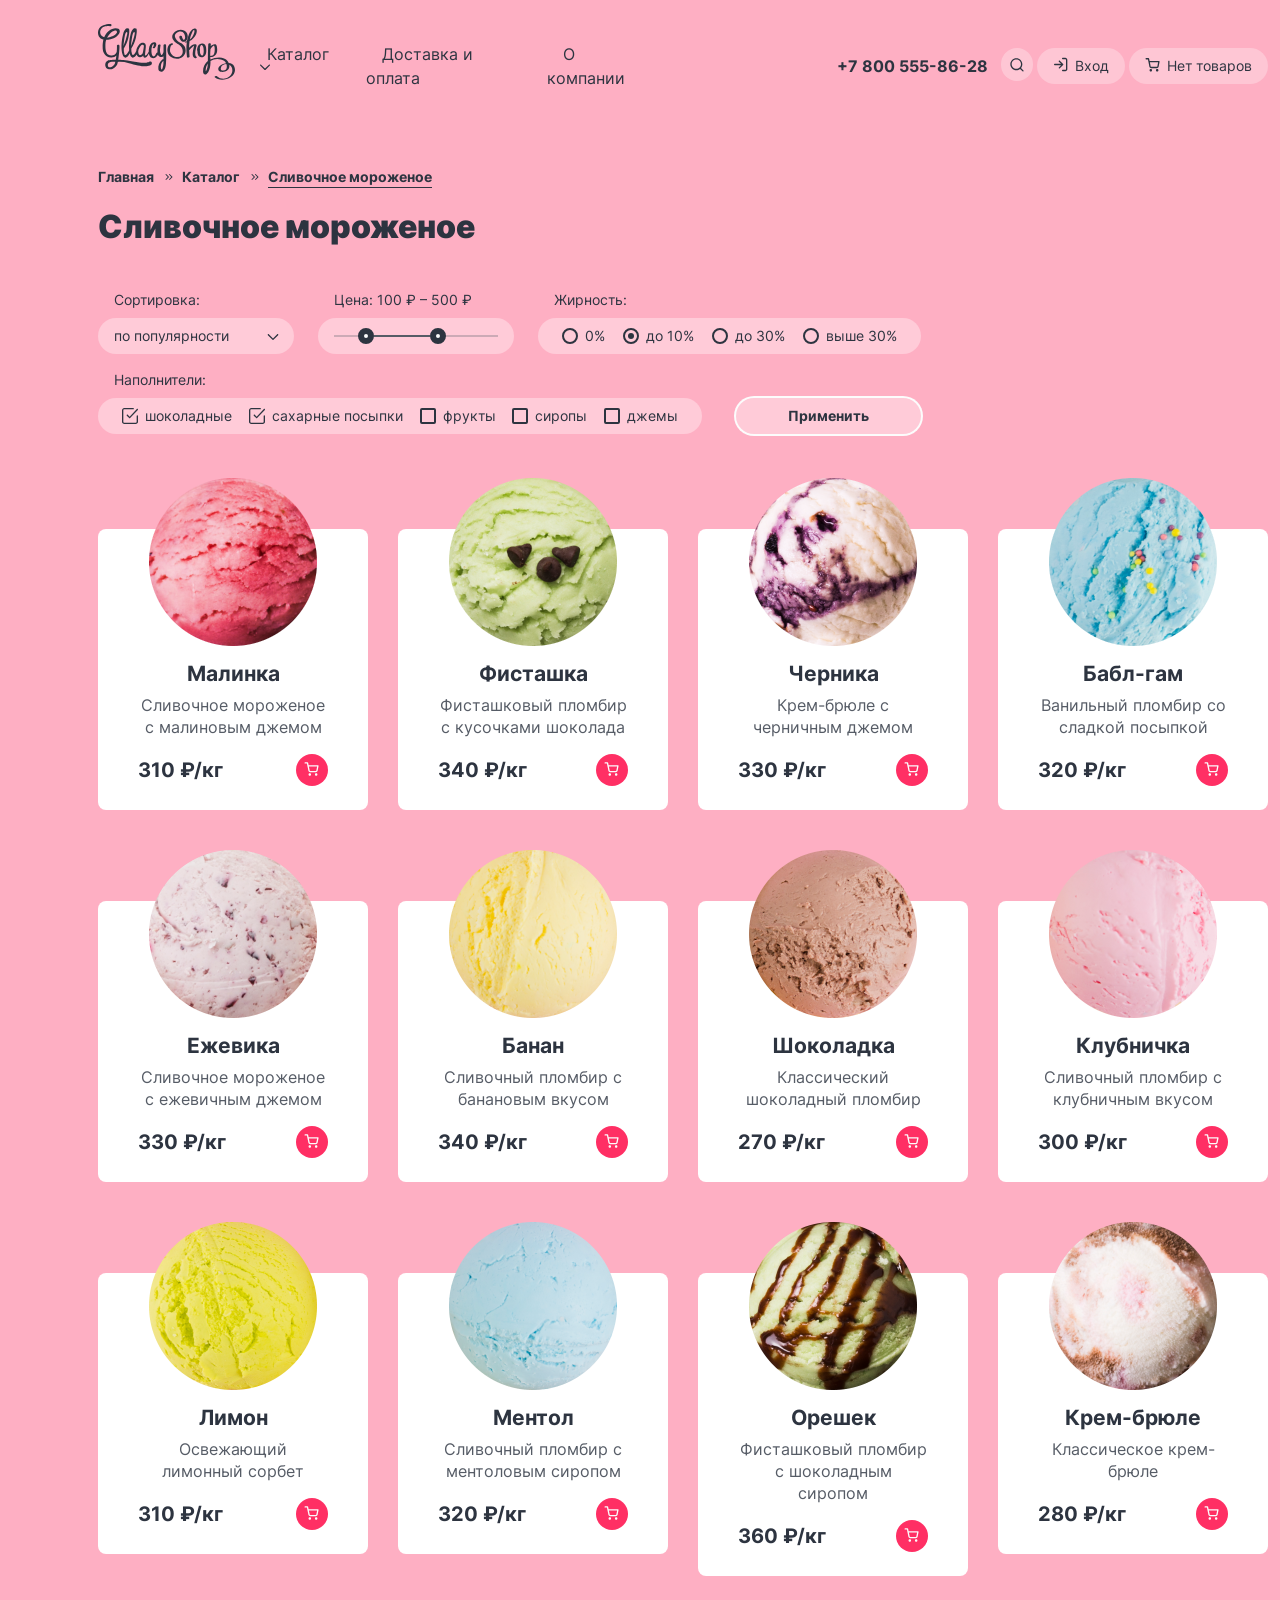
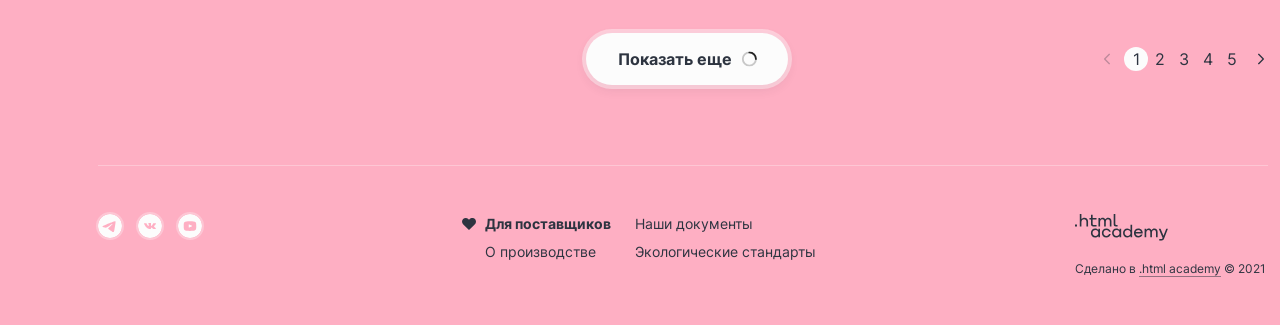
==== catalog.html @ c6e6af13 "состояния - last changes 8 Nov" ====
<!DOCTYPE html>
<html lang="en">
  <head>
    <meta charset="UTF-8" />
    <meta name="viewport" content="width=device-width, initial-scale=1.0" />
    <title>Catalog</title>
    <link rel="stylesheet" href="styles/styles.css" />
  </head>
  <body>
    <header class="main-header">
      <div class="container">
        <nav class="navigation">
          <div class="main-navigation">
            <a class="main-logo" href="index.html">
              <img
                class="logo"
                src="images/logo-gllacy.svg"
                alt="Логотип магазина мороженного Глейси."
              />
            </a>
            <ul class="main-navigation-list">
              <li
                class="main-navigation-item tabs-item tabs-item--active tabs-item--dropdown"
              >
                <a
                  class="main-navigation-link tabs-item-link"
                  href="catalog.html"
                >
                  Каталог
                  <svg
                    class="dropdown-item-svg"
                    aria-label="Развернуть список."
                    xmlns="http://www.w3.org/2000/svg"
                    width="16"
                    height="17"
                    viewBox="0 0 16 17"
                    fill="none"
                  >
                    <path
                      fill-rule="evenodd"
                      clip-rule="evenodd"
                      d="M3.80812 7.05317C3.54777 6.79282 3.12566 6.79282 2.86531 7.05317C2.60496 7.31352 2.60496 7.73563 2.86531 7.99598L7.52565 12.6563C7.52771 12.6584 7.52979 12.6606 7.53189 12.6626C7.66259 12.7933 7.83404 12.8584 8.00534 12.8579C8.1753 12.8574 8.34511 12.7923 8.47478 12.6626C8.47687 12.6606 8.47894 12.6585 8.48099 12.6564L13.1414 7.99598C13.4017 7.73563 13.4017 7.31352 13.1414 7.05317C12.881 6.79282 12.4589 6.79282 12.1986 7.05317L8.00334 11.2484L3.80812 7.05317Z"
                      fill="#2D3440"
                    /></svg
                ></a>
                <!-- Catalog Dropdown List -->
                <div class="popover-dropdown popover-dropdown-close">
                  <ul class="tabs-dropdown-list">
                    <li class="tabs-dropdown-item new-items">
                      <a class="tabs-dropdown-item-link new-items-link" href="#"
                        >Новинки</a
                      >
                    </li>
                    <li class="tabs-dropdown-item">
                      <a
                        class="tabs-dropdown-item-link current"
                        href="catalog.html"
                        >Сливочное</a
                      >
                    </li>
                    <li class="tabs-dropdown-item">
                      <a class="tabs-dropdown-item-link" href="">Щербеты</a>
                    </li>
                    <li class="tabs-dropdown-item">
                      <a class="tabs-dropdown-item-link" href=""
                        >Фруктовый лед</a
                      >
                    </li>
                    <li class="tabs-dropdown-item">
                      <a class="tabs-dropdown-item-link" href="">Мелорин</a>
                    </li>
                  </ul>
                </div>
              </li>
              <li class="main-navigation-item">
                <a class="main-navigation-link" href="">Доставка и оплата</a>
              </li>
              <li class="main-navigation-item">
                <a class="main-navigation-link" href="">О компании</a>
              </li>
            </ul>
          </div>
          <div class="user-navigation">
            <a class="contacts-phone" href="tel:+78005558628"
              >+7 800 555-86-28</a
            >
            <ul class="user-navigation-list">
              <li class="user-navigation-item user-navigation-item-search">
                <a
                  class="user-navigation-link user-navigation-link-search"
                  href="#"
                >
                  <svg
                    class="search"
                    aria-label="Поиск."
                    xmlns="http://www.w3.org/2000/svg"
                    width="16"
                    height="17"
                    viewBox="0 0 16 17"
                    fill="none"
                  >
                    <path
                      fill-rule="evenodd"
                      clip-rule="evenodd"
                      d="M2.66329 8.18794C2.66329 5.61061 4.75263 3.52128 7.32996 3.52128C9.90729 3.52128 11.9966 5.61061 11.9966 8.18794C11.9966 9.44522 11.4994 10.5864 10.6909 11.4255C10.6681 11.443 10.6461 11.4623 10.6252 11.4832C10.6043 11.5041 10.585 11.5261 10.5675 11.5489C9.72835 12.3574 8.58722 12.8546 7.32996 12.8546C4.75263 12.8546 2.66329 10.7653 2.66329 8.18794ZM11.0751 12.8759C10.0486 13.697 8.74662 14.1879 7.32996 14.1879C4.01625 14.1879 1.32996 11.5017 1.32996 8.18794C1.32996 4.87423 4.01625 2.18794 7.32996 2.18794C10.6437 2.18794 13.33 4.87423 13.33 8.18794C13.33 9.60463 12.839 10.9066 12.0179 11.9331L14.468 14.3832C14.7284 14.6436 14.7284 15.0657 14.468 15.326C14.2077 15.5864 13.7855 15.5864 13.5252 15.326L11.0751 12.8759Z"
                      fill="#2D3440"
                    />
                  </svg>
                </a>
                <!-- Popover Search -->
                <div class="popover popover-search popover-close">
                  <div class="popover-search-content">
                    <div class="container-search-form">
                      <form
                        class="search-form"
                        action="https://echo.htmlacademy.ru/"
                        method="get"
                      >
                        <label class="search-label" for="search-gllacy">
                          <span class="visually-hidden">Search</span>
                          <input
                            class="field field-search"
                            type="text"
                            placeholder="Поиск по сайту"
                            name="search-gllacy"
                            id="search-gllacy"
                            required
                          />
                        </label>
                      </form>
                    </div>
                    <!-- При добавлении класса invalid для input - будет состояние ошибки -->

                    <!-- Disabled -->
                  </div>
                </div>
              </li>
              <li class="user-navigation-item user-navigation-item-enter">
                <a
                  class="user-navigation-link user-navigation-link-enter"
                  href="#"
                  ><svg
                    class="enter"
                    aria-label="Вход."
                    xmlns="http://www.w3.org/2000/svg"
                    width="16"
                    height="17"
                    viewBox="0 0 16 17"
                    fill="none"
                  >
                    <path
                      fill-rule="evenodd"
                      clip-rule="evenodd"
                      d="M9 2.52461C9 2.15642 9.29848 1.85794 9.66667 1.85794H12.3333C12.8638 1.85794 13.3725 2.06865 13.7475 2.44373C14.1226 2.8188 14.3333 3.32751 14.3333 3.85794V13.1913C14.3333 13.7217 14.1226 14.2304 13.7475 14.6055C13.3725 14.9806 12.8638 15.1913 12.3333 15.1913H9.66667C9.29848 15.1913 9 14.8928 9 14.5246C9 14.1564 9.29848 13.8579 9.66667 13.8579H12.3333C12.5101 13.8579 12.6797 13.7877 12.8047 13.6627C12.9298 13.5377 13 13.3681 13 13.1913V3.85794C13 3.68113 12.9298 3.51156 12.8047 3.38654C12.6797 3.26151 12.5101 3.19127 12.3333 3.19127H9.66667C9.29848 3.19127 9 2.8928 9 2.52461ZM5.86189 4.71987C6.12224 4.45952 6.54435 4.45952 6.8047 4.71987L10.1338 8.04897C10.1509 8.06579 10.1671 8.08353 10.1824 8.1021C10.2142 8.1409 10.2411 8.18246 10.2628 8.22589C10.3079 8.31575 10.3333 8.41721 10.3333 8.52461C10.3333 8.63323 10.3074 8.73579 10.2613 8.8264C10.241 8.86635 10.2164 8.90469 10.1876 8.94072C10.1708 8.96172 10.1527 8.98169 10.1335 9.0005L6.8047 12.3293C6.54435 12.5897 6.12224 12.5897 5.86189 12.3293C5.60154 12.069 5.60154 11.6469 5.86189 11.3865L8.05715 9.19127H1.66667C1.29848 9.19127 1 8.8928 1 8.52461C1 8.15642 1.29848 7.85794 1.66667 7.85794H8.05715L5.86189 5.66268C5.60154 5.40233 5.60154 4.98022 5.86189 4.71987Z"
                      fill="#2D3440"
                    /></svg
                  >Вход</a
                >
                <!-- Popover Enter -->
                <div class="popover popover-enter popover-close">
                  <div class="popover-enter-content">
                    <h2 class="popover-title">Личный кабинет</h2>
                    <div class="container-enter-form">
                      <form
                        class="enter-form"
                        action="https://echo.htmlacademy.ru/"
                        method="post"
                      >
                        <label class="enter-label" for="enter-gllacy">
                          <span class="visually-hidden">Email</span>
                          <input
                            class="field field-enter"
                            type="email"
                            placeholder="email@example.com"
                            name="enter-gllacy"
                            id="enter-gllacy"
                            required
                          />
                        </label>

                        <label class="enter-label" for="password-gllacy">
                          <span class="visually-hidden">Password</span>
                          <input
                            class="field field-enter field-enter-password"
                            type="password"
                            placeholder=""
                            name="password-gllacy"
                            id="password-gllacy"
                            required
                          />
                        </label>
                      </form>
                    </div>
                    <div class="popover-enter-bottom">
                      <button
                        class="popover-enter-button pink-button"
                        type="button"
                      >
                        Войти
                      </button>
                      <div class="popover-help">
                        <a class="popover-help-link restore-password" href=""
                          >Забыли пароль?</a
                        >
                        <a class="popover-help-link registration" href=""
                          >Регистрация</a
                        >
                      </div>
                    </div>
                    <!-- При добавлении класса invalid для input - будет состояние ошибки -->
                  </div>
                </div>
              </li>
              <li class="user-navigation-item user-navigation-item-cart">
                <a
                  class="user-navigation-link user-navigation-link-cart"
                  href="#"
                  ><svg
                    class="cart"
                    aria-label="Корзина."
                    xmlns="http://www.w3.org/2000/svg"
                    width="16"
                    height="17"
                    viewBox="0 0 16 17"
                    fill="none"
                  >
                    <path
                      fill-rule="evenodd"
                      clip-rule="evenodd"
                      d="M1.16667 2.10794C0.798477 2.10794 0.5 2.40642 0.5 2.77461C0.5 3.1428 0.798477 3.44127 1.16667 3.44127H2.93794L3.40537 5.77666C3.40821 5.79461 3.41176 5.81232 3.416 5.82976L4.38338 10.6631L4.3835 10.6637C4.46706 11.0837 4.69562 11.4609 5.02921 11.7295C5.36111 11.9967 5.77595 12.1393 6.20183 12.1328H11.8225C12.2484 12.1393 12.6633 11.9967 12.9952 11.7295C13.3289 11.4608 13.5575 11.0833 13.641 10.6631L13.641 10.6631L13.642 10.6581L14.5691 5.79666C14.6063 5.60149 14.5545 5.39989 14.4279 5.24681C14.3012 5.09372 14.1129 5.00511 13.9142 5.00511H4.61072L4.1381 2.64377C4.07574 2.3322 3.80215 2.10794 3.4844 2.10794H1.16667ZM5.69098 10.4024L4.87759 6.33844H13.1084L12.3328 10.4053C12.31 10.5178 12.2485 10.6188 12.1591 10.6909C12.0691 10.7633 11.9565 10.8018 11.841 10.7996L11.841 10.7994H11.8282H6.19614V10.7993L6.18337 10.7996C6.06787 10.8018 5.95528 10.7633 5.8653 10.6909C5.77531 10.6184 5.71368 10.5166 5.69117 10.4033L5.69098 10.4024ZM4.55739 14.3634C4.55739 13.6754 5.1151 13.1177 5.80307 13.1177C6.49105 13.1177 7.04876 13.6754 7.04876 14.3634C7.04876 15.0513 6.49105 15.6091 5.80307 15.6091C5.1151 15.6091 4.55739 15.0513 4.55739 14.3634ZM10.9307 14.3634C10.9307 13.6754 11.4884 13.1177 12.1764 13.1177C12.8644 13.1177 13.4221 13.6754 13.4221 14.3634C13.4221 15.0513 12.8644 15.6091 12.1764 15.6091C11.4884 15.6091 10.9307 15.0513 10.9307 14.3634Z"
                      fill="#2D3440"
                    /></svg
                  >Нет товаров</a
                >

                <!-- Popover Cart Empty-->
                <div class="popover popover-empty popover-close">
                  <div class="popover-cart-empty">
                    <p class="title-empty">Ваша корзина пока пуста</p>
                  </div>
                </div>
              </li>
            </ul>
          </div>
        </nav>
      </div>
    </header>

    <!-- Main content -->
    <main class="main-content">
      <section class="breadcrumbs-content container">
        <ul class="breadcrumbs">
          <li class="breadcrumbs-item">
            <a class="breadcrumbs-link" href="index.html">Главная</a>
          </li>
          <li class="breadcrumbs-item">
            <a class="breadcrumbs-link" href="#">Каталог</a>
          </li>
          <li class="breadcrumbs-item">
            <a class="breadcrumbs-link current">Сливочное мороженое</a>
          </li>
        </ul>
        <h1 class="catalog-title">Сливочное мороженое</h1>
      </section>

      <!-- Catalog container -->
      <section class="sorting-container">
        <h2 class="visually-hidden">Сортировка</h2>
        <form
          class="catalog-sorting"
          action="https://echo.htmlacademy.ru/"
          method="get"
        >
          <div class="catalog-form-row">
            <!-- Sorting -->
            <section class="sorting">
              <h2 class="sorting-title catalog-sorting-titles">Сортировка:</h2>
              <select
                class="select-control"
                aria-label="Сортировка"
                name="select-sorting"
              >
                <option value="popular">по популярности</option>
                <option value="cheap">дешевые</option>
                <option value="expensive">дорогие</option>
              </select>
            </section>

            <!-- Price -->
            <section class="price">
              <h2 class="price-title catalog-sorting-titles">
                Цена: 100 ₽ – 500 ₽
              </h2>
              <div class="range">
                <div class="range-scale">
                  <div class="range-bar">
                    <!-- Button round -->
                    <button class="range-toggle toggle-min" type="button">
                      <span class="visually-hidden"
                        >Изменить минимальную цену.</span
                      >
                    </button>
                    <!-- Button round -->
                    <button class="range-toggle toggle-max" type="button">
                      <span class="visually-hidden"
                        >Изменить максимальную цену.</span
                      >
                    </button>
                  </div>
                </div>
              </div>
            </section>

            <!-- Radio Fat -->
            <section class="radio">
              <h2 class="radio-title catalog-sorting-titles">Жирность:</h2>
              <ul class="radio-list">
                <li class="radio-item">
                  <label class="control control-radio">
                    <input
                      class="control-input visually-hidden"
                      name="fat"
                      value="zero"
                      type="radio"
                    />
                    <span class="control-mark"></span>
                    <span class="control-label">0%</span>
                  </label>
                </li>
                <li class="radio-item checked-radio">
                  <label class="control control-radio">
                    <input
                      class="control-input visually-hidden"
                      name="fat"
                      value="ten"
                      type="radio"
                      checked
                    />
                    <span class="control-mark"></span>
                    <span class="control-label">до 10%</span>
                  </label>
                </li>
                <li class="radio-item">
                  <label class="control control-radio">
                    <input
                      class="control-input visually-hidden"
                      name="fat"
                      value="thirty"
                      type="radio"
                    />
                    <span class="control-mark"></span>
                    <span class="control-label">до 30%</span>
                  </label>
                </li>
                <li class="radio-item">
                  <label class="control control-radio">
                    <input
                      class="control-input visually-hidden"
                      name="fat"
                      value="above-thirty"
                      type="radio"
                    />
                    <span class="control-mark"></span>
                    <span class="control-label">выше 30%</span>
                  </label>
                </li>
              </ul>
            </section>
          </div>

          <!-- Checkbox Fillers -->
          <div class="catalog-form-row">
            <section class="checkbox">
              <h2 class="checkbox-title catalog-sorting-titles">
                Наполнители:
              </h2>
              <ul class="checkbox-list">
                <li class="checkbox-item checked">
                  <label class="control" for="chocolate">
                    <input
                      class="visually-hidden control-input"
                      name="chocolate"
                      type="checkbox"
                      id="chocolate"
                      checked
                    />
                    <span class="checkbox-control-mark"></span>
                    <svg
                      class="checked-svg"
                      xmlns="http://www.w3.org/2000/svg"
                      width="16"
                      height="16"
                      viewBox="0 0 16 16"
                      fill="none"
                    >
                      <g clip-path="url(#clip0_32680_1578)">
                        <path
                          fill-rule="evenodd"
                          clip-rule="evenodd"
                          d="M1.61526 1.61526C1.79573 1.43471 2.04045 1.33333 2.29556 1.33333H11.2544C11.6226 1.33333 11.9211 1.03486 11.9211 0.666667C11.9211 0.298477 11.6226 0 11.2544 0H2.29556C1.68665 0 1.10273 0.241993 0.672253 0.672654C0.241784 1.1033 0 1.68733 0 2.29624V13.7033C0 14.3122 0.241784 14.8962 0.672253 15.3269C1.10273 15.7575 1.68665 15.9995 2.29556 15.9995H13.6978C14.3067 15.9995 14.8906 15.7575 15.3211 15.3269C15.7515 14.8962 15.9933 14.3122 15.9933 13.7033V7.99976C15.9933 7.63157 15.6949 7.3331 15.3267 7.3331C14.9585 7.3331 14.66 7.63157 14.66 7.99976V13.7033C14.66 13.9588 14.5586 14.2037 14.3781 14.3843C14.1976 14.5648 13.9529 14.6662 13.6978 14.6662H2.29556C2.04045 14.6662 1.79573 14.5648 1.61526 14.3843C1.43478 14.2037 1.33333 13.9588 1.33333 13.7033V2.29624C1.33333 2.04077 1.43478 1.79582 1.61526 1.61526ZM15.8166 1.9404C16.0698 1.6731 16.0584 1.25115 15.7911 0.997933C15.5238 0.74472 15.1019 0.756136 14.8486 1.02343L7.61402 8.66042L5.78242 6.72695C5.52921 6.45966 5.10725 6.44824 4.83996 6.70145C4.57266 6.95467 4.56125 7.37662 4.81446 7.64392L7.13004 10.0883C7.25594 10.2212 7.43095 10.2965 7.61402 10.2965C7.79709 10.2965 7.9721 10.2212 8.098 10.0883L15.8166 1.9404Z"
                          fill="#2D3440"
                        />
                      </g>
                      <defs>
                        <clipPath id="clip0_32680_1578">
                          <rect width="16" height="16" fill="white" />
                        </clipPath>
                      </defs>
                    </svg>
                    <span class="control-label">шоколадные</span>
                  </label>
                </li>
                <li class="checkbox-item checked">
                  <label class="control" for="sugar">
                    <input
                      class="visually-hidden control-input"
                      name="sugar"
                      type="checkbox"
                      id="sugar"
                      checked
                    />
                    <span class="checkbox-control-mark"></span>
                    <svg
                      class="checked-svg disabled-svg"
                      xmlns="http://www.w3.org/2000/svg"
                      width="16"
                      height="16"
                      viewBox="0 0 16 16"
                      fill="none"
                    >
                      <g clip-path="url(#clip0_32680_1578)">
                        <path
                          fill-rule="evenodd"
                          clip-rule="evenodd"
                          d="M1.61526 1.61526C1.79573 1.43471 2.04045 1.33333 2.29556 1.33333H11.2544C11.6226 1.33333 11.9211 1.03486 11.9211 0.666667C11.9211 0.298477 11.6226 0 11.2544 0H2.29556C1.68665 0 1.10273 0.241993 0.672253 0.672654C0.241784 1.1033 0 1.68733 0 2.29624V13.7033C0 14.3122 0.241784 14.8962 0.672253 15.3269C1.10273 15.7575 1.68665 15.9995 2.29556 15.9995H13.6978C14.3067 15.9995 14.8906 15.7575 15.3211 15.3269C15.7515 14.8962 15.9933 14.3122 15.9933 13.7033V7.99976C15.9933 7.63157 15.6949 7.3331 15.3267 7.3331C14.9585 7.3331 14.66 7.63157 14.66 7.99976V13.7033C14.66 13.9588 14.5586 14.2037 14.3781 14.3843C14.1976 14.5648 13.9529 14.6662 13.6978 14.6662H2.29556C2.04045 14.6662 1.79573 14.5648 1.61526 14.3843C1.43478 14.2037 1.33333 13.9588 1.33333 13.7033V2.29624C1.33333 2.04077 1.43478 1.79582 1.61526 1.61526ZM15.8166 1.9404C16.0698 1.6731 16.0584 1.25115 15.7911 0.997933C15.5238 0.74472 15.1019 0.756136 14.8486 1.02343L7.61402 8.66042L5.78242 6.72695C5.52921 6.45966 5.10725 6.44824 4.83996 6.70145C4.57266 6.95467 4.56125 7.37662 4.81446 7.64392L7.13004 10.0883C7.25594 10.2212 7.43095 10.2965 7.61402 10.2965C7.79709 10.2965 7.9721 10.2212 8.098 10.0883L15.8166 1.9404Z"
                          fill="#2D3440"
                        />
                      </g>
                      <defs>
                        <clipPath id="clip0_32680_1578">
                          <rect width="16" height="16" fill="white" />
                        </clipPath>
                      </defs>
                    </svg>
                    <span class="control-label">сахарные посыпки</span>
                  </label>
                </li>
                <li class="checkbox-item">
                  <label class="control" for="fruits">
                    <input
                      class="visually-hidden control-input"
                      name="fruits"
                      type="checkbox"
                      id="fruits"
                    />
                    <span class="checkbox-control-mark"></span>
                    <svg
                      class="checked-svg"
                      xmlns="http://www.w3.org/2000/svg"
                      width="16"
                      height="16"
                      viewBox="0 0 16 16"
                      fill="none"
                    >
                      <g clip-path="url(#clip0_32680_1578)">
                        <path
                          fill-rule="evenodd"
                          clip-rule="evenodd"
                          d="M1.61526 1.61526C1.79573 1.43471 2.04045 1.33333 2.29556 1.33333H11.2544C11.6226 1.33333 11.9211 1.03486 11.9211 0.666667C11.9211 0.298477 11.6226 0 11.2544 0H2.29556C1.68665 0 1.10273 0.241993 0.672253 0.672654C0.241784 1.1033 0 1.68733 0 2.29624V13.7033C0 14.3122 0.241784 14.8962 0.672253 15.3269C1.10273 15.7575 1.68665 15.9995 2.29556 15.9995H13.6978C14.3067 15.9995 14.8906 15.7575 15.3211 15.3269C15.7515 14.8962 15.9933 14.3122 15.9933 13.7033V7.99976C15.9933 7.63157 15.6949 7.3331 15.3267 7.3331C14.9585 7.3331 14.66 7.63157 14.66 7.99976V13.7033C14.66 13.9588 14.5586 14.2037 14.3781 14.3843C14.1976 14.5648 13.9529 14.6662 13.6978 14.6662H2.29556C2.04045 14.6662 1.79573 14.5648 1.61526 14.3843C1.43478 14.2037 1.33333 13.9588 1.33333 13.7033V2.29624C1.33333 2.04077 1.43478 1.79582 1.61526 1.61526ZM15.8166 1.9404C16.0698 1.6731 16.0584 1.25115 15.7911 0.997933C15.5238 0.74472 15.1019 0.756136 14.8486 1.02343L7.61402 8.66042L5.78242 6.72695C5.52921 6.45966 5.10725 6.44824 4.83996 6.70145C4.57266 6.95467 4.56125 7.37662 4.81446 7.64392L7.13004 10.0883C7.25594 10.2212 7.43095 10.2965 7.61402 10.2965C7.79709 10.2965 7.9721 10.2212 8.098 10.0883L15.8166 1.9404Z"
                          fill="#2D3440"
                        />
                      </g>
                      <defs>
                        <clipPath id="clip0_32680_1578">
                          <rect width="16" height="16" fill="white" />
                        </clipPath>
                      </defs>
                    </svg>
                    <span class="control-label">фрукты</span>
                  </label>
                </li>
                <li class="checkbox-item">
                  <label class="control" for="syrups">
                    <input
                      class="visually-hidden control-input"
                      name="syrups"
                      type="checkbox"
                      id="syrups"
                    />
                    <span class="checkbox-control-mark"></span>
                    <svg
                      class="checked-svg"
                      xmlns="http://www.w3.org/2000/svg"
                      width="16"
                      height="16"
                      viewBox="0 0 16 16"
                      fill="none"
                    >
                      <g clip-path="url(#clip0_32680_1578)">
                        <path
                          fill-rule="evenodd"
                          clip-rule="evenodd"
                          d="M1.61526 1.61526C1.79573 1.43471 2.04045 1.33333 2.29556 1.33333H11.2544C11.6226 1.33333 11.9211 1.03486 11.9211 0.666667C11.9211 0.298477 11.6226 0 11.2544 0H2.29556C1.68665 0 1.10273 0.241993 0.672253 0.672654C0.241784 1.1033 0 1.68733 0 2.29624V13.7033C0 14.3122 0.241784 14.8962 0.672253 15.3269C1.10273 15.7575 1.68665 15.9995 2.29556 15.9995H13.6978C14.3067 15.9995 14.8906 15.7575 15.3211 15.3269C15.7515 14.8962 15.9933 14.3122 15.9933 13.7033V7.99976C15.9933 7.63157 15.6949 7.3331 15.3267 7.3331C14.9585 7.3331 14.66 7.63157 14.66 7.99976V13.7033C14.66 13.9588 14.5586 14.2037 14.3781 14.3843C14.1976 14.5648 13.9529 14.6662 13.6978 14.6662H2.29556C2.04045 14.6662 1.79573 14.5648 1.61526 14.3843C1.43478 14.2037 1.33333 13.9588 1.33333 13.7033V2.29624C1.33333 2.04077 1.43478 1.79582 1.61526 1.61526ZM15.8166 1.9404C16.0698 1.6731 16.0584 1.25115 15.7911 0.997933C15.5238 0.74472 15.1019 0.756136 14.8486 1.02343L7.61402 8.66042L5.78242 6.72695C5.52921 6.45966 5.10725 6.44824 4.83996 6.70145C4.57266 6.95467 4.56125 7.37662 4.81446 7.64392L7.13004 10.0883C7.25594 10.2212 7.43095 10.2965 7.61402 10.2965C7.79709 10.2965 7.9721 10.2212 8.098 10.0883L15.8166 1.9404Z"
                          fill="#2D3440"
                        />
                      </g>
                      <defs>
                        <clipPath id="clip0_32680_1578">
                          <rect width="16" height="16" fill="white" />
                        </clipPath>
                      </defs>
                    </svg>
                    <span class="control-label">сиропы</span>
                  </label>
                </li>
                <li class="checkbox-item">
                  <label class="control" for="jams">
                    <input
                      class="visually-hidden control-input"
                      name="jams"
                      type="checkbox"
                      id="jams"
                    />
                    <span class="checkbox-control-mark"></span>
                    <svg
                      class="checked-svg"
                      xmlns="http://www.w3.org/2000/svg"
                      width="16"
                      height="16"
                      viewBox="0 0 16 16"
                      fill="none"
                    >
                      <g clip-path="url(#clip0_32680_1578)">
                        <path
                          fill-rule="evenodd"
                          clip-rule="evenodd"
                          d="M1.61526 1.61526C1.79573 1.43471 2.04045 1.33333 2.29556 1.33333H11.2544C11.6226 1.33333 11.9211 1.03486 11.9211 0.666667C11.9211 0.298477 11.6226 0 11.2544 0H2.29556C1.68665 0 1.10273 0.241993 0.672253 0.672654C0.241784 1.1033 0 1.68733 0 2.29624V13.7033C0 14.3122 0.241784 14.8962 0.672253 15.3269C1.10273 15.7575 1.68665 15.9995 2.29556 15.9995H13.6978C14.3067 15.9995 14.8906 15.7575 15.3211 15.3269C15.7515 14.8962 15.9933 14.3122 15.9933 13.7033V7.99976C15.9933 7.63157 15.6949 7.3331 15.3267 7.3331C14.9585 7.3331 14.66 7.63157 14.66 7.99976V13.7033C14.66 13.9588 14.5586 14.2037 14.3781 14.3843C14.1976 14.5648 13.9529 14.6662 13.6978 14.6662H2.29556C2.04045 14.6662 1.79573 14.5648 1.61526 14.3843C1.43478 14.2037 1.33333 13.9588 1.33333 13.7033V2.29624C1.33333 2.04077 1.43478 1.79582 1.61526 1.61526ZM15.8166 1.9404C16.0698 1.6731 16.0584 1.25115 15.7911 0.997933C15.5238 0.74472 15.1019 0.756136 14.8486 1.02343L7.61402 8.66042L5.78242 6.72695C5.52921 6.45966 5.10725 6.44824 4.83996 6.70145C4.57266 6.95467 4.56125 7.37662 4.81446 7.64392L7.13004 10.0883C7.25594 10.2212 7.43095 10.2965 7.61402 10.2965C7.79709 10.2965 7.9721 10.2212 8.098 10.0883L15.8166 1.9404Z"
                          fill="#2D3440"
                        />
                      </g>
                      <defs>
                        <clipPath id="clip0_32680_1578">
                          <rect width="16" height="16" fill="white" />
                        </clipPath>
                      </defs>
                    </svg>
                    <span class="control-label">джемы</span>
                  </label>
                </li>
              </ul>
            </section>
            <button class="sorting-button" type="submit">Применить</button>
          </div>
        </form>
      </section>

      <!-- Product list -->
      <section class="product">
        <h2 class="visually-hidden">Список товаров</h2>
        <ul class="catalog-product-list">
          <li class="product-card">
            <a class="product-card-image-link" href="#">
              <img
                class="product-image"
                width="168"
                height="168"
                src="images/product-1.jpg"
                alt="Сливочное мороженое с малиновым джемом."
              />
            </a>
            <div class="product-container">
              <div class="product-text">
                <a class="product-card-title-link" href="">
                  <h3 class="product-card-title">Малинка</h3>
                </a>
                <p class="product-card-description">
                  Сливочное мороженое с малиновым джемом
                </p>
                <div class="buy">
                  <span class="product-price">310 ₽/кг</span>
                  <button class="product-buy" type="button">
                    <svg
                      class="product-cart-icon"
                      aria-label="Добавить товар в корзину."
                      xmlns="http://www.w3.org/2000/svg"
                      width="16"
                      height="16"
                      viewBox="0 0 16 16"
                      fill="none"
                    >
                      <path
                        fill-rule="evenodd"
                        clip-rule="evenodd"
                        d="M1.16667 1.25C0.798477 1.25 0.5 1.54848 0.5 1.91667C0.5 2.28486 0.798477 2.58333 1.16667 2.58333H2.93794L3.40537 4.91872C3.40821 4.93667 3.41176 4.95438 3.416 4.97182L4.38338 9.80515L4.3835 9.80571C4.46706 10.2257 4.69562 10.603 5.02921 10.8715C5.36111 11.1387 5.77595 11.2813 6.20183 11.2748H11.8225C12.2484 11.2813 12.6633 11.1387 12.9952 10.8715C13.3289 10.6029 13.5575 10.2254 13.641 9.80515L13.641 9.80515L13.642 9.80016L14.5691 4.93872C14.6063 4.74355 14.5545 4.54195 14.4279 4.38887C14.3012 4.23578 14.1129 4.14716 13.9142 4.14716H4.61072L4.1381 1.78583C4.07574 1.47426 3.80215 1.25 3.4844 1.25H1.16667ZM5.69098 9.54444L4.87759 5.4805H13.1084L12.3328 9.54736C12.31 9.65988 12.2485 9.7609 12.1591 9.83291C12.0691 9.90535 11.9565 9.94383 11.841 9.94162L11.841 9.94149H11.8282H6.19614V9.94137L6.18337 9.94162C6.06787 9.94383 5.95528 9.90535 5.8653 9.83291C5.77531 9.76048 5.71368 9.6587 5.69117 9.5454L5.69098 9.54444ZM4.55739 13.5054C4.55739 12.8175 5.1151 12.2597 5.80307 12.2597C6.49105 12.2597 7.04876 12.8175 7.04876 13.5054C7.04876 14.1934 6.49105 14.7511 5.80307 14.7511C5.1151 14.7511 4.55739 14.1934 4.55739 13.5054ZM10.9307 13.5054C10.9307 12.8175 11.4884 12.2597 12.1764 12.2597C12.8644 12.2597 13.4221 12.8175 13.4221 13.5054C13.4221 14.1934 12.8644 14.7511 12.1764 14.7511C11.4884 14.7511 10.9307 14.1934 10.9307 13.5054Z"
                        fill="#FCFCFC"
                      />
                    </svg>
                  </button>
                </div>
              </div>
            </div>
          </li>
          <li class="product-card">
            <a class="product-card-image-link" href="#"
              ><img
                class="product-image"
                width="168"
                height="168"
                src="images/product-2.jpg"
                alt="Фисташковый пломбир с кусочками шоколада."
            /></a>
            <div class="product-container">
              <div class="product-text">
                <a class="product-card-title-link" href=""
                  ><h3 class="product-card-title">Фисташка</h3></a
                >
                <p class="product-card-description">
                  Фисташковый пломбир с кусочками шоколада
                </p>
                <div class="buy">
                  <span class="product-price">340 ₽/кг</span>
                  <button class="product-buy" type="button">
                    <svg
                      class="product-cart-icon"
                      aria-label="Добавить товар в корзину."
                      xmlns="http://www.w3.org/2000/svg"
                      width="16"
                      height="16"
                      viewBox="0 0 16 16"
                      fill="none"
                    >
                      <path
                        fill-rule="evenodd"
                        clip-rule="evenodd"
                        d="M1.16667 1.25C0.798477 1.25 0.5 1.54848 0.5 1.91667C0.5 2.28486 0.798477 2.58333 1.16667 2.58333H2.93794L3.40537 4.91872C3.40821 4.93667 3.41176 4.95438 3.416 4.97182L4.38338 9.80515L4.3835 9.80571C4.46706 10.2257 4.69562 10.603 5.02921 10.8715C5.36111 11.1387 5.77595 11.2813 6.20183 11.2748H11.8225C12.2484 11.2813 12.6633 11.1387 12.9952 10.8715C13.3289 10.6029 13.5575 10.2254 13.641 9.80515L13.641 9.80515L13.642 9.80016L14.5691 4.93872C14.6063 4.74355 14.5545 4.54195 14.4279 4.38887C14.3012 4.23578 14.1129 4.14716 13.9142 4.14716H4.61072L4.1381 1.78583C4.07574 1.47426 3.80215 1.25 3.4844 1.25H1.16667ZM5.69098 9.54444L4.87759 5.4805H13.1084L12.3328 9.54736C12.31 9.65988 12.2485 9.7609 12.1591 9.83291C12.0691 9.90535 11.9565 9.94383 11.841 9.94162L11.841 9.94149H11.8282H6.19614V9.94137L6.18337 9.94162C6.06787 9.94383 5.95528 9.90535 5.8653 9.83291C5.77531 9.76048 5.71368 9.6587 5.69117 9.5454L5.69098 9.54444ZM4.55739 13.5054C4.55739 12.8175 5.1151 12.2597 5.80307 12.2597C6.49105 12.2597 7.04876 12.8175 7.04876 13.5054C7.04876 14.1934 6.49105 14.7511 5.80307 14.7511C5.1151 14.7511 4.55739 14.1934 4.55739 13.5054ZM10.9307 13.5054C10.9307 12.8175 11.4884 12.2597 12.1764 12.2597C12.8644 12.2597 13.4221 12.8175 13.4221 13.5054C13.4221 14.1934 12.8644 14.7511 12.1764 14.7511C11.4884 14.7511 10.9307 14.1934 10.9307 13.5054Z"
                        fill="#FCFCFC"
                      />
                    </svg>
                  </button>
                </div>
              </div>
            </div>
          </li>
          <li class="product-card">
            <a class="product-card-image-link" href="#"
              ><img
                class="product-image"
                width="168"
                height="168"
                src="images/product-3.jpg"
                alt="Крем-брюле с черничным джемом."
            /></a>
            <div class="product-container">
              <div class="product-text">
                <a class="product-card-title-link" href=""
                  ><h3 class="product-card-title">Черника</h3></a
                >
                <p class="product-card-description">
                  Крем-брюле с черничным джемом
                </p>
                <div class="buy">
                  <span class="product-price">330 ₽/кг</span>
                  <button class="product-buy" type="button">
                    <svg
                      class="product-cart-icon"
                      aria-label="Добавить товар в корзину."
                      xmlns="http://www.w3.org/2000/svg"
                      width="16"
                      height="16"
                      viewBox="0 0 16 16"
                      fill="none"
                    >
                      <path
                        fill-rule="evenodd"
                        clip-rule="evenodd"
                        d="M1.16667 1.25C0.798477 1.25 0.5 1.54848 0.5 1.91667C0.5 2.28486 0.798477 2.58333 1.16667 2.58333H2.93794L3.40537 4.91872C3.40821 4.93667 3.41176 4.95438 3.416 4.97182L4.38338 9.80515L4.3835 9.80571C4.46706 10.2257 4.69562 10.603 5.02921 10.8715C5.36111 11.1387 5.77595 11.2813 6.20183 11.2748H11.8225C12.2484 11.2813 12.6633 11.1387 12.9952 10.8715C13.3289 10.6029 13.5575 10.2254 13.641 9.80515L13.641 9.80515L13.642 9.80016L14.5691 4.93872C14.6063 4.74355 14.5545 4.54195 14.4279 4.38887C14.3012 4.23578 14.1129 4.14716 13.9142 4.14716H4.61072L4.1381 1.78583C4.07574 1.47426 3.80215 1.25 3.4844 1.25H1.16667ZM5.69098 9.54444L4.87759 5.4805H13.1084L12.3328 9.54736C12.31 9.65988 12.2485 9.7609 12.1591 9.83291C12.0691 9.90535 11.9565 9.94383 11.841 9.94162L11.841 9.94149H11.8282H6.19614V9.94137L6.18337 9.94162C6.06787 9.94383 5.95528 9.90535 5.8653 9.83291C5.77531 9.76048 5.71368 9.6587 5.69117 9.5454L5.69098 9.54444ZM4.55739 13.5054C4.55739 12.8175 5.1151 12.2597 5.80307 12.2597C6.49105 12.2597 7.04876 12.8175 7.04876 13.5054C7.04876 14.1934 6.49105 14.7511 5.80307 14.7511C5.1151 14.7511 4.55739 14.1934 4.55739 13.5054ZM10.9307 13.5054C10.9307 12.8175 11.4884 12.2597 12.1764 12.2597C12.8644 12.2597 13.4221 12.8175 13.4221 13.5054C13.4221 14.1934 12.8644 14.7511 12.1764 14.7511C11.4884 14.7511 10.9307 14.1934 10.9307 13.5054Z"
                        fill="#FCFCFC"
                      />
                    </svg>
                  </button>
                </div>
              </div>
            </div>
          </li>
          <li class="product-card">
            <a class="product-card-image-link" href="#"
              ><img
                class="product-image"
                width="168"
                height="168"
                src="images/product-4.jpg"
                alt="Ванильный пломбир со сладкой посыпкой."
            /></a>
            <div class="product-container">
              <div class="product-text">
                <a class="product-card-title-link" href=""
                  ><h3 class="product-card-title">Бабл-гам</h3></a
                >
                <p class="product-card-description">
                  Ванильный пломбир со сладкой посыпкой
                </p>
                <div class="buy">
                  <span class="product-price">320 ₽/кг</span>
                  <button class="product-buy" type="button">
                    <svg
                      class="product-cart-icon"
                      aria-label="Добавить товар в корзину."
                      xmlns="http://www.w3.org/2000/svg"
                      width="16"
                      height="16"
                      viewBox="0 0 16 16"
                      fill="none"
                    >
                      <path
                        fill-rule="evenodd"
                        clip-rule="evenodd"
                        d="M1.16667 1.25C0.798477 1.25 0.5 1.54848 0.5 1.91667C0.5 2.28486 0.798477 2.58333 1.16667 2.58333H2.93794L3.40537 4.91872C3.40821 4.93667 3.41176 4.95438 3.416 4.97182L4.38338 9.80515L4.3835 9.80571C4.46706 10.2257 4.69562 10.603 5.02921 10.8715C5.36111 11.1387 5.77595 11.2813 6.20183 11.2748H11.8225C12.2484 11.2813 12.6633 11.1387 12.9952 10.8715C13.3289 10.6029 13.5575 10.2254 13.641 9.80515L13.641 9.80515L13.642 9.80016L14.5691 4.93872C14.6063 4.74355 14.5545 4.54195 14.4279 4.38887C14.3012 4.23578 14.1129 4.14716 13.9142 4.14716H4.61072L4.1381 1.78583C4.07574 1.47426 3.80215 1.25 3.4844 1.25H1.16667ZM5.69098 9.54444L4.87759 5.4805H13.1084L12.3328 9.54736C12.31 9.65988 12.2485 9.7609 12.1591 9.83291C12.0691 9.90535 11.9565 9.94383 11.841 9.94162L11.841 9.94149H11.8282H6.19614V9.94137L6.18337 9.94162C6.06787 9.94383 5.95528 9.90535 5.8653 9.83291C5.77531 9.76048 5.71368 9.6587 5.69117 9.5454L5.69098 9.54444ZM4.55739 13.5054C4.55739 12.8175 5.1151 12.2597 5.80307 12.2597C6.49105 12.2597 7.04876 12.8175 7.04876 13.5054C7.04876 14.1934 6.49105 14.7511 5.80307 14.7511C5.1151 14.7511 4.55739 14.1934 4.55739 13.5054ZM10.9307 13.5054C10.9307 12.8175 11.4884 12.2597 12.1764 12.2597C12.8644 12.2597 13.4221 12.8175 13.4221 13.5054C13.4221 14.1934 12.8644 14.7511 12.1764 14.7511C11.4884 14.7511 10.9307 14.1934 10.9307 13.5054Z"
                        fill="#FCFCFC"
                      />
                    </svg>
                  </button>
                </div>
              </div>
            </div>
          </li>
          <li class="product-card">
            <a class="product-card-image-link" href="#"
              ><img
                class="product-image"
                width="168"
                height="168"
                src="images/product-5.jpg"
                alt="Сливочное мороженое с ежевичным джемом."
            /></a>
            <div class="product-container">
              <div class="product-text">
                <a class="product-card-title-link" href=""
                  ><h3 class="product-card-title">Ежевика</h3></a
                >
                <p class="product-card-description">
                  Сливочное мороженое с ежевичным джемом
                </p>
                <div class="buy">
                  <span class="product-price">330 ₽/кг</span>
                  <button class="product-buy" type="button">
                    <svg
                      class="product-cart-icon"
                      aria-label="Добавить товар в корзину."
                      xmlns="http://www.w3.org/2000/svg"
                      width="16"
                      height="16"
                      viewBox="0 0 16 16"
                      fill="none"
                    >
                      <path
                        fill-rule="evenodd"
                        clip-rule="evenodd"
                        d="M1.16667 1.25C0.798477 1.25 0.5 1.54848 0.5 1.91667C0.5 2.28486 0.798477 2.58333 1.16667 2.58333H2.93794L3.40537 4.91872C3.40821 4.93667 3.41176 4.95438 3.416 4.97182L4.38338 9.80515L4.3835 9.80571C4.46706 10.2257 4.69562 10.603 5.02921 10.8715C5.36111 11.1387 5.77595 11.2813 6.20183 11.2748H11.8225C12.2484 11.2813 12.6633 11.1387 12.9952 10.8715C13.3289 10.6029 13.5575 10.2254 13.641 9.80515L13.641 9.80515L13.642 9.80016L14.5691 4.93872C14.6063 4.74355 14.5545 4.54195 14.4279 4.38887C14.3012 4.23578 14.1129 4.14716 13.9142 4.14716H4.61072L4.1381 1.78583C4.07574 1.47426 3.80215 1.25 3.4844 1.25H1.16667ZM5.69098 9.54444L4.87759 5.4805H13.1084L12.3328 9.54736C12.31 9.65988 12.2485 9.7609 12.1591 9.83291C12.0691 9.90535 11.9565 9.94383 11.841 9.94162L11.841 9.94149H11.8282H6.19614V9.94137L6.18337 9.94162C6.06787 9.94383 5.95528 9.90535 5.8653 9.83291C5.77531 9.76048 5.71368 9.6587 5.69117 9.5454L5.69098 9.54444ZM4.55739 13.5054C4.55739 12.8175 5.1151 12.2597 5.80307 12.2597C6.49105 12.2597 7.04876 12.8175 7.04876 13.5054C7.04876 14.1934 6.49105 14.7511 5.80307 14.7511C5.1151 14.7511 4.55739 14.1934 4.55739 13.5054ZM10.9307 13.5054C10.9307 12.8175 11.4884 12.2597 12.1764 12.2597C12.8644 12.2597 13.4221 12.8175 13.4221 13.5054C13.4221 14.1934 12.8644 14.7511 12.1764 14.7511C11.4884 14.7511 10.9307 14.1934 10.9307 13.5054Z"
                        fill="#FCFCFC"
                      />
                    </svg>
                  </button>
                </div>
              </div>
            </div>
          </li>
          <li class="product-card">
            <a class="product-card-image-link" href="#"
              ><img
                class="product-image"
                width="168"
                height="168"
                src="images/product-6.jpg"
                alt="Сливочный пломбир с банановым вкусом."
            /></a>
            <div class="product-container">
              <div class="product-text">
                <a class="product-card-title-link" href=""
                  ><h3 class="product-card-title">Банан</h3></a
                >
                <p class="product-card-description">
                  Сливочный пломбир с банановым вкусом
                </p>
                <div class="buy">
                  <span class="product-price">340 ₽/кг</span>
                  <button class="product-buy" type="button">
                    <svg
                      class="product-cart-icon"
                      aria-label="Добавить товар в корзину."
                      xmlns="http://www.w3.org/2000/svg"
                      width="16"
                      height="16"
                      viewBox="0 0 16 16"
                      fill="none"
                    >
                      <path
                        fill-rule="evenodd"
                        clip-rule="evenodd"
                        d="M1.16667 1.25C0.798477 1.25 0.5 1.54848 0.5 1.91667C0.5 2.28486 0.798477 2.58333 1.16667 2.58333H2.93794L3.40537 4.91872C3.40821 4.93667 3.41176 4.95438 3.416 4.97182L4.38338 9.80515L4.3835 9.80571C4.46706 10.2257 4.69562 10.603 5.02921 10.8715C5.36111 11.1387 5.77595 11.2813 6.20183 11.2748H11.8225C12.2484 11.2813 12.6633 11.1387 12.9952 10.8715C13.3289 10.6029 13.5575 10.2254 13.641 9.80515L13.641 9.80515L13.642 9.80016L14.5691 4.93872C14.6063 4.74355 14.5545 4.54195 14.4279 4.38887C14.3012 4.23578 14.1129 4.14716 13.9142 4.14716H4.61072L4.1381 1.78583C4.07574 1.47426 3.80215 1.25 3.4844 1.25H1.16667ZM5.69098 9.54444L4.87759 5.4805H13.1084L12.3328 9.54736C12.31 9.65988 12.2485 9.7609 12.1591 9.83291C12.0691 9.90535 11.9565 9.94383 11.841 9.94162L11.841 9.94149H11.8282H6.19614V9.94137L6.18337 9.94162C6.06787 9.94383 5.95528 9.90535 5.8653 9.83291C5.77531 9.76048 5.71368 9.6587 5.69117 9.5454L5.69098 9.54444ZM4.55739 13.5054C4.55739 12.8175 5.1151 12.2597 5.80307 12.2597C6.49105 12.2597 7.04876 12.8175 7.04876 13.5054C7.04876 14.1934 6.49105 14.7511 5.80307 14.7511C5.1151 14.7511 4.55739 14.1934 4.55739 13.5054ZM10.9307 13.5054C10.9307 12.8175 11.4884 12.2597 12.1764 12.2597C12.8644 12.2597 13.4221 12.8175 13.4221 13.5054C13.4221 14.1934 12.8644 14.7511 12.1764 14.7511C11.4884 14.7511 10.9307 14.1934 10.9307 13.5054Z"
                        fill="#FCFCFC"
                      />
                    </svg>
                  </button>
                </div>
              </div>
            </div>
          </li>
          <li class="product-card">
            <a class="product-card-image-link" href="#"
              ><img
                class="product-image"
                width="168"
                height="168"
                src="images/product-7.jpg"
                alt="Классический шоколадный пломбир."
            /></a>
            <div class="product-container">
              <div class="product-text">
                <a class="product-card-title-link" href=""
                  ><h3 class="product-card-title">Шоколадка</h3></a
                >
                <p class="product-card-description">
                  Классический шоколадный пломбир
                </p>
                <div class="buy">
                  <span class="product-price">270 ₽/кг</span>
                  <button class="product-buy" type="button">
                    <svg
                      class="product-cart-icon"
                      aria-label="Добавить товар в корзину."
                      xmlns="http://www.w3.org/2000/svg"
                      width="16"
                      height="16"
                      viewBox="0 0 16 16"
                      fill="none"
                    >
                      <path
                        fill-rule="evenodd"
                        clip-rule="evenodd"
                        d="M1.16667 1.25C0.798477 1.25 0.5 1.54848 0.5 1.91667C0.5 2.28486 0.798477 2.58333 1.16667 2.58333H2.93794L3.40537 4.91872C3.40821 4.93667 3.41176 4.95438 3.416 4.97182L4.38338 9.80515L4.3835 9.80571C4.46706 10.2257 4.69562 10.603 5.02921 10.8715C5.36111 11.1387 5.77595 11.2813 6.20183 11.2748H11.8225C12.2484 11.2813 12.6633 11.1387 12.9952 10.8715C13.3289 10.6029 13.5575 10.2254 13.641 9.80515L13.641 9.80515L13.642 9.80016L14.5691 4.93872C14.6063 4.74355 14.5545 4.54195 14.4279 4.38887C14.3012 4.23578 14.1129 4.14716 13.9142 4.14716H4.61072L4.1381 1.78583C4.07574 1.47426 3.80215 1.25 3.4844 1.25H1.16667ZM5.69098 9.54444L4.87759 5.4805H13.1084L12.3328 9.54736C12.31 9.65988 12.2485 9.7609 12.1591 9.83291C12.0691 9.90535 11.9565 9.94383 11.841 9.94162L11.841 9.94149H11.8282H6.19614V9.94137L6.18337 9.94162C6.06787 9.94383 5.95528 9.90535 5.8653 9.83291C5.77531 9.76048 5.71368 9.6587 5.69117 9.5454L5.69098 9.54444ZM4.55739 13.5054C4.55739 12.8175 5.1151 12.2597 5.80307 12.2597C6.49105 12.2597 7.04876 12.8175 7.04876 13.5054C7.04876 14.1934 6.49105 14.7511 5.80307 14.7511C5.1151 14.7511 4.55739 14.1934 4.55739 13.5054ZM10.9307 13.5054C10.9307 12.8175 11.4884 12.2597 12.1764 12.2597C12.8644 12.2597 13.4221 12.8175 13.4221 13.5054C13.4221 14.1934 12.8644 14.7511 12.1764 14.7511C11.4884 14.7511 10.9307 14.1934 10.9307 13.5054Z"
                        fill="#FCFCFC"
                      />
                    </svg>
                  </button>
                </div>
              </div>
            </div>
          </li>
          <li class="product-card">
            <a class="product-card-image-link" href="#"
              ><img
                class="product-image"
                width="168"
                height="168"
                src="images/product-8.jpg"
                alt="Сливочный пломбир с клубничным вкусом."
            /></a>
            <div class="product-container">
              <div class="product-text">
                <a class="product-card-title-link" href=""
                  ><h3 class="product-card-title">Клубничка</h3></a
                >
                <p class="product-card-description">
                  Сливочный пломбир с клубничным вкусом
                </p>
                <div class="buy">
                  <span class="product-price">300 ₽/кг</span>
                  <button class="product-buy" type="button">
                    <svg
                      class="product-cart-icon"
                      aria-label="Добавить товар в корзину."
                      xmlns="http://www.w3.org/2000/svg"
                      width="16"
                      height="16"
                      viewBox="0 0 16 16"
                      fill="none"
                    >
                      <path
                        fill-rule="evenodd"
                        clip-rule="evenodd"
                        d="M1.16667 1.25C0.798477 1.25 0.5 1.54848 0.5 1.91667C0.5 2.28486 0.798477 2.58333 1.16667 2.58333H2.93794L3.40537 4.91872C3.40821 4.93667 3.41176 4.95438 3.416 4.97182L4.38338 9.80515L4.3835 9.80571C4.46706 10.2257 4.69562 10.603 5.02921 10.8715C5.36111 11.1387 5.77595 11.2813 6.20183 11.2748H11.8225C12.2484 11.2813 12.6633 11.1387 12.9952 10.8715C13.3289 10.6029 13.5575 10.2254 13.641 9.80515L13.641 9.80515L13.642 9.80016L14.5691 4.93872C14.6063 4.74355 14.5545 4.54195 14.4279 4.38887C14.3012 4.23578 14.1129 4.14716 13.9142 4.14716H4.61072L4.1381 1.78583C4.07574 1.47426 3.80215 1.25 3.4844 1.25H1.16667ZM5.69098 9.54444L4.87759 5.4805H13.1084L12.3328 9.54736C12.31 9.65988 12.2485 9.7609 12.1591 9.83291C12.0691 9.90535 11.9565 9.94383 11.841 9.94162L11.841 9.94149H11.8282H6.19614V9.94137L6.18337 9.94162C6.06787 9.94383 5.95528 9.90535 5.8653 9.83291C5.77531 9.76048 5.71368 9.6587 5.69117 9.5454L5.69098 9.54444ZM4.55739 13.5054C4.55739 12.8175 5.1151 12.2597 5.80307 12.2597C6.49105 12.2597 7.04876 12.8175 7.04876 13.5054C7.04876 14.1934 6.49105 14.7511 5.80307 14.7511C5.1151 14.7511 4.55739 14.1934 4.55739 13.5054ZM10.9307 13.5054C10.9307 12.8175 11.4884 12.2597 12.1764 12.2597C12.8644 12.2597 13.4221 12.8175 13.4221 13.5054C13.4221 14.1934 12.8644 14.7511 12.1764 14.7511C11.4884 14.7511 10.9307 14.1934 10.9307 13.5054Z"
                        fill="#FCFCFC"
                      />
                    </svg>
                  </button>
                </div>
              </div>
            </div>
          </li>
          <li class="product-card">
            <a class="product-card-image-link" href="#"
              ><img
                class="product-image"
                width="168"
                height="168"
                src="images/product-9.jpg"
                alt="Освежающий лимонный сорбет."
            /></a>
            <div class="product-container">
              <div class="product-text">
                <a class="product-card-title-link" href=""
                  ><h3 class="product-card-title">Лимон</h3></a
                >
                <p class="product-card-description">
                  Освежающий лимонный сорбет
                </p>
                <div class="buy">
                  <span class="product-price">310 ₽/кг</span>
                  <button class="product-buy" type="button">
                    <svg
                      class="product-cart-icon"
                      aria-label="Добавить товар в корзину."
                      xmlns="http://www.w3.org/2000/svg"
                      width="16"
                      height="16"
                      viewBox="0 0 16 16"
                      fill="none"
                    >
                      <path
                        fill-rule="evenodd"
                        clip-rule="evenodd"
                        d="M1.16667 1.25C0.798477 1.25 0.5 1.54848 0.5 1.91667C0.5 2.28486 0.798477 2.58333 1.16667 2.58333H2.93794L3.40537 4.91872C3.40821 4.93667 3.41176 4.95438 3.416 4.97182L4.38338 9.80515L4.3835 9.80571C4.46706 10.2257 4.69562 10.603 5.02921 10.8715C5.36111 11.1387 5.77595 11.2813 6.20183 11.2748H11.8225C12.2484 11.2813 12.6633 11.1387 12.9952 10.8715C13.3289 10.6029 13.5575 10.2254 13.641 9.80515L13.641 9.80515L13.642 9.80016L14.5691 4.93872C14.6063 4.74355 14.5545 4.54195 14.4279 4.38887C14.3012 4.23578 14.1129 4.14716 13.9142 4.14716H4.61072L4.1381 1.78583C4.07574 1.47426 3.80215 1.25 3.4844 1.25H1.16667ZM5.69098 9.54444L4.87759 5.4805H13.1084L12.3328 9.54736C12.31 9.65988 12.2485 9.7609 12.1591 9.83291C12.0691 9.90535 11.9565 9.94383 11.841 9.94162L11.841 9.94149H11.8282H6.19614V9.94137L6.18337 9.94162C6.06787 9.94383 5.95528 9.90535 5.8653 9.83291C5.77531 9.76048 5.71368 9.6587 5.69117 9.5454L5.69098 9.54444ZM4.55739 13.5054C4.55739 12.8175 5.1151 12.2597 5.80307 12.2597C6.49105 12.2597 7.04876 12.8175 7.04876 13.5054C7.04876 14.1934 6.49105 14.7511 5.80307 14.7511C5.1151 14.7511 4.55739 14.1934 4.55739 13.5054ZM10.9307 13.5054C10.9307 12.8175 11.4884 12.2597 12.1764 12.2597C12.8644 12.2597 13.4221 12.8175 13.4221 13.5054C13.4221 14.1934 12.8644 14.7511 12.1764 14.7511C11.4884 14.7511 10.9307 14.1934 10.9307 13.5054Z"
                        fill="#FCFCFC"
                      />
                    </svg>
                  </button>
                </div>
              </div>
            </div>
          </li>
          <li class="product-card">
            <a class="product-card-image-link" href="#"
              ><img
                class="product-image"
                width="168"
                height="168"
                src="images/product-10.jpg"
                alt="Сливочный пломбир с ментоловым сиропом."
            /></a>
            <div class="product-container">
              <div class="product-text">
                <a class="product-card-title-link" href=""
                  ><h3 class="product-card-title">Ментол</h3></a
                >
                <p class="product-card-description">
                  Сливочный пломбир с ментоловым сиропом
                </p>
                <div class="buy">
                  <span class="product-price">320 ₽/кг</span>
                  <button class="product-buy" type="button">
                    <svg
                      class="product-cart-icon"
                      aria-label="Добавить товар в корзину."
                      xmlns="http://www.w3.org/2000/svg"
                      width="16"
                      height="16"
                      viewBox="0 0 16 16"
                      fill="none"
                    >
                      <path
                        fill-rule="evenodd"
                        clip-rule="evenodd"
                        d="M1.16667 1.25C0.798477 1.25 0.5 1.54848 0.5 1.91667C0.5 2.28486 0.798477 2.58333 1.16667 2.58333H2.93794L3.40537 4.91872C3.40821 4.93667 3.41176 4.95438 3.416 4.97182L4.38338 9.80515L4.3835 9.80571C4.46706 10.2257 4.69562 10.603 5.02921 10.8715C5.36111 11.1387 5.77595 11.2813 6.20183 11.2748H11.8225C12.2484 11.2813 12.6633 11.1387 12.9952 10.8715C13.3289 10.6029 13.5575 10.2254 13.641 9.80515L13.641 9.80515L13.642 9.80016L14.5691 4.93872C14.6063 4.74355 14.5545 4.54195 14.4279 4.38887C14.3012 4.23578 14.1129 4.14716 13.9142 4.14716H4.61072L4.1381 1.78583C4.07574 1.47426 3.80215 1.25 3.4844 1.25H1.16667ZM5.69098 9.54444L4.87759 5.4805H13.1084L12.3328 9.54736C12.31 9.65988 12.2485 9.7609 12.1591 9.83291C12.0691 9.90535 11.9565 9.94383 11.841 9.94162L11.841 9.94149H11.8282H6.19614V9.94137L6.18337 9.94162C6.06787 9.94383 5.95528 9.90535 5.8653 9.83291C5.77531 9.76048 5.71368 9.6587 5.69117 9.5454L5.69098 9.54444ZM4.55739 13.5054C4.55739 12.8175 5.1151 12.2597 5.80307 12.2597C6.49105 12.2597 7.04876 12.8175 7.04876 13.5054C7.04876 14.1934 6.49105 14.7511 5.80307 14.7511C5.1151 14.7511 4.55739 14.1934 4.55739 13.5054ZM10.9307 13.5054C10.9307 12.8175 11.4884 12.2597 12.1764 12.2597C12.8644 12.2597 13.4221 12.8175 13.4221 13.5054C13.4221 14.1934 12.8644 14.7511 12.1764 14.7511C11.4884 14.7511 10.9307 14.1934 10.9307 13.5054Z"
                        fill="#FCFCFC"
                      />
                    </svg>
                  </button>
                </div>
              </div>
            </div>
          </li>
          <li class="product-card">
            <a class="product-card-image-link" href="#"
              ><img
                class="product-image"
                width="168"
                height="168"
                src="images/product-11.jpg"
                alt="Фисташковый пломбир с шоколадным сиропом."
            /></a>
            <div class="product-container">
              <div class="product-text">
                <a class="product-card-title-link" href=""
                  ><h3 class="product-card-title">Орешек</h3></a
                >
                <p class="product-card-description">
                  Фисташковый пломбир с шоколадным сиропом
                </p>
                <div class="buy">
                  <span class="product-price">360 ₽/кг</span>
                  <button class="product-buy" type="button">
                    <svg
                      class="product-cart-icon"
                      aria-label="Добавить товар в корзину."
                      xmlns="http://www.w3.org/2000/svg"
                      width="16"
                      height="16"
                      viewBox="0 0 16 16"
                      fill="none"
                    >
                      <path
                        fill-rule="evenodd"
                        clip-rule="evenodd"
                        d="M1.16667 1.25C0.798477 1.25 0.5 1.54848 0.5 1.91667C0.5 2.28486 0.798477 2.58333 1.16667 2.58333H2.93794L3.40537 4.91872C3.40821 4.93667 3.41176 4.95438 3.416 4.97182L4.38338 9.80515L4.3835 9.80571C4.46706 10.2257 4.69562 10.603 5.02921 10.8715C5.36111 11.1387 5.77595 11.2813 6.20183 11.2748H11.8225C12.2484 11.2813 12.6633 11.1387 12.9952 10.8715C13.3289 10.6029 13.5575 10.2254 13.641 9.80515L13.641 9.80515L13.642 9.80016L14.5691 4.93872C14.6063 4.74355 14.5545 4.54195 14.4279 4.38887C14.3012 4.23578 14.1129 4.14716 13.9142 4.14716H4.61072L4.1381 1.78583C4.07574 1.47426 3.80215 1.25 3.4844 1.25H1.16667ZM5.69098 9.54444L4.87759 5.4805H13.1084L12.3328 9.54736C12.31 9.65988 12.2485 9.7609 12.1591 9.83291C12.0691 9.90535 11.9565 9.94383 11.841 9.94162L11.841 9.94149H11.8282H6.19614V9.94137L6.18337 9.94162C6.06787 9.94383 5.95528 9.90535 5.8653 9.83291C5.77531 9.76048 5.71368 9.6587 5.69117 9.5454L5.69098 9.54444ZM4.55739 13.5054C4.55739 12.8175 5.1151 12.2597 5.80307 12.2597C6.49105 12.2597 7.04876 12.8175 7.04876 13.5054C7.04876 14.1934 6.49105 14.7511 5.80307 14.7511C5.1151 14.7511 4.55739 14.1934 4.55739 13.5054ZM10.9307 13.5054C10.9307 12.8175 11.4884 12.2597 12.1764 12.2597C12.8644 12.2597 13.4221 12.8175 13.4221 13.5054C13.4221 14.1934 12.8644 14.7511 12.1764 14.7511C11.4884 14.7511 10.9307 14.1934 10.9307 13.5054Z"
                        fill="#FCFCFC"
                      />
                    </svg>
                  </button>
                </div>
              </div>
            </div>
          </li>
          <li class="product-card">
            <a class="product-card-image-link" href="#"
              ><img
                class="product-image"
                width="168"
                height="168"
                src="images/product-12.jpg"
                alt="Классическое крем-брюле."
            /></a>
            <div class="product-container">
              <div class="product-text">
                <a class="product-card-title-link" href=""
                  ><h3 class="product-card-title">Крем-брюле</h3></a
                >
                <p class="product-card-description">Классическое крем-брюле</p>
                <div class="buy">
                  <span class="product-price">280 ₽/кг</span>
                  <button class="product-buy" type="button">
                    <svg
                      class="product-cart-icon"
                      aria-label="Добавить товар в корзину."
                      xmlns="http://www.w3.org/2000/svg"
                      width="16"
                      height="16"
                      viewBox="0 0 16 16"
                      fill="none"
                    >
                      <path
                        fill-rule="evenodd"
                        clip-rule="evenodd"
                        d="M1.16667 1.25C0.798477 1.25 0.5 1.54848 0.5 1.91667C0.5 2.28486 0.798477 2.58333 1.16667 2.58333H2.93794L3.40537 4.91872C3.40821 4.93667 3.41176 4.95438 3.416 4.97182L4.38338 9.80515L4.3835 9.80571C4.46706 10.2257 4.69562 10.603 5.02921 10.8715C5.36111 11.1387 5.77595 11.2813 6.20183 11.2748H11.8225C12.2484 11.2813 12.6633 11.1387 12.9952 10.8715C13.3289 10.6029 13.5575 10.2254 13.641 9.80515L13.641 9.80515L13.642 9.80016L14.5691 4.93872C14.6063 4.74355 14.5545 4.54195 14.4279 4.38887C14.3012 4.23578 14.1129 4.14716 13.9142 4.14716H4.61072L4.1381 1.78583C4.07574 1.47426 3.80215 1.25 3.4844 1.25H1.16667ZM5.69098 9.54444L4.87759 5.4805H13.1084L12.3328 9.54736C12.31 9.65988 12.2485 9.7609 12.1591 9.83291C12.0691 9.90535 11.9565 9.94383 11.841 9.94162L11.841 9.94149H11.8282H6.19614V9.94137L6.18337 9.94162C6.06787 9.94383 5.95528 9.90535 5.8653 9.83291C5.77531 9.76048 5.71368 9.6587 5.69117 9.5454L5.69098 9.54444ZM4.55739 13.5054C4.55739 12.8175 5.1151 12.2597 5.80307 12.2597C6.49105 12.2597 7.04876 12.8175 7.04876 13.5054C7.04876 14.1934 6.49105 14.7511 5.80307 14.7511C5.1151 14.7511 4.55739 14.1934 4.55739 13.5054ZM10.9307 13.5054C10.9307 12.8175 11.4884 12.2597 12.1764 12.2597C12.8644 12.2597 13.4221 12.8175 13.4221 13.5054C13.4221 14.1934 12.8644 14.7511 12.1764 14.7511C11.4884 14.7511 10.9307 14.1934 10.9307 13.5054Z"
                        fill="#FCFCFC"
                      />
                    </svg>
                  </button>
                </div>
              </div>
            </div>
          </li>
        </ul>
      </section>

      <!-- Catalog bottom -->
      <section class="catalog-bottom">
        <h2 class="visually-hidden">Управление каталогом</h2>
        <button class="catalog-button white-button loading" type="button">
          <!-- Class Loading - это состояние спинера для загрузки -->
          Показать еще
        </button>
        <div class="catalog-pagination">
          <!-- svg -->
          <a
            class="catalog-pagination-link catalog-pagination-prev catalog-pagination-disabled"
            href=""
          >
            <svg
              class="catalog-pagination-arrow"
              xmlns="http://www.w3.org/2000/svg"
              width="16"
              height="16"
              viewBox="0 0 16 16"
              fill="none"
            >
              <path
                fill-rule="evenodd"
                clip-rule="evenodd"
                d="M9.8033 3.80515C10.063 3.54545 10.063 3.12439 9.8033 2.8647C9.54361 2.605 9.12255 2.605 8.86285 2.8647L4.19477 7.53277C3.93593 7.79162 3.93508 8.21075 4.19221 8.47065C4.19338 8.47183 4.19454 8.47301 4.19572 8.47418L8.8638 13.1423C9.12349 13.402 9.54455 13.402 9.80425 13.1423C10.0639 12.8826 10.0639 12.4615 9.80425 12.2018L5.60545 8.00301L9.8033 3.80515Z"
                fill="#2D3440"
              />
            </svg>
          </a>
          <ul class="catalog-pagination-pages">
            <li class="catalog-pagination-item">
              <a
                class="catalog-pagination-link-number catalog-pagination-current"
                href="#"
                >1</a
              >
            </li>
            <li class="catalog-pagination-item">
              <a class="catalog-pagination-link-number" href="">2</a>
            </li>
            <li class="catalog-pagination-item">
              <a class="catalog-pagination-link-number" href="">3</a>
            </li>
            <li class="catalog-pagination-item">
              <a class="catalog-pagination-link-number" href="">4</a>
            </li>
            <li class="catalog-pagination-item">
              <a class="catalog-pagination-link-number" href="">5</a>
            </li>
          </ul>
          <!-- svg -->
          <a class="catalog-pagination-link catalog-pagination-next" href="">
            <svg
              class="catalog-pagination-arrow"
              xmlns="http://www.w3.org/2000/svg"
              width="16"
              height="16"
              viewBox="0 0 16 16"
              fill="none"
            >
              <path
                fill-rule="evenodd"
                clip-rule="evenodd"
                d="M7.13526 2.8647C6.87557 2.605 6.45451 2.605 6.19481 2.8647C5.93511 3.12439 5.93511 3.54545 6.19481 3.80515L10.3961 8.00643L6.19477 12.2077C5.93508 12.4674 5.93508 12.8885 6.19477 13.1482C6.45447 13.4079 6.87553 13.4079 7.13523 13.1482L11.804 8.47944C11.8049 8.47852 11.8058 8.47759 11.8068 8.47666C12.0665 8.21696 12.0665 7.79591 11.8068 7.53621L7.13526 2.8647Z"
                fill="#2D3440"
              />
            </svg>
          </a>
        </div>
      </section>
    </main>
  </body>

  <!-- Footer -->
  <footer class="main-footer">
    <div class="footer-container">
      <!-- Social Footer -->
      <ul class="footer-social-list">
        <li class="social-item">
          <a class="social-link" href="https://t.me/htmlacademy">
            <svg
              class="social telegram"
              aria-label="Телеграм."
              xmlns="http://www.w3.org/2000/svg"
              width="24"
              height="24"
              viewBox="0 0 16 16"
              fill="none"
            >
              <path
                fill-rule="evenodd"
                clip-rule="evenodd"
                d="M16 8C16 12.418 12.418 16 8 16C3.582 16 0 12.418 0 8C0 3.582 3.582 0 8 0C12.418 0 16 3.582 16 8ZM8.28667 5.906C7.50867 6.22933 5.95333 6.89933 3.62133 7.91533C3.24267 8.066 3.044 8.21333 3.026 8.35733C2.99533 8.60133 3.30067 8.69733 3.71533 8.82733C3.772 8.84533 3.83067 8.86333 3.89067 8.88333C4.29933 9.016 4.84867 9.17133 5.134 9.17733C5.39333 9.18267 5.68267 9.076 6.002 8.85733C8.18067 7.386 9.30533 6.64267 9.376 6.62667C9.426 6.61533 9.49533 6.60067 9.542 6.64267C9.58867 6.684 9.584 6.76267 9.57933 6.784C9.54867 6.91267 8.35267 8.02533 7.73267 8.60133C7.53933 8.78067 7.40267 8.908 7.37467 8.93733C7.312 9.002 7.248 9.064 7.18667 9.12333C6.80667 9.48867 6.52267 9.76333 7.20267 10.2113C7.52933 10.4267 7.79067 10.6047 8.05133 10.782C8.336 10.976 8.62 11.1693 8.988 11.4107C9.08133 11.472 9.17067 11.5353 9.258 11.5973C9.58933 11.834 9.88733 12.046 10.2553 12.0127C10.4687 11.9927 10.69 11.792 10.802 11.1927C11.0667 9.77533 11.588 6.706 11.7087 5.44067C11.716 5.33561 11.7115 5.23006 11.6953 5.126C11.6856 5.04195 11.6447 4.96462 11.5807 4.90933C11.4853 4.83133 11.3373 4.81467 11.2707 4.816C10.97 4.82133 10.5087 4.982 8.28667 5.906Z"
                fill="#FCFCFC"
              />
            </svg>
          </a>
        </li>
        <li class="social-item">
          <a class="social-link" href="https://vk.com/htmlacademy">
            <svg
              class="social vk"
              aria-label="ВКонтакте."
              xmlns="http://www.w3.org/2000/svg"
              width="24"
              height="24"
              viewBox="0 0 16 16"
              fill="none"
            >
              <path
                fill-rule="evenodd"
                clip-rule="evenodd"
                d="M16 8C16 12.4183 12.4183 16 8 16C3.58172 16 0 12.4183 0 8C0 3.58172 3.58172 0 8 0C12.4183 0 16 3.58172 16 8ZM8.39228 9.98325H7.91409C7.91409 9.98325 6.85898 10.0389 5.92986 9.19111C4.91657 8.26636 4.02166 6.43135 4.02166 6.43135C4.02166 6.43135 3.97008 6.31103 4.02612 6.25287C4.08911 6.18748 4.2607 6.18329 4.2607 6.18329L5.40378 6.17672C5.40378 6.17672 5.51151 6.19252 5.58862 6.24211C5.65216 6.28304 5.68778 6.35957 5.68778 6.35957C5.68778 6.35957 5.87252 6.76907 6.11721 7.13954C6.59475 7.86277 6.81717 8.02097 6.97932 7.94349C7.21553 7.8305 7.14472 6.92108 7.14472 6.92108C7.14472 6.92108 7.14907 6.59097 7.0258 6.44401C6.93034 6.33007 6.75027 6.29685 6.67077 6.28752C6.60647 6.28 6.71204 6.14912 6.84888 6.09038C7.05458 6.00205 7.41787 5.99701 7.84708 6.00091C8.18147 6.00386 8.2777 6.02214 8.40846 6.04984C8.71183 6.11404 8.70237 6.31976 8.68196 6.76362C8.67586 6.89625 8.66879 7.05014 8.66879 7.22787C8.66879 7.26786 8.66746 7.31048 8.66609 7.35433C8.659 7.58166 8.65089 7.84192 8.82159 7.93863C8.90913 7.98813 9.1233 7.94606 9.65894 7.14887C9.91286 6.77107 10.1032 6.32683 10.1032 6.32683C10.1032 6.32683 10.1448 6.24763 10.2095 6.21365C10.2756 6.179 10.3648 6.18966 10.3648 6.18966L11.5677 6.1831C11.5677 6.1831 11.9291 6.14531 11.9877 6.28828C12.049 6.43839 11.8526 6.78887 11.3611 7.36294C10.8976 7.90445 10.6707 8.10579 10.6886 8.2824C10.7018 8.41323 10.8493 8.53049 11.1343 8.76238C11.7265 9.24409 11.8843 9.49702 11.9218 9.55713C11.9248 9.56199 11.9271 9.56559 11.9287 9.56795C12.1937 9.95308 11.6348 9.98325 11.6348 9.98325L10.5665 9.99629C10.5665 9.99629 10.3369 10.0362 10.0347 9.85427C9.87671 9.75923 9.72223 9.60401 9.57505 9.45612C9.35005 9.23004 9.1421 9.02109 8.96463 9.07041C8.66683 9.15322 8.67617 9.71559 8.67617 9.71559C8.67617 9.71559 8.67834 9.83571 8.61046 9.89968C8.53672 9.96936 8.39228 9.98325 8.39228 9.98325Z"
                fill="#FCFCFC"
              />
            </svg>
          </a>
        </li>
        <li class="social-item">
          <a
            class="social-link"
            href="https://www.youtube.com/user/htmlacademyru"
          >
            <svg
              class="social youtube"
              aria-label="Ютуб."
              xmlns="http://www.w3.org/2000/svg"
              width="24"
              height="24"
              viewBox="0 0 16 16"
              fill="none"
            >
              <path
                d="M9.33583 7.86083L7.46417 6.9875C7.30083 6.91167 7.16667 6.99667 7.16667 7.1775V8.8225C7.16667 9.00333 7.30083 9.08833 7.46417 9.0125L9.335 8.13917C9.49917 8.0625 9.49917 7.9375 9.33583 7.86083ZM8 0C3.58167 0 0 3.58167 0 8C0 12.4183 3.58167 16 8 16C12.4183 16 16 12.4183 16 8C16 3.58167 12.4183 0 8 0ZM8 11.25C3.905 11.25 3.83333 10.8808 3.83333 8C3.83333 5.11917 3.905 4.75 8 4.75C12.095 4.75 12.1667 5.11917 12.1667 8C12.1667 10.8808 12.095 11.25 8 11.25Z"
                fill="#FCFCFC"
              />
            </svg>
          </a>
        </li>
      </ul>

      <div class="footer-about">
        <p class="footer-nav footer-nav-main">
          <a class="footer-nav-link for-provider" href=""
            ><svg
              class="footer-svg"
              aria-label="Важно."
              xmlns="http://www.w3.org/2000/svg"
              width="16"
              height="16"
              viewBox="0 0 16 16"
              fill="none"
            >
              <path
                d="M13.8909 2.99447C13.5504 2.65381 13.1461 2.38357 12.7011 2.19919C12.2562 2.01482 11.7792 1.91992 11.2976 1.91992C10.8159 1.91992 10.339 2.01482 9.89399 2.19919C9.44901 2.38357 9.04473 2.65381 8.70422 2.99447L7.99756 3.70114L7.29089 2.99447C6.6031 2.30668 5.67025 1.92028 4.69756 1.92028C3.72487 1.92028 2.79202 2.30668 2.10422 2.99447C1.41643 3.68227 1.03003 4.61512 1.03003 5.58781C1.03003 6.56049 1.41643 7.49334 2.10422 8.18114L2.81089 8.88781L7.99756 14.0745L13.1842 8.88781L13.8909 8.18114C14.2316 7.84064 14.5018 7.43635 14.6862 6.99138C14.8705 6.5464 14.9654 6.06946 14.9654 5.58781C14.9654 5.10615 14.8705 4.62921 14.6862 4.18424C14.5018 3.73926 14.2316 3.33498 13.8909 2.99447Z"
                fill="#2D3440"
              /></svg
            >Для поставщиков</a
          >
        </p>
        <p class="footer-nav">
          <a class="footer-nav-link" href="">Наши документы</a>
        </p>
        <p class="footer-nav production">
          <a class="footer-nav-link" href="">О производстве</a>
        </p>
        <p class="footer-nav">
          <a class="footer-nav-link" href="">Экологические стандарты</a>
        </p>
      </div>
      <div class="footer-links">
        <a class="logo-html-academy-link" href="https://htmlacademy.ru/"
          ><svg
            class="logo-html-academy-img"
            aria-label="Логотип HTML Академии"
            xmlns="http://www.w3.org/2000/svg"
            width="93"
            height="27"
            viewBox="0 0 93 27"
            fill="none"
          >
            <g clip-path="url(#clip0_32348_1033)">
              <path d="M0 10.4163V12.4995H1.98768V10.4163H0Z" fill="#2D3440" />
              <path
                d="M9.41854 3.66311C8.15678 3.66311 7.13702 4.236 6.4975 5.06932H6.42836V0H4.78638V12.4997H6.42836V8.21161C6.42836 6.4929 7.49999 5.26029 9.07286 5.26029C10.5593 5.26029 11.4235 6.37138 11.4235 7.86439V12.4997H13.0655V7.56926C13.0655 5.19084 11.5963 3.66311 9.41854 3.66311Z"
                fill="#2D3440"
              />
              <path
                d="M21.5252 3.90628H17.6363V0.868164H15.9943V3.90628H14.4387V5.50347H15.9943V10.3471C15.9943 11.7359 16.7721 12.4998 18.1721 12.4998H21.5252V10.8853H18.5005C17.9474 10.8853 17.6363 10.5728 17.6363 10.0346V5.50347H21.5252V3.90628Z"
                fill="#2D3440"
              />
              <path
                d="M33.2548 3.68042C31.9411 3.68042 30.9388 4.32276 30.3856 5.34705H30.3338C29.8325 4.34014 28.8992 3.68042 27.6202 3.68042C26.4795 3.68042 25.6152 4.28804 25.0967 5.13873H25.0275V3.90612H23.4547V12.4996H25.0967V8.09004C25.0967 6.47549 25.9435 5.29497 27.2227 5.26025C28.4325 5.22553 29.1412 6.09356 29.1412 7.3956V12.4996H30.7832V7.95115C30.7832 6.02412 31.9239 5.26025 32.9091 5.26025C34.1017 5.26025 34.8105 6.09356 34.8105 7.3956V12.4996H36.4523V7.222C36.4523 5.13873 35.277 3.68042 33.2548 3.68042Z"
                fill="#2D3440"
              />
              <path
                d="M38.6776 10.2775C38.6776 11.6837 39.4727 12.4997 40.9418 12.4997H42.5665V10.9025H41.1837C40.6306 10.9025 40.3194 10.59 40.3194 10.0518V0H38.6776V10.2775Z"
                fill="#2D3440"
              />
              <path
                d="M23.3752 15.9364H23.306C22.6653 15.0734 21.6266 14.4694 20.2413 14.4521C17.6959 14.4176 15.8778 16.2988 15.8778 18.9566C15.8778 21.6318 17.7305 23.513 20.2239 23.4785C21.6437 23.4611 22.6653 22.8226 23.306 21.9078H23.3752V23.2367H25.003V14.6937H23.3752V15.9364ZM20.4663 21.8907C18.6656 21.8907 17.5228 20.5789 17.5228 18.9566C17.5228 17.3343 18.6656 16.0227 20.4663 16.0227C22.2152 16.0227 23.3581 17.3343 23.3581 18.9566C23.3581 20.5618 22.2152 21.8907 20.4663 21.8907Z"
                fill="#2D3440"
              />
              <path
                d="M35.752 17.8003C35.3537 15.8673 33.6395 14.4521 31.3886 14.4521C28.6701 14.4521 26.8521 16.4369 26.8521 18.9567C26.8521 21.4764 28.6701 23.4785 31.3886 23.4785C33.6395 23.4785 35.3537 22.0287 35.752 20.0785H34.0378C33.6915 21.1658 32.6699 21.9078 31.4059 21.9078C29.6397 21.9078 28.4968 20.5789 28.4968 18.9567C28.4968 17.3343 29.6397 16.0227 31.4059 16.0227C32.7218 16.0227 33.6915 16.7993 34.0378 17.8003H35.752Z"
                fill="#2D3440"
              />
              <path
                d="M44.5459 15.9364H44.4766C43.836 15.0734 42.797 14.4694 41.4117 14.4521C38.8664 14.4176 37.0483 16.2988 37.0483 18.9566C37.0483 21.6318 38.9011 23.513 41.3944 23.4785C42.8143 23.4611 43.836 22.8226 44.4766 21.9078H44.5459V23.2367H46.1735V14.6937H44.5459V15.9364ZM41.6369 21.8907C39.836 21.8907 38.6933 20.5789 38.6933 18.9566C38.6933 17.3343 39.836 16.0227 41.6369 16.0227C43.3858 16.0227 44.5285 17.3343 44.5285 18.9566C44.5285 20.5618 43.3858 21.8907 41.6369 21.8907Z"
                fill="#2D3440"
              />
              <path
                d="M55.5201 16.0227H55.4509C54.8102 15.1079 53.7365 14.4694 52.3686 14.4521C49.8754 14.4176 48.0226 16.2988 48.0226 18.9739C48.0226 21.6317 49.8407 23.513 52.386 23.4785C53.7365 23.4611 54.8102 22.8571 55.4336 21.9942H55.5201V23.2367H57.1477V10.8105H55.5201V16.0227ZM52.6112 21.9078C50.8103 21.9078 49.6675 20.5963 49.6675 18.9739C49.6675 17.3516 50.8103 16.0399 52.6112 16.0399C54.3601 16.0399 55.5028 17.3688 55.5028 18.9739C55.5028 20.5963 54.3601 21.9078 52.6112 21.9078Z"
                fill="#2D3440"
              />
              <path
                d="M63.3449 14.4521C60.713 14.4521 58.9121 16.4714 58.9121 18.9739C58.9121 21.4074 60.6091 23.4785 63.3794 23.4785C65.388 23.4785 66.9984 22.3912 67.5699 20.5789H65.8555C65.4748 21.3902 64.557 21.9078 63.4488 21.9078C61.8905 21.9078 60.7822 20.8724 60.661 19.5435H67.743C67.968 16.6958 66.1846 14.4521 63.3449 14.4521ZM63.3102 16.0227C64.6781 16.0227 65.6998 16.8684 65.9595 18.0937H60.6957C60.938 16.8856 61.9597 16.0227 63.3102 16.0227Z"
                fill="#2D3440"
              />
              <path
                d="M79.4126 14.4695C78.0968 14.4695 77.0925 15.108 76.5384 16.1263H76.4863C75.9843 15.1253 75.0492 14.4695 73.7679 14.4695C72.6252 14.4695 71.7593 15.0735 71.2399 15.9192H71.1707V14.6938H69.595V23.2368H71.2399V18.8532C71.2399 17.2481 72.0884 16.0745 73.3698 16.04C74.5817 16.0055 75.2918 16.8684 75.2918 18.1628V23.2368H76.9367V18.7151C76.9367 16.7994 78.0794 16.04 79.0664 16.04C80.2611 16.04 80.971 16.8684 80.971 18.1628V23.2368H82.616V17.9902C82.616 15.9192 81.4385 14.4695 79.4126 14.4695Z"
                fill="#2D3440"
              />
              <path
                d="M88.5048 21.8732L85.5611 14.6936H83.743L87.6563 24.0479L87.6391 24.0824C87.362 24.7899 87.0503 25.0488 86.2884 25.0488H84.2626V26.6883H86.2884C87.7775 26.6883 88.574 26.0153 89.1281 24.5655L92.9029 14.6936H91.2232L88.5048 21.8732Z"
                fill="#2D3440"
              />
            </g>
            <defs>
              <clipPath id="clip0_32348_1033">
                <rect width="93" height="26.7107" fill="white" />
              </clipPath>
            </defs></svg
        ></a>
        <p class="rights">
          Сделано в
          <a class="academy-link" href="https://htmlacademy.ru/"
            >.html academy </a
          >&copy; 2021
        </p>
      </div>
    </div>
  </footer>
</html>
---- styles/styles.css ----
@font-face {
  font-family: "Inter";
  font-style: normal;
  font-weight: 400;
  src: url("../fonts/inter-400.woff2") format("woff2");
  font-display: swap;
}

@font-face {
  font-family: "Inter";
  font-style: normal;
  font-weight: 700;
  src: url("../fonts/inter-700.woff2") format("woff2");
  font-display: swap;
}

@font-face {
  font-family: "Inter";
  font-style: normal;
  font-weight: 900;
  src: url("../fonts/inter-900.woff2") format("woff2");
  font-display: swap;
}

.visually-hidden {
  position: absolute;
  width: 1px;
  height: 1px;
  margin: -1px;
  border: 0;
  padding: 0;
  white-space: nowrap;
  clip-path: inset(100%);
  clip: rect(0 0 0 0);
  overflow: hidden;
}

html {
  height: 100%;
}

body {
  margin: 0;
  min-width: 1366px;
  display: flex;
  flex-direction: column;
  min-height: 100%;
  font-family: "Inter", sans-serif;
  font-size: 18px;
  line-height: 24px;
  font-weight: 400;
  background-color: #feafc3;
  color: #2d3440;
}

body.slider-1 {
  background-color: #feafc3;
}

body.slider-2 {
  background-color: #69a9ff;
}

body.slider-3 {
  background-color: #fcc850;
}

body.slider-2 .slider-image::after {
  background-color: #9fc8ff;
}

body.slider-3 .slider-image::after {
  background-color: #fcdc92;
}

.container {
  margin: 0 auto;
  width: 1170px;
}

.main-logo:hover {
  opacity: 0.6;
}

.navigation {
  display: flex;
  padding: 24px 0;
  justify-content: space-between;
  align-items: center;
}

.main-navigation {
  width: 575px;
  display: flex;
}

.main-navigation-list {
  width: 422px;
  display: flex;
  list-style-type: none;
  text-decoration: none;
  justify-content: space-between;
  padding-left: 16px;
}

/* Catalog list */
.catalog-list {
  margin: 0;
  padding: 0;
  list-style: none;
  cursor: pointer;
}

.tabs-item {
  position: relative;
}

.dropdown-item-svg {
  position: absolute;
  width: 16px;
  height: 16px;
  right: 16px;
  top: 50%;
  transform: translateY(-50%);
}

.main-navigation-link {
  list-style-type: none;
  text-decoration: none;
  color: #2d3440;
  font-family: "Inter", sans-serif;
  font-size: 16px;
  font-weight: 400;
  line-height: 20px;
  position: relative;
  padding: 8px 16px 8px 16px;
  border-radius: 30px;
  /* background: #fcfcfc; */
}

.tabs-item-link {
  position: relative;
  padding-right: 38px;
  /* padding: 8px 38px 8px 16px; */
}

.main-navigation-link:hover {
  background: rgba(252, 252, 252, 0.5);
}

.main-navigation-link:active {
  background: rgba(252, 252, 252, 1);
}

.main-navigation-link:focus-visible {
  background: rgba(252, 252, 252, 0.5);
  box-shadow: 0 0 0 2px #2d3440;
  outline: none;
}

/* Class Active Main Navigation*/
.main-navigation-item.active .main-navigation-link {
  color: #fcfcfc;
  background-color: rgba(255, 74, 120, 1);
}

.main-navigation-item.active .main-navigation-link path {
  fill: #fcfcfc;
}

.main-navigation-item.active .popover {
  display: block;
}

.main-navigation-item.active .main-navigation-link:hover {
  opacity: 0.6;
}

.main-navigation-item.active .main-navigation-link:active {
  opacity: 0.3;
}

.main-navigation-item.active .main-navigation-link:focus-visible {
  background-color: rgba(255, 74, 120, 1);
  box-shadow: inset 0 0 0 2px #000000;
  outline: none;
}

/* Catalog Dropdown List*/
.popover-dropdown {
  position: absolute;
  top: 37px;
  right: -17px;
  box-sizing: border-box;
  font-family: "Inter", sans-serif;
  color: #2d3440;
  background-color: #fcfcfc;
  min-height: 188px;
  z-index: 1;
  padding-top: 8px;
  padding-bottom: 8px;
  border-radius: 4px;
  box-shadow: 0 8px 16px 0 rgba(45, 52, 64, 0.12);
}

.popover-dropdown::before {
  background-color: transparent;
  position: absolute;
  content: "";
  width: 100%;
  height: 20px;
  top: -15px;
  right: 0;
}

.popover-dropdown-close {
  display: none;
}

.tabs-item-link:hover + .popover-dropdown {
  display: block;
}

/* .tabs-item-link:hover {
  background: #ff4a78;
  color: #fcfcfc;
  background-image: url("../images/arrow-up-white.svg");
  background-repeat: no-repeat;
  background-position: 84px 10px;
  background-size: 16px 16px;
} */

/* .tabs-item-link:hover .dropdown-item-svg {
  display: none;
} */

.tabs-dropdown-list {
  margin: 0;
  padding: 0;
  list-style: none;
  width: 135px;
}

.tabs-dropdown-item-link {
  text-decoration: none;
  color: #2d3440;
  font-family: "Inter", sans-serif;
  font-size: 14px;
  font-weight: 400;
  line-height: 20px;
  padding: 6px 10px 6px 16px;
  display: block;
}

.tabs-dropdown-item-link:hover {
  background: #ffcbd8;
}

.tabs-dropdown-item-link:active {
  background: rgba(255, 119, 153, 1);
}

.tabs-dropdown-item .current {
  background: #ff4a78;
  color: #fcfcfc;
}

.new-items {
  font-weight: 700;
  position: relative;
  margin-bottom: 8px;
}

.new-items-link {
  font-weight: 700;
  padding-top: 8px;
  padding-bottom: 8px;
}

.new-items-link::after {
  content: "";
  position: absolute;
  height: 1px;
  background: #b9b9b9;
  bottom: -5px;
  left: 16px;
  right: 16px;
}

.user-navigation {
  width: 431px;
  display: flex;
  justify-content: space-between;
}

.contacts-phone {
  align-self: center;
  color: #2d3440;
  font-family: "Inter", sans-serif;
  font-size: 16px;
  font-weight: 700;
  line-height: 20px;
  text-decoration: none;
}

.contacts-phone:hover {
  opacity: 0.6;
}

/* User Navigation */
.user-navigation-list {
  margin: 0;
  padding: 0;
  width: 267px;
  display: flex;
  list-style: none;
  justify-content: space-between;
}

.user-navigation-link {
  text-decoration: none;
  font-family: "Inter", sans-serif;
  color: #2d3440;
  font-size: 14px;
  font-weight: 400;
  line-height: 20px;
  background-color: rgba(252, 252, 252, 0.3);
  padding: 8px;
  border-radius: 30px;
  position: relative;
  align-content: center;
  display: flex;
}

.user-navigation-link:hover {
  background-color: rgba(252, 252, 252, 0.5);
}

.user-navigation-link:active {
  background-color: #fcfcfc;
}

.user-navigation-link:focus-visible {
  background-color: rgba(252, 252, 252, 0.5);
  box-shadow: inset 0 0 0 2px #000000;
  outline: none;
}

.user-navigation-item:hover .popover {
  display: block;
}

.user-navigation-link-enter,
.user-navigation-link-cart {
  padding: 8px 16px;
}

.enter,
.cart {
  padding-right: 6px;
}

/* Class Active User Navigation*/
.user-navigation-item.active .user-navigation-link {
  color: #fcfcfc;
  background-color: rgba(255, 74, 120, 1);
}

.user-navigation-item.active .user-navigation-link path {
  fill: #fcfcfc;
}

.user-navigation-item.active .popover {
  display: block;
}

.user-navigation-item.active .user-navigation-link:hover {
  opacity: 0.6;
}

.user-navigation-item.active .user-navigation-link:active {
  opacity: 0.3;
}

.user-navigation-item.active .user-navigation-link:focus-visible {
  background-color: rgba(255, 74, 120, 1);
  box-shadow: inset 0 0 0 2px #000000;
  outline: none;
}

/* Main content */

/* Slider */
.slider {
  width: 1170px;
  margin: 0 auto;
  display: flex;
  margin-bottom: 80px;
  position: relative;
}

.slider-items {
  width: 1170px;
  display: flex;
}

.slider-description {
  width: 50%;
}

.slider-item {
  display: none;
}

.slider-item.current {
  display: block;
}

.slider-item-title {
  font-family: "Inter", sans-serif;
  color: #2d3440;
  font-size: 36px;
  font-weight: 900;
  line-height: 46px;
  width: 470px;
  margin: 136px 5px 24px 70px;
  display: inline-block;
}

.slider-item-description {
  font-family: "Inter", sans-serif;
  color: #2d3440;
  font-size: 18px;
  font-weight: 400;
  line-height: 24px;
  width: 429px;
  margin: 0 41px 48px 70px;
  display: inline-block;
}

/* Slider button */
.white-button {
  font-family: "Inter", sans-serif;
  color: #2d3440;
  text-align: center;
  font-size: 16px;
  font-weight: 700;
  line-height: 20px;
  border-radius: 26px;
  background: #fcfcfc;
  box-shadow: 0 0 0 4px rgba(252, 252, 252, 0.4),
    0 4px 12px 0 rgba(45, 52, 64, 0.1);
  padding: 12px 32px;
  cursor: pointer;
  border: none;
  position: relative;
}

.white-button:hover {
  background: rgba(252, 252, 252, 0.4);
  box-shadow: 0 0 0 4px #fcfcfc, 0 4px 12px 0 rgba(45, 52, 64, 0.1);
}

.white-button:active {
  background: rgba(252, 252, 252, 1);
  box-shadow: 0 0 0 2px #2d3440, 0 4px 12px 0 rgba(45, 52, 64, 0.1);
}

.white-button:focus-visible {
  background: rgba(252, 252, 252, 0.5);
  box-shadow: 0 0 0 2px #2d3440, 0 4px 12px 0 rgba(45, 52, 64, 0.1);
  outline: none;
}

.white-button:disabled {
  color: #b9b9b9;
  font-weight: 400;
  background: #e7e7e7;
  box-shadow: 0 0 0 4px rgba(252, 252, 252, 0.4);
}

/* Class Loading - это состояние спинера для загрузки */
.white-button.loading {
  padding: 12px 56px 12px 32px;
  max-width: 211px;
  position: relative;
  background-image: url("../images/spinner.svg");
  background-repeat: no-repeat;
  background-size: 16px 16px;
  background-position: 155px 18px;
}

/* .white-button.loading::after {
  content: "";
  background-image: url("../images/spinner.svg");
  background-repeat: no-repeat;
  background-size: 16px 16px;
  position: absolute;
  top: 18px;
  right: 30px;
  display: inline-block;
  background-color: transparent;
} */

.slider-item-button {
  width: 148px;
  margin: 0 336px 112px 70px;
}

/* Slider Image */
.slider-images {
  width: 645px;
  display: flex;
  justify-content: space-between;
  align-items: center;
}

.slider-image {
  width: 100px;
  order: 3;
  opacity: 0.4;
  position: relative;
}

.slider-image::after {
  content: "";
  color: #ffcbd8;
  width: 100px;
  height: 100px;
  border: none;
  border-radius: 50%;
  position: absolute;
  top: 50%;
  left: 50%;
  transform: translate(-50%, -50%);
  background-color: #ffcbd8;
  z-index: -2;
}

.slider-image.current::after {
  width: 327px;
  height: 312px;
}

.slider-image.current {
  width: 50%;
  order: 1;
  opacity: 1;
}

.slider-image.current + .slider-image {
  order: 2;
}

img {
  max-width: 100%;
  height: auto;
}

/* Slider Pagination */
.slider-pagination {
  width: 52px;
  display: flex;
  margin: 0;
  padding: 0;
  list-style: none;
  justify-content: space-between;
  position: absolute;
  bottom: 0;
  left: 0;
}

.slider-pagination-button {
  width: 12px;
  height: 12px;
  margin-right: 8px;
  -webkit-border-radius: 50%;
  -moz-border-radius: 50%;
  border-radius: 50%;
  background: rgba(252, 252, 252, 0.3);
  border: none;
  cursor: pointer;
}

.slider-pagination-button:hover {
  box-shadow: inset 0 0 0 1px #fcfcfc;
  background: rgba(252, 252, 252, 0.3);
}

.slider-pagination-button:active {
  background: rgba(252, 252, 252, 0.5);
}

.slider-pagination-button:focus-visible {
  box-shadow: inset 0 0 0 1px #2d3440;
  background: rgba(252, 252, 252, 0.3);
  outline: none;
}

.slider-pagination-button.current {
  background-color: #fcfcfc;
  opacity: 1;
}

/* Slider Navigation button */
.slider-nav-button {
  width: 40px;
  height: 38px;
  border: 2px solid rgba(252, 252, 252, 1);
  border-radius: 50%;
  background-color: rgba(252, 252, 252, 0.3);
  cursor: pointer;
  outline: none;
  /* position: absolute; */
}

.slider-nav-button:hover {
  background-color: rgba(252, 252, 252, 1);
}

.slider-nav-button:hover .slider-nav-arrow path {
  fill: #2d3440;
}

.slider-nav-button:active {
  border: none;
  background-color: rgba(252, 252, 252, 0.5);
}

.slider-nav-button:active .slider-nav-arrow path {
  fill: #2d3440;
}

.slider-nav-button:focus-visible {
  border: 2px solid #2d3440;
  background: rgba(252, 252, 252, 0.3);
  outline: none;
}

.slider-nav-button:focus-visible .slider-nav-arrow path {
  fill: #2d3440;
}

/* .slider-disabled {
  opacity: 0.4;
  border: none;
  outline: none;
} */

.slider-prev {
  position: absolute;
  left: 527px;
  top: 50%;
  transform: translateY(-50%);
}

.slider-next {
  position: absolute;
  right: 277px;
  top: 50%;
  transform: translateY(-50%);
}

/* Slider Social */
.social-list {
  width: 104px;
  display: flex;
  justify-content: space-between;
  margin: 0;
  padding: 0;
  list-style: none;
  position: absolute;
  right: 0;
  bottom: 0;
}

.social {
  border: 2px solid rgba(252, 252, 252, 0.3);
  border-radius: 50%;
  position: absolute;
  top: -2px;
  left: -2px;
}

.social-link {
  display: block;
  width: 24px;
  height: 24px;
  border-radius: 50%;
  position: relative;
  outline: none;
}

.social-link:hover {
  background-color: #2d3440;
}

.social-link:active {
  background-color: #2d3440;
  opacity: 0.5;
}

.social-link:focus-visible .social {
  border: 2px solid rgba(45, 52, 64, 1);
  background-color: #2d3440;
  outline: none;
}

/* Promotion */
.promotion {
  width: 1170px;
  margin: 0 auto;
  margin-bottom: 80px;
}

.promotion-main-title {
  width: 434px;
  margin: auto;
  margin-bottom: 55px;
}

.section-title {
  color: #2d3440;
  text-align: center;
  font-family: "Inter", sans-serif;
  font-size: 32px;
  font-weight: 900;
  line-height: 46px;
}

.promotion-list {
  display: flex;
  justify-content: space-between;
  padding: 0;
  margin: 0;
  list-style: none;
}

.promotion-item {
  width: 570px;
  display: flex;
  justify-content: space-between;
  background-color: #ff7799;
  position: relative;
  border-radius: 16px;
}

.promotion-text {
  width: 317px;
  display: flex;
  flex-direction: column;
  margin: 36px 200px 36px 36px;
}

.promotion-title {
  margin: 0;
  text-align: left;
  color: #2d3440;
  font-family: "Inter", sans-serif;
  font-size: 24px;
  font-weight: 700;
  line-height: 30px;
  margin-bottom: 28px;
}

.promotion-description {
  margin: 0;
  width: 304px;
  color: #2d3440;
  font-family: "Inter", sans-serif;
  font-size: 16px;
  font-weight: 400;
  line-height: 22px;
  margin-bottom: 28px;
}

.promotion-button {
  width: 184px;
}

.promotion-image {
  position: absolute;
  right: 0;
  top: 0;
}

/* Popular product */
.popular-product {
  width: 1170px;
  margin: 0 auto;
  margin-bottom: 80px;
}

.product-title {
  width: 527px;
  margin: auto;
  margin-bottom: 56px;
}

.product-list {
  margin: 0;
  padding: 0;
  width: 1170px;
  list-style: none;
  display: flex;
  justify-content: space-between;
}

.product-card {
  position: relative;
  padding-top: 51px;
  width: 270px;
}

a.product-card-image-link {
  position: absolute;
  top: 0;
  width: 100%;
  text-align: center;
  margin-bottom: 16px;
}

.product-imaage {
  width: 168px;
  height: 168px;
  border-radius: 50%;
  object-fit: cover;
}

.product-container {
  border-radius: 8px;
  background-color: #ffffff;
  padding: 133px 40px 24px;
}

.product-card-title-link {
  color: #2d3440;
  text-align: center;
  font-family: "Inter", sans-serif;
  margin-bottom: 8px;
  text-decoration: none;
}

.product-card-title {
  margin: 0;
  margin-bottom: 8px;
}

.product-card-description {
  margin: 0;
  color: #565c66;
  text-align: center;
  font-family: "Inter", sans-serif;
  font-size: 16px;
  font-weight: 400;
  line-height: 22px;
  margin-bottom: 16px;
}

.buy {
  display: flex;
  justify-content: space-between;
}

.product-price {
  color: #2d3440;
  font-family: "Inter", sans-serif;
  font-size: 20px;
  font-weight: 700;
  line-height: 24px;
  margin-top: 4px;
  margin-bottom: 4px;
}

.product-buy {
  width: 32px;
  height: 32px;
  background-color: #ff2f64;
  border: none;
  border-radius: 26px;
  cursor: pointer;
}

.product-buy:hover {
  background-color: rgba(252, 252, 252, 0.3);
  /* border: 2px solid rgba(255, 47, 100, 1); */
  box-shadow: 0 0 0 2px rgba(255, 47, 100, 1);
}

.product-buy:hover .product-cart-icon path {
  fill: #2d3440;
}

.product-buy:active {
  background-color: #ffcbd8;
  box-shadow: 0 0 0 2px rgba(255, 47, 100, 1);
}

.product-buy:active .product-cart-icon path {
  fill: #2d3440;
}

.product-buy:focus-visible {
  background-color: #ff2f64;
  box-shadow: inset 0 0 0 2px #2d3440;
  outline: none;
}

.product-buy:focus-visible .product-cart-icon path {
  fill: #fcfcfc;
}

.product-buy:disabled {
  background-color: rgba(185, 185, 185, 1);
  box-shadow: inset 0 0 0 2px rgba(185, 185, 185, 1);
}

.product-buy:disabled .product-cart-icon path {
  fill: #565c66;
}

/* .product-cart-icon {
  padding: 8px -24px;
} */

/* About */
.about {
  background-image: url("../images/background-about.jpg");
  background-repeat: no-repeat;
  position: relative;
  margin-bottom: 80px;
  padding: 24px;
  background-size: cover;
  border-radius: 16px;
}

.about-container {
  background-color: #ffffff;
  border-radius: 16px;
  padding: 56px 40px;
}

.about-title {
  width: 995px;
  margin: 0 auto;
  margin-top: 0;
  margin-bottom: 56px;
}

.about-list {
  padding: 0;
  display: grid;
  grid-template-columns: repeat(2, 1fr);
  gap: 40px 32px;
  list-style: none;
  margin: 0;
}

.about-item {
  display: flex;
  justify-content: space-between;
}

.about-description {
  margin: 0;
  margin-left: 16px;
  color: #565c66;
  font-family: "Inter", sans-serif;
  font-size: 16px;
  font-weight: 400;
  line-height: 22px;
}

.about-icon {
  height: 32px;
  width: 32px;
  padding: 8px;
  border: 2px solid #2d3440;
  border-radius: 50%;
  flex-shrink: 0;
}

/* Article-subscription */
.article-subscription {
  width: 1170px;
  margin: 0 auto;
  display: flex;
  justify-content: space-between;
  margin-bottom: 80px;
}

.article {
  width: 570px;
  background-image: url("../images/article.jpg");
  background-repeat: no-repeat;
  background-color: #fbfbfb;
  background-size: cover;
  border-radius: 16px;
}

.subscription {
  width: 570px;
  background-image: url("../images/background-subscription.jpg");
  border-radius: 16px;
  background-repeat: no-repeat;
}

.article-text {
  display: block;
  width: 303px;
  margin: 0;
  padding: 33px 235px 67px 32px;
  text-decoration: none;
}

.article-news {
  width: 170px;
  margin: 0;
  color: #565c66;
  font-family: "Inter", sans-serif;
  font-size: 16px;
  font-weight: 400;
  line-height: 20px;
  margin-bottom: 12px;
}

.article-title {
  width: 303px;
  margin: 0;
  color: #2d3440;
  font-family: "Inter", sans-serif;
  font-size: 24px;
  font-weight: 700;
  line-height: 30px;
}

.subscription-box {
  background-color: #ffffff;
  width: 558px;
  border-radius: 16px;
  margin: 6px 6px;
}

.subscription-text {
  width: 506px;
  margin: 0 auto;
}

.subscription-description {
  width: 506px;
  margin: 0;
  color: #565c66;
  font-family: "Inter", sans-serif;
  font-size: 16px;
  font-weight: 400;
  line-height: 22px;
  padding-top: 26px;
  padding-bottom: 42px;
}

.subscription-form {
  width: 506px;
  padding-bottom: 26px;
}

.subscription-field {
  width: 316px;
  height: 48px;
  padding-left: 16px;
  border: 1px solid #b9b9b9;
  border-radius: 4px;
  background-color: transparent;
  color: #b9b9b9;
  font-family: "Inter", sans-serif;
  font-size: 16px;
  font-style: normal;
  font-weight: 400;
  line-height: 20px;
}

.subscription-field:hover {
  border: 1px solid #2d3440;
}

.subscription-field:focus-visible {
  border: 1px solid #2d3440;
  box-shadow: inset 0 0 0 1px #2d3440;
  outline: none;
}

/* Pink Button */
.pink-button {
  color: #fcfcfc;
  text-align: center;
  font-family: "Inter", sans-serif;
  font-size: 16px;
  font-weight: 700;
  line-height: 20px;
  border-radius: 26px;
  /* border: 4px solid #ffcbd8; */
  border: none;
  background: #ff2f64;
  box-shadow: 0 0 0 4px rgba(255, 47, 100, 0.3),
    0 4px 12px 0 rgba(45, 52, 64, 0.1);
  cursor: pointer;
  padding: 12px 32px;
}

.pink-button:hover {
  color: #2d3440;
  box-shadow: 0 0 0 4px #ff2f64;
  background: #fcfcfc;
}

.pink-button:active {
  color: #fcfcfc;
  /* border: 4px solid #feafc3; */
  background: #feafc3;
  box-shadow: 0 0 0 2px #2d3440, 0 4px 12px 0 rgba(45, 52, 64, 0.1);
  font-weight: 700;
}

.pink-button:focus-visible {
  color: #fcfcfc;
  /* border: 4px solid #ff2f64; */
  background: #ff2f64;
  box-shadow: 0 0 0 2px #2d3440, 0 4px 12px 0 rgba(45, 52, 64, 0.1);
  font-weight: 700;
  outline: none;
}

.pink-button:disabled {
  color: #565c66;
  box-shadow: 0 0 0 4px rgba(185, 185, 185, 0.3);
  background: #b9b9b9;
  font-weight: 400;
}

.subscription-button {
  width: 160px;
}

/* Delivery */
.delivery {
  width: 1170px;
  margin: 0 auto;
  background-image: url("../images/delivery.jpg");
  background-repeat: no-repeat;
  background-size: cover;
  background-color: #e5e5e5;
  margin-bottom: 80px;
  display: flex;
  justify-content: space-between;
  border-radius: 16px;
}

.delivery-description {
  width: 371px;
  padding: 167px 135px 163px 100px;
}

.delivery-title {
  margin: 0;
  margin-bottom: 24px;
  width: 356px;
  text-align: left;
}

.delivery-text {
  width: 371px;
  color: #565c66;
  font-family: "Inter", sans-serif;
  font-size: 16px;
  font-weight: 400;
  line-height: 22px;
  margin-bottom: 0;
}

.delivery-box {
  width: 500px;
  border-radius: 8px;
  background: #fcfcfc;
  box-shadow: 0 15px 40px 0 rgba(45, 52, 64, 0.12);
  margin: 64px 64px 64px 0;
}

.delivery-box-title {
  width: 380px;
  margin: 40px 80px 32px 40px;
  color: #565c66;
  font-family: "Inter", sans-serif;
  font-size: 16px;
  font-weight: 400;
  line-height: 22px;
}

.delivery-form {
  width: 420px;
  margin: 0 40px 40px 40px;
  display: flex;
  flex-direction: column;
}

.form-row {
  width: 420px;
  display: flex;
  justify-content: space-between;
  margin-bottom: 20px;
}

/* Tooltip Date */
.tooltip-title-date,
.tooltip-title-adress {
  padding-right: 18px;
  position: relative;
}

.tooltip-item-title {
  color: #2d3440;
  font-family: "Inter", sans-serif;
  font-size: 16px;
  font-weight: 700;
  line-height: 20px;
  position: relative;
}

.tooltip {
  position: absolute;
  margin: 0;
  border: none;
  background: transparent;
  padding: 0;
  display: block;
  color: #565c66;
  top: 5px;
  left: 44px;
}

/* Tooltip Address */
.tooltip-address {
  position: absolute;
  left: 56px;
  top: 5px;
}

.tooltip-toggle {
  border: none;
  padding: 0;
  margin: 0;
  display: block;
  height: 14px;
  width: 14px;
  border-radius: 50%;
  background-color: #ffffff;
}

.tooltip-icon {
  color: #000000;
  display: block;
  width: 14px;
  height: 14px;
  position: absolute;
  left: 0;
  top: 0;
}

.tooltip-text {
  color: #565c66;
  background: #ffffff;
  font-family: "Inter", sans-serif;
  font-size: 12px;
  font-weight: 400;
  line-height: 16px;

  padding: 10px 8px 10px 15px;
  display: block;
  width: 169px;
  border: 1px solid #b9b9b9;
  border-radius: 2px;
  fill: #ffffff;
  stroke-width: 1px;
  stroke: #b9b9b9;
  filter: drop-shadow(0 4px 8px rgba(194, 194, 194, 0.2));

  position: absolute;
  top: -10px;
  right: -195px;
  z-index: 6;
}

.tooltip-text-close {
  display: none;
}

.tooltip-toggle:hover + .tooltip-text,
.tooltip-toggle:focus + .tooltip-text {
  display: block;
}

.delivery-label {
  color: #2d3440;
  font-family: "Inter", sans-serif;
  font-size: 16px;
  font-weight: 700;
  line-height: 20px;
}

.delivery-form-field {
  height: 48px;
  color: #2d3440;
  font-family: "Inter", sans-serif;
  font-size: 16px;
  font-weight: 400;
  line-height: 20px;
  border-radius: 4px;
  border: 1px solid #b9b9b9;
  background: #ffffff;
  margin-top: 8px;
  padding-left: 16px;
}

.delivery-form-field:hover {
  border: 1px solid #2d3440;
}

.delivery-form-field:focus-visible {
  border: 1px solid #2d3440;
  box-shadow: inset 0 0 0 1px #2d3440;
  outline: none;
}

/* .delivery-form-field input[type="value"] {
  color: #b9b9b9;
  font-family: "Inter", sans-serif;
  font-size: 16px;
  font-weight: 400;
  line-height: 20px;
} */

input[type="date"]::-webkit-calendar-picker-indicator {
  opacity: 0;
  margin-left: -15px;
}

.field-group {
  margin: 0;
}

.field-date {
  width: 101px;
}

.field-phone {
  width: 271px;
}

.delivery-form-field::-webkit-outer-spin-button,
.delivery-form-field::-webkit-inner-spin-button {
  -webkit-appearance: none;
}

.field-adress {
  width: 404px;
}

.delivery-button {
  width: 160px;
  margin: 0 auto;
  margin-top: 4px;
}

/* Contacts */
.contacts {
  margin: 0 auto;
  background-image: url("../images/contacts.jpg");
  background-color: #efd5d7;
  background-repeat: no-repeat;
  background-size: cover;
  border-radius: 16px;
  padding: 64px;
}

.contacts-box {
  width: 263px;
  border-radius: 8px;
  background: #fcfcfc;
  box-shadow: 0 8px 16px 0 rgba(45, 52, 64, 0.12);
  display: inline-block;
  padding: 40px 40px;
}

.contacts-title {
  width: 179px;
  margin-bottom: 12px;
  color: #565c66;
  font-family: "Inter", sans-serif;
  font-size: 16px;
  font-weight: 400;
  line-height: 22px;
}

.contacts-adress {
  color: #2d3440;
  font-family: "Inter", sans-serif;
  font-size: 20px;
  font-weight: 700;
  line-height: 24px;
  margin-bottom: 24px;
}

.phone-title {
  width: 203px;
  color: #565c66;
  font-family: "Inter", sans-serif;
  font-size: 16px;
  font-weight: 400;
  line-height: 22px;
  margin-bottom: 12px;
}

.contacts-box-phone {
  margin-bottom: 0;
}

.contacts-box-phone-link {
  color: #2d3440;
  font-family: "Inter", sans-serif;
  font-size: 20px;
  font-style: normal;
  font-weight: 700;
  line-height: 24px;
  text-decoration: none;
}

.contacts-box-phone-link:hover {
  opacity: 0.6;
}

.phone-time {
  width: 160px;
  color: #565c66;
  font-family: "Inter", sans-serif;
  font-size: 14px;
  font-weight: 400;
  line-height: 20px;
  margin-bottom: 28px;
  margin-top: 0;
}

.contacts-button {
  width: 258px;
}

/* Modal Window */
.modal-container {
  position: fixed;
  top: 0;
  left: 0;
  display: flex;
  flex-direction: column;
  height: 100%;
  width: 100%;
  border-radius: 8px;
  background: rgba(45, 52, 64, 0.3);
}

.modal-close {
  display: none;
}

.modal {
  position: absolute;
  top: 50%;
  left: 50%;
  transform: translate(-50%, -50%);
  margin: auto;
  width: 442px;
  height: 417px;
  padding: 64px 64px 66px 64px;
  border: none;
  background-color: #fcfcfc;
  box-shadow: 0 15px 40px 0 rgba(45, 52, 64, 0.12);
}

.modal-close-button {
  position: absolute;
  top: 32px;
  right: 32px;
  padding: 0;
  width: 20px;
  height: 20px;
  background-color: #fcfcfc;
  border: none;
  background-image: url("../images/modal-cross.svg");
  background-repeat: no-repeat;
  cursor: pointer;
  align-self: center;
}

.modal-title {
  color: #2d3440;
  font-family: "Inter", sans-serif;
  font-size: 24px;
  font-weight: 700;
  line-height: 30px;
  margin: 0;
  margin-bottom: 32px;
}

.contacts-form-field {
  width: 422px;
  height: 48px;
  border-radius: 4px;
  border: 1px solid #b9b9b9;
  background-color: rgba(255, 255, 255, 1);
  color: #2d3440;
  font-family: "Inter", sans-serif;
  font-size: 16px;
  font-weight: 400;
  line-height: 20px;
  padding-left: 16px;
  margin-bottom: 16px;
  position: relative;
}

.field-text {
  height: 135px;
  padding-top: 14px;
  resize: none;
}

.modal-button {
  width: 160px;
  margin-top: 16px;
  color: #fcfcfc;
  text-align: center;
  font-family: "Inter", sans-serif;
  font-size: 16px;
  font-weight: 700;
  line-height: 20px;
  padding: 12px 32px;
  border-radius: 26px;
  border: 4px solid #ffcbd8;
  background: #ff2f64;
  box-shadow: 0 4px 12px 0 rgba(45, 52, 64, 0.1);
  cursor: pointer;
  margin-left: 284px;
}

.user-navigation-item-search {
  position: relative;
}

.popover-close {
  display: none;
}

.popover-search {
  position: absolute;
  top: 45px;
  right: 0;
  z-index: 6;
  box-sizing: border-box;
  width: 356px;
  height: 100%;
  background-color: #fcfcfc;
  min-height: 96px;
  border-radius: 4px;
  padding: 24px 16px;
  box-shadow: 0 8px 16px 0 rgba(45, 52, 64, 0.12);
}

.popover-search::before {
  background-color: transparent;
  position: absolute;
  content: "";
  width: 100%;
  height: 20px;
  top: -15px;
  right: 0;
}

.field-search {
  width: 305px;
  height: 48px;
  border-radius: 4px;
  border: 1px solid #b9b9b9;
  background: #ffffff;
  padding-left: 16px;
  color: #2d3440;
  font-family: "Inter", sans-serif;
  font-size: 16px;
  font-weight: 400;
  line-height: 20px;
  cursor: pointer;
}

.field-search:hover {
  border: 1px solid #2d3440;
}

.field-search:focus-visible {
  border: 1px solid #2d3440;
  box-shadow: inset 0 0 0 1px #2d3440;
  outline: none;
}

/* Invalid */
.invalid {
  border: 1px solid #ea5454;
  color: #2d3440;
}

.invalid:hover {
  border: 1px solid #ea5454;
  box-shadow: 0 0 0 1px #ea5454;
  color: #2d3440;
}

/* Disabled */
/* .field-search:disabled {
  border: 1px solid #b9b9b9;
  background: #e7e7e7;
} */

/* Popover  Enter*/
.user-navigation-item-enter {
  position: relative;
}

.popover-enter {
  position: absolute;
  top: 45px;
  right: 0;
  z-index: 6;
  box-sizing: border-box;
  width: 420px;
  background-color: #fcfcfc;
  min-height: 350px;
  border-radius: 4px;
  box-shadow: 0 15px 40px 0 rgba(45, 52, 64, 0.12);
}

.popover-enter::before {
  background-color: transparent;
  position: absolute;
  content: "";
  width: 100%;
  height: 20px;
  top: -15px;
  right: 0;
}

.popover-enter-content {
  height: 100%;
  width: 345px;
  padding: 48px 48px 52px 48px;
}

.field-enter {
  width: 308px;
  height: 48px;
  color: #2d3440;
  font-family: "Inter", sans-serif;
  font-size: 16px;
  font-weight: 400;
  line-height: 20px;
  padding-left: 16px;
  border-radius: 4px;
  margin-bottom: 16px;
  border: 1px solid #b9b9b9;
  background: #ffffff;
}

.field-enter:hover {
  border: 1px solid #2d3440;
}

.field-enter:focus-visible {
  border: 1px solid #2d3440;
  box-shadow: inset 0 0 0 1px #2d3440;
  outline: none;
}

.field-enter-password {
  background-image: url("../images/password-enter.svg");
  background-repeat: no-repeat;
  background-position: left 16px center;
}

.popover-enter-bottom {
  margin-top: 16px;
  display: flex;
}

.popover-enter-button {
  margin-right: 23px;
}

.popover-help-link {
  color: #2d3440;
  font-family: "Inter", sans-serif;
  font-size: 14px;
  font-weight: 400;
  line-height: 20px;
  text-decoration: none;
  position: relative;
  display: flex;
}

.popover-help-link:hover {
  opacity: 0.6;
}

.popover-help-link::after {
  content: "";
  width: 100%;
  height: 1px;
  background: #2d3440;
  position: absolute;
  bottom: 0;
  left: 0;
}

.registration::after {
  content: "";
  width: 89px;
}

/* Popover  Cart */
.user-navigation-item-cart {
  position: relative;
}

.popover-cart {
  position: absolute;
  top: 45px;
  right: 0;
  z-index: 6;
  box-sizing: border-box;
  width: 441px;
  background-color: #fcfcfc;
  min-height: 382px;
  border-radius: 4px;
  box-shadow: 0 15px 40px 0 rgba(45, 52, 64, 0.12);
}

.popover-cart::before {
  background-color: transparent;
  position: absolute;
  content: "";
  width: 100%;
  height: 20px;
  top: -15px;
  right: 0;
}

.popover-cart-content {
  height: 100%;
  width: 345px;
  padding: 48px;
}

.popover-title {
  margin: 0;
  margin-bottom: 32px;
  text-align: left;
  color: #2d3440;
  font-family: "Inter", sans-serif;
  font-size: 24px;
  font-weight: 700;
  line-height: 30px;
}

.popover-list {
  list-style: none;
  width: 345px;
  margin: 0;
  padding: 0;
  position: relative;
}

.popover-list::after {
  content: "";
  width: 345px;
  height: 1px;
  background-color: #e7e7e7;
  position: absolute;
  bottom: -32px;
  left: 0;
}

.popover-item {
  width: 345px;
  display: flex;
  margin-bottom: 24px;
  position: relative;
}

.popover-link {
  display: flex;
  text-decoration: none;
}

.popover-image {
  margin-right: 16px;
  width: 46px;
  height: 46px;
}

.popover-item-title {
  margin: 0;
  color: #2d3440;
  font-family: "Inter", sans-serif;
  font-size: 18px;
  font-weight: 700;
  line-height: 22px;
  margin-bottom: 4px;
}

.popover-item-amount {
  margin: 0;
  color: #b9b9b9;
  font-family: "Inter", sans-serif;
  font-size: 14px;
  font-weight: 400;
  line-height: 20px;
}

.popover-item-price {
  margin: 0;
  color: #2d3440;
  font-family: "Inter", sans-serif;
  font-size: 18px;
  font-weight: 700;
  line-height: 22px;
  position: absolute;
  left: 226px;
  top: 50%;
  transform: translateY(-50%);
}

.popover-item-cross {
  position: absolute;
  right: 0;
  top: 50%;
  transform: translateY(-50%);
  cursor: pointer;
}

.popover-bottom {
  margin-top: 64px;
  display: flex;
  justify-content: space-between;
}

.popover-cart-button {
  width: 206px;
  color: #fcfcfc;
  text-align: center;
  font-family: "Inter", sans-serif;
  font-size: 16px;
  font-weight: 700;
  line-height: 20px;
  border-radius: 26px;
  border: 4px solid #ffcbd8;
  background: #ff2f64;
  box-shadow: 0 4px 12px 0 rgba(45, 52, 64, 0.1);
  cursor: pointer;
  padding: 12px 32px;
}

.sum {
  color: #2d3440;
  font-family: "Inter", sans-serif;
  font-size: 18px;
  font-weight: 700;
  line-height: 22px;
  margin-top: 12px;
}

/* Popover Cart Empty */
.popover-empty {
  position: absolute;
  top: 45px;
  right: 0;
  z-index: 6;
  box-sizing: border-box;
  width: 288px;
  background-color: #fcfcfc;
  min-height: 156px;
  border-radius: 4px;
  box-shadow: 0 15px 40px 0 rgba(45, 52, 64, 0.12);
}

.popover-empty::before {
  background-color: transparent;
  position: absolute;
  content: "";
  width: 100%;
  height: 20px;
  top: -15px;
  right: 0;
}

.popover-cart-empty {
  height: 100%;
  width: 288px;
}

.title-empty {
  color: #2d3440;
  text-align: center;
  font-family: "Inter", sans-serif;
  font-size: 24px;
  font-weight: 700;
  line-height: 30px;
  margin: 0;
  padding: 48px 0 48px 0;
}

/* Footer */
.main-footer {
  width: 1170px;
  margin: 0 auto;
}

.footer-container {
  width: 1170px;
  margin-top: 48px;
  margin-bottom: 48px;
  display: flex;
  justify-content: space-between;
}

.footer-social-list {
  width: 104px;
  display: flex;
  justify-content: space-between;
  margin-bottom: auto;
  list-style: none;
  margin-top: 0;
  margin-left: 0;
  padding: 0;
}

.footer-about {
  width: 356px;
  display: grid;
  grid-template-columns: 150px 211px;
  gap: 1px 0;
  margin-bottom: 9px;
  align-items: baseline;
}

.footer-nav {
  margin: 0;
}

.footer-nav-link {
  text-decoration: none;
  color: #2d3440;
  font-family: "Inter", sans-serif;
  font-size: 14px;
  font-weight: 400;
  line-height: 20px;
  padding-left: 24px;
  display: block;
}

.footer-nav-link:hover,
.logo-html-academy-link:hover,
.rights:hover {
  opacity: 0.6;
}

.for-provider {
  font-weight: 700;
  position: relative;
}

.footer-svg {
  width: 16px;
  height: 16px;
  padding-right: 8px;
  position: absolute;
  top: 2px;
  left: 0;
}

.logo-html-academy-img {
  margin-bottom: 14px;
}

.rights {
  width: 193px;
  color: #2d3440;
  font-family: "Inter", sans-serif;
  font-size: 12px;
  font-weight: 400;
  line-height: 16px;
  margin: 0;
  cursor: pointer;
}

.academy-link {
  text-decoration: none;
  color: #2d3440;
  position: relative;
}

.academy-link::after {
  content: "";
  width: 82px;
  height: 1px;
  opacity: 0.5;
  background: #2d3440;
  position: absolute;
  bottom: -1px;
  left: 0;
}

/* Catalog */
.main-content {
  width: 1170px;
  margin: 0 auto;
}

.breadcrumbs-content {
  width: 379px;
  margin: 32px 791px 40px 0;
}

.breadcrumbs {
  margin: 0;
  padding: 0;
  display: flex;
  list-style: none;
  margin-bottom: 16px;
}

.breadcrumbs-link {
  width: 335px;
  color: #2d3440;
  font-family: "Inter", sans-serif;
  font-size: 14px;
  font-weight: 700;
  line-height: 20px;
  margin-right: 28px;
  text-decoration: none;
  position: relative;
}

.breadcrumbs-item .current::after {
  content: "";
  width: 100%;
  height: 1px;
  background-color: #2d3440;
  position: absolute;
  bottom: -3px;
  left: 0;
}

.breadcrumbs-item {
  position: relative;
}

.breadcrumbs-item:not(:last-child)::after {
  content: "";
  position: absolute;
  background-image: url("../images/arrows-right.svg");
  width: 12px;
  height: 12px;
  top: 7px;
  right: 7px;
}

.catalog-title {
  width: 379px;
  color: #2d3440;
  font-family: "Inter", sans-serif;
  font-size: 32px;
  font-weight: 900;
  line-height: 46px;
  margin: 0;
}

/* Form */
/* Sorting */
.sorting-container {
  width: 823px;
  margin-bottom: 44px;
}

.catalog-form-row {
  width: 823px;
  margin: 0;
  margin-left: 0;
  display: flex;
  justify-content: space-between;
}

.catalog-form-row:first-child {
  margin-bottom: 16px;
}

.catalog-sorting-titles {
  margin: 0;
  color: #2d3440;
  font-family: "Inter", sans-serif;
  font-size: 14px;
  font-weight: 400;
  line-height: 20px;
  margin-left: 16px;
  margin-bottom: 8px;
}

.select-control {
  width: 196px;
  color: #2d3440;
  font-family: "Inter", sans-serif;
  font-size: 14px;
  font-weight: 400;
  line-height: 20px;
  background-color: #ffcbd8;
  border-radius: 20px;
  border: none;
  padding: 8px 10px 8px 16px;
  position: relative;
  outline: none;
  background-image: url("../images/arrow-down.svg");
  background-size: 16px 16px;
  background-position: top 10px right 13px;
  background-repeat: no-repeat;
  cursor: pointer;
}

.select-control:hover {
  background: rgba(252, 252, 252, 0.5);
  background-image: url(../images/arrow-down.svg);
  background-size: 16px 16px;
  background-position: top 10px right 13px;
  background-repeat: no-repeat;
}

.select-control:focus-visible {
  /* border: 2px solid #fcfcfc; */
  box-shadow: inset 0 0 0 2px rgba(252, 252, 252, 1);
  outline: none;
}

select {
  -webkit-appearance: none;
  -moz-appearance: none;
  appearance: none;
}

/* Price */
.price {
  width: 196px;
  border: none;
  position: relative;
  outline: none;
}

.range {
  width: 164px;
  background-color: #ffcbd8;
  border-radius: 20px;
  padding: 17px 16px;
}

.range-scale {
  width: 164px;
  height: 2px;
  background-color: rgba(86, 92, 102, 0.3);
}

.range-bar {
  width: 56px;
  height: 2px;
  background-color: #565c66;
  position: absolute;
  left: 56px;
}

.range-toggle {
  width: 16px;
  height: 16px;
  background-color: #fcfcfc;
  border-radius: 50%;
  position: absolute;
  cursor: pointer;
  border: 6px solid #2d3440;
  padding: 0;
}

.range-toggle:hover {
  background-color: #2d3440;
  border: 6px solid #fcfcfc;
}

.range-toggle:active {
  background-color: #2d3440;
  border: 6px solid #2d3440;
}

.range-toggle:focus {
  background-color: #2d3440;
  border: 6px solid #fcfcfc;
  box-shadow: 0 0 0 2px #2d3440;
  outline: none;
}

.toggle-min {
  top: -7px;
  left: -16px;
}

.toggle-max {
  top: -7px;
  right: -16px;
}

/* Radio Fat */
.radio {
  width: 383px;
}

.radio-list {
  margin: 0;
  display: flex;
  justify-content: space-between;
  background-color: #ffcbd8;
  padding: 8px 24px;
  border: none;
  border-radius: 18px;
  list-style: none;
}

.control {
  position: relative;
  display: flex;
  padding-left: 24px;
}

.control-label {
  color: #2d3440;
  font-family: "Inter", sans-serif;
  font-size: 14px;
  font-weight: 400;
  line-height: 20px;
  cursor: pointer;
}

.control-mark {
  position: absolute;
  left: 0;
  top: 2px;
  width: 12px;
  height: 12px;
  border: 2px solid rgba(45, 52, 64, 1);
  border-radius: 50%;
}

.control-mark:hover {
  border: 2px solid rgba(252, 252, 252, 1);
}

.control-mark:disabled {
  border: 2px solid rgba(45, 52, 64, 0.5);
}

.control-input[type="radio"] + .control-mark {
  border-radius: 50%;
}

.control-input[type="radio"]:checked + .control-mark::before {
  position: absolute;
  top: 3px;
  left: 3px;
  width: 6px;
  height: 6px;
  background-color: rgba(45, 52, 64, 1);
  border-radius: 50%;
  content: "";
}

.control-input[type="radio"]:checked:hover + .control-mark::before {
  background-color: rgba(252, 252, 252, 1);
}

.control-input[type="radio"]:hover + .control-mark {
  border-color: rgba(252, 252, 252, 1);
}

/* .control-input[type="radio"]:focus + .control-mark {
  border-color: rgba(252, 252, 252, 1);
}

.control-input[type="radio"]:focus:checked + .control-mark::before {
  background-color: rgba(252, 252, 252, 1);
} */

.control-input[type="radio"]:checked:disabled + .control-mark::before {
  background-color: rgba(45, 52, 64, 0.5);
}

/* Checkbox Fillers */
.checkbox {
  width: 604px;
}

.checkbox-list {
  margin: 0;
  background-color: #ffcbd8;
  border-radius: 18px;
  padding: 8px 24px;
  display: flex;
  justify-content: space-between;
  list-style: none;
}

.checkbox-control-mark {
  position: absolute;
  left: 0;
  top: 2px;
  width: 12px;
  height: 12px;
  border: 2px solid rgba(45, 52, 64, 1);
  border-radius: 2px;
  background-repeat: no-repeat;
  z-index: 1;
}

.checkbox-control-mark:hover {
  border: 2px solid rgba(252, 252, 252, 1);
}

.checkbox-control-mark:disabled {
  border: 2px solid rgba(45, 52, 64, 0.5);
}

.control-input {
  position: relative;
}

.control-input[type="checkbox"]:checked + .checkbox-control-mark {
  z-index: 2;
  display: none;
}

.control-input[type="checkbox"]:checked ~ .checked-svg {
  display: block;
}

svg.checked-svg {
  position: absolute;
  left: 0;
  top: 2px;
  display: none;
}

svg.checked-svg:hover path {
  fill: #fcfcfc;
}

/* Disabled */
/* svg.disabled-svg path {
  fill: rgba(45, 52, 64, 0.5);
  background-color: transparent;
} */

.sorting-button {
  margin-top: 28px;
  width: 185px;
  height: 36px;
  color: #2d3440;
  text-align: center;
  font-family: "Inter", sans-serif;
  font-size: 14px;
  font-weight: 700;
  line-height: 20px;
  border-radius: 20px;
  /* border: 2px solid #fcfcfc; */
  border: none;
  box-shadow: 0 0 0 2px #fcfcfc;
  background: #ffcbd8;
  padding: 6px 32px 6px 32px;
  cursor: pointer;
}

.sorting-button:hover {
  background-color: #fcfcfc;
  box-shadow: 0 0 0 2px rgba(252, 252, 252, 0.3);
}

.sorting-button:active {
  background-color: rgba(252, 252, 252, 0.5);
  box-shadow: 0 0 0 2px rgba(252, 252, 252, 0.5);
}

.sorting-button:focus-visible {
  background-color: rgba(252, 252, 252, 0.3);
  box-shadow: 0 0 0 2px #2d3440;
  outline: none;
}

.sorting-button:disabled {
  background-color: rgba(252, 252, 252, 0.3);
  box-shadow: 0 0 0 2px #fcfcfc;
  opacity: 0.4;
}

/* Product list Catalog */
.product {
  margin-bottom: 16px;
}

.catalog-product-list {
  margin: 0;
  padding: 0;
  display: grid;
  grid-template-columns: repeat(4, 270px);
  gap: 40px 30px;
  list-style: none;
}

/* Catalog bottom */
.catalog-bottom {
  width: 682px;
  margin: 0 auto;
  display: flex;
  justify-content: space-between;
  margin-bottom: 40px;
  padding-top: 41px;
  padding-bottom: 41px;
  position: relative;
  padding-left: 488px;
}

.catalog-button {
  max-width: 187px;
  height: 52px;
}

.catalog-pagination {
  width: 168px;
  height: 24px;
  display: flex;
  flex-wrap: wrap;
  justify-content: space-between;
  margin-top: 14px;
  margin-bottom: 14px;
}

.catalog-pagination-pages {
  margin: 0;
  padding: 0;
  width: 120px;
  display: flex;
  justify-content: space-between;
  list-style: none;
}

.catalog-pagination-link {
  height: 16px;
  width: 16px;
}

.catalog-pagination-link:hover {
  opacity: 0.6;
}

.catalog-pagination-disabled {
  opacity: 0.3;
  margin: 4px 8px 4px 0;
}

.catalog-pagination-next {
  margin: 4px 0 4px 8px;
}

.catalog-pagination-arrow {
  margin-bottom: 2px;
}

.catalog-pagination-item:hover {
  border-radius: 50%;
  background: rgba(252, 252, 252, 0.5);
}

.catalog-pagination-item:active {
  border-radius: 50%;
  box-shadow: inset 0 0 0 1px #fcfcfc;
  background: rgba(252, 252, 252, 0.5);
}

.catalog-pagination-item:focus-visible {
  border-radius: 50%;
  box-shadow: inset 0 0 0 1px #2d3440;
  background: rgba(252, 252, 252, 0.3);
  outline: none;
}

.catalog-pagination-link-number {
  display: block;
  width: 20px;
  height: 20px;
  text-decoration: none;
  color: #2d3440;
  text-align: center;
  font-family: "Inter", sans-serif;
  font-size: 16px;
  font-weight: 400;
  line-height: 20px;
  padding: 2px;
}

.catalog-pagination-current {
  background-color: #fcfcfc;
  background-size: 24px 24px;
  border-radius: 50px;
}

.catalog-bottom::after {
  content: "";
  width: 1170px;
  height: 1px;
  background: rgba(252, 252, 252, 0.3);
  position: absolute;
  bottom: -40px;
  left: 0;
}
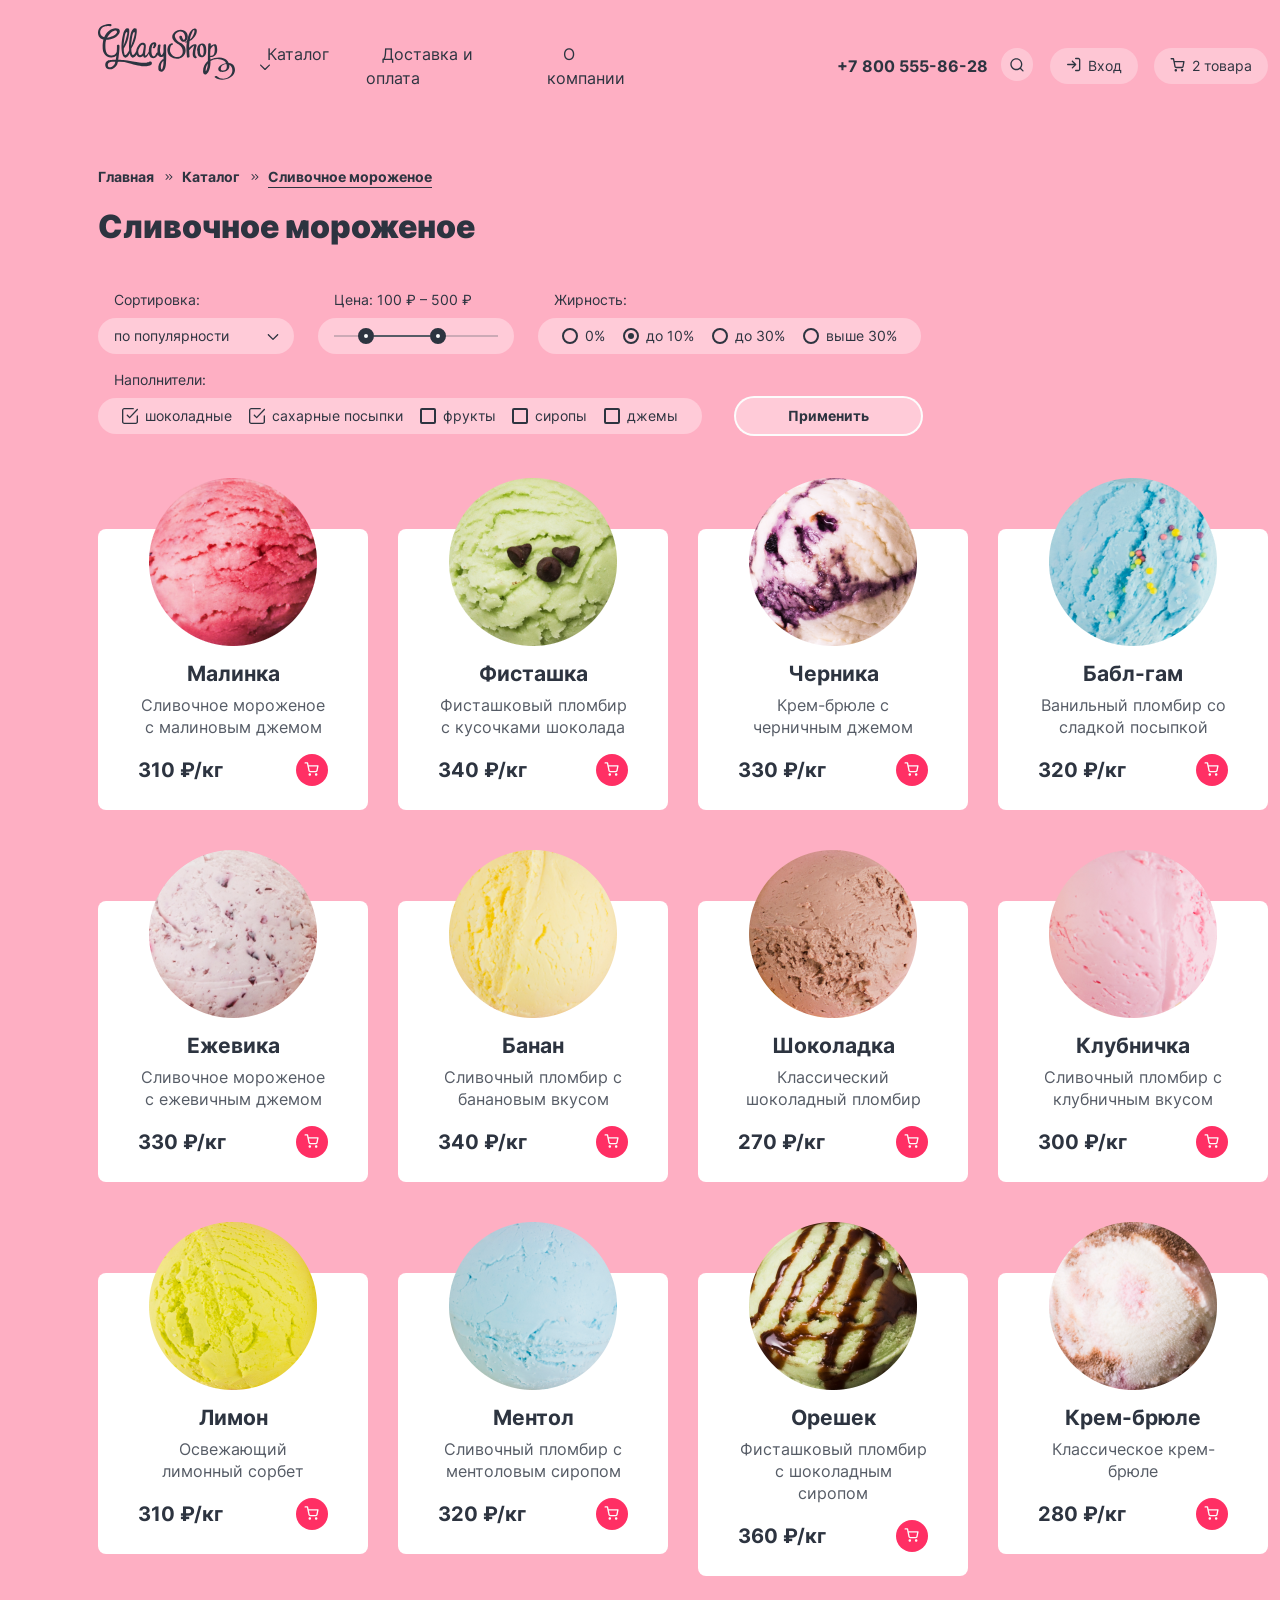
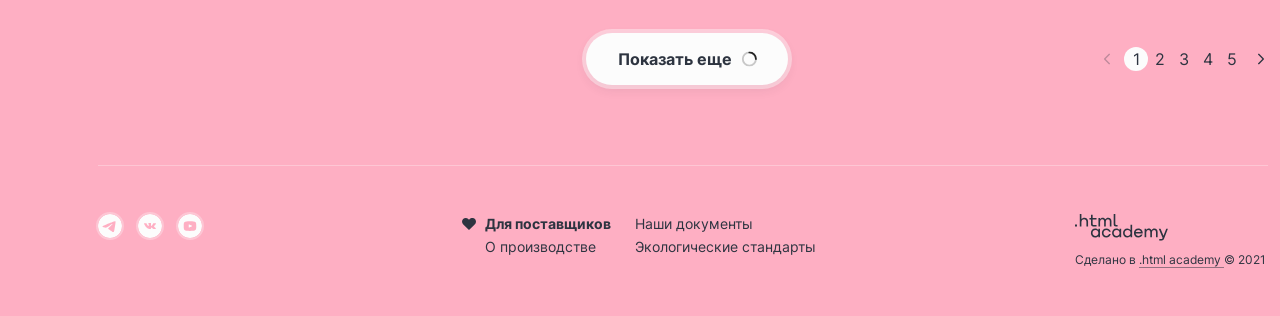
==== commit 1e7eafed: "исправления - 9 Nov" ====
--- a/catalog.html
+++ b/catalog.html
@@ -5,6 +5,8 @@
     <meta name="viewport" content="width=device-width, initial-scale=1.0" />
     <title>Catalog</title>
     <link rel="stylesheet" href="styles/styles.css" />
+    <link rel="icon" href="favicon.ico" />
+    <link rel="icon" type="image/png" href="images/favicon-32x32.png" />
   </head>
   <body>
     <header class="main-header">
@@ -194,7 +196,7 @@
                     <div class="popover-enter-bottom">
                       <button
                         class="popover-enter-button pink-button"
-                        type="button"
+                        type="submit"
                       >
                         Войти
                       </button>
@@ -230,13 +232,86 @@
                       d="M1.16667 2.10794C0.798477 2.10794 0.5 2.40642 0.5 2.77461C0.5 3.1428 0.798477 3.44127 1.16667 3.44127H2.93794L3.40537 5.77666C3.40821 5.79461 3.41176 5.81232 3.416 5.82976L4.38338 10.6631L4.3835 10.6637C4.46706 11.0837 4.69562 11.4609 5.02921 11.7295C5.36111 11.9967 5.77595 12.1393 6.20183 12.1328H11.8225C12.2484 12.1393 12.6633 11.9967 12.9952 11.7295C13.3289 11.4608 13.5575 11.0833 13.641 10.6631L13.641 10.6631L13.642 10.6581L14.5691 5.79666C14.6063 5.60149 14.5545 5.39989 14.4279 5.24681C14.3012 5.09372 14.1129 5.00511 13.9142 5.00511H4.61072L4.1381 2.64377C4.07574 2.3322 3.80215 2.10794 3.4844 2.10794H1.16667ZM5.69098 10.4024L4.87759 6.33844H13.1084L12.3328 10.4053C12.31 10.5178 12.2485 10.6188 12.1591 10.6909C12.0691 10.7633 11.9565 10.8018 11.841 10.7996L11.841 10.7994H11.8282H6.19614V10.7993L6.18337 10.7996C6.06787 10.8018 5.95528 10.7633 5.8653 10.6909C5.77531 10.6184 5.71368 10.5166 5.69117 10.4033L5.69098 10.4024ZM4.55739 14.3634C4.55739 13.6754 5.1151 13.1177 5.80307 13.1177C6.49105 13.1177 7.04876 13.6754 7.04876 14.3634C7.04876 15.0513 6.49105 15.6091 5.80307 15.6091C5.1151 15.6091 4.55739 15.0513 4.55739 14.3634ZM10.9307 14.3634C10.9307 13.6754 11.4884 13.1177 12.1764 13.1177C12.8644 13.1177 13.4221 13.6754 13.4221 14.3634C13.4221 15.0513 12.8644 15.6091 12.1764 15.6091C11.4884 15.6091 10.9307 15.0513 10.9307 14.3634Z"
                       fill="#2D3440"
                     /></svg
-                  >Нет товаров</a
+                  >2 товара</a
                 >
 
-                <!-- Popover Cart Empty-->
-                <div class="popover popover-empty popover-close">
-                  <div class="popover-cart-empty">
-                    <p class="title-empty">Ваша корзина пока пуста</p>
+                <!-- Popover  Cart 2 Товара-->
+                <div class="popover popover-cart popover-close">
+                  <div class="popover-cart-content">
+                    <h2 class="popover-title">Корзина</h2>
+                    <ul class="popover-list">
+                      <li class="popover-item">
+                        <a class="popover-link" href="#">
+                          <img
+                            class="popover-image"
+                            src="images/product-1.jpg"
+                            alt="Сливочное мороженое с малиновым джемом."
+                            width="46"
+                            height="46"
+                          />
+                          <div class="popover-item-description">
+                            <p class="popover-item-title">Малинка</p>
+                            <p class="popover-item-amount">1 кг х 310 ₽</p>
+                          </div>
+                        </a>
+                        <p class="popover-item-price">310 ₽</p>
+                        <svg
+                          class="popover-item-cross"
+                          xmlns="http://www.w3.org/2000/svg"
+                          width="16"
+                          height="16"
+                          viewBox="0 0 16 16"
+                          fill="none"
+                        >
+                          <path
+                            fill-rule="evenodd"
+                            clip-rule="evenodd"
+                            d="M12.803 4.13807C13.0634 3.87772 13.0634 3.45561 12.803 3.19526C12.5427 2.93491 12.1206 2.93491 11.8602 3.19526L7.99914 7.05633L4.13807 3.19526C3.87772 2.93491 3.45561 2.93491 3.19526 3.19526C2.93491 3.45561 2.93491 3.87772 3.19526 4.13807L7.05633 7.99914L3.19526 11.8602C2.93491 12.1206 2.93491 12.5427 3.19526 12.803C3.45561 13.0634 3.87772 13.0634 4.13807 12.803L7.99914 8.94195L11.8602 12.803C12.1206 13.0634 12.5427 13.0634 12.803 12.803C13.0634 12.5427 13.0634 12.1206 12.803 11.8602L8.94195 7.99914L12.803 4.13807Z"
+                            fill="#2D3440"
+                          />
+                        </svg>
+                      </li>
+                      <li class="popover-item">
+                        <a class="popover-link" href="#">
+                          <img
+                            class="popover-image"
+                            src="images/product-4.jpg"
+                            alt="Ванильный пломбир со сладкой посыпкой."
+                            width="46"
+                            height="46"
+                          />
+                          <div class="popover-item-description">
+                            <p class="popover-item-title">Бабл-гам</p>
+                            <p class="popover-item-amount">1,5 кг х 320 ₽</p>
+                          </div>
+                        </a>
+                        <p class="popover-item-price">480 ₽</p>
+                        <svg
+                          class="popover-item-cross"
+                          xmlns="http://www.w3.org/2000/svg"
+                          width="16"
+                          height="16"
+                          viewBox="0 0 16 16"
+                          fill="none"
+                        >
+                          <path
+                            fill-rule="evenodd"
+                            clip-rule="evenodd"
+                            d="M12.803 4.13807C13.0634 3.87772 13.0634 3.45561 12.803 3.19526C12.5427 2.93491 12.1206 2.93491 11.8602 3.19526L7.99914 7.05633L4.13807 3.19526C3.87772 2.93491 3.45561 2.93491 3.19526 3.19526C2.93491 3.45561 2.93491 3.87772 3.19526 4.13807L7.05633 7.99914L3.19526 11.8602C2.93491 12.1206 2.93491 12.5427 3.19526 12.803C3.45561 13.0634 3.87772 13.0634 4.13807 12.803L7.99914 8.94195L11.8602 12.803C12.1206 13.0634 12.5427 13.0634 12.803 12.803C13.0634 12.5427 13.0634 12.1206 12.803 11.8602L8.94195 7.99914L12.803 4.13807Z"
+                            fill="#2D3440"
+                          />
+                        </svg>
+                      </li>
+                    </ul>
+                    <div class="popover-bottom">
+                      <button
+                        class="popover-cart-button pink-button"
+                        type="submit"
+                      >
+                        Оформить заказ
+                      </button>
+                      <span class="sum">Итого: 790 ₽</span>
+                    </div>
                   </div>
                 </div>
               </li>
@@ -1123,176 +1198,179 @@
         </div>
       </section>
     </main>
-  </body>
 
-  <!-- Footer -->
-  <footer class="main-footer">
-    <div class="footer-container">
-      <!-- Social Footer -->
-      <ul class="footer-social-list">
-        <li class="social-item">
-          <a class="social-link" href="https://t.me/htmlacademy">
-            <svg
-              class="social telegram"
-              aria-label="Телеграм."
+    <!-- Footer -->
+    <footer class="main-footer">
+      <div class="footer-container">
+        <!-- Social Footer -->
+        <ul class="footer-social-list">
+          <li class="social-item">
+            <a class="social-link" href="https://t.me/htmlacademy">
+              <svg
+                class="social telegram"
+                aria-label="Телеграм."
+                xmlns="http://www.w3.org/2000/svg"
+                width="24"
+                height="24"
+                viewBox="0 0 16 16"
+                fill="none"
+              >
+                <path
+                  fill-rule="evenodd"
+                  clip-rule="evenodd"
+                  d="M16 8C16 12.418 12.418 16 8 16C3.582 16 0 12.418 0 8C0 3.582 3.582 0 8 0C12.418 0 16 3.582 16 8ZM8.28667 5.906C7.50867 6.22933 5.95333 6.89933 3.62133 7.91533C3.24267 8.066 3.044 8.21333 3.026 8.35733C2.99533 8.60133 3.30067 8.69733 3.71533 8.82733C3.772 8.84533 3.83067 8.86333 3.89067 8.88333C4.29933 9.016 4.84867 9.17133 5.134 9.17733C5.39333 9.18267 5.68267 9.076 6.002 8.85733C8.18067 7.386 9.30533 6.64267 9.376 6.62667C9.426 6.61533 9.49533 6.60067 9.542 6.64267C9.58867 6.684 9.584 6.76267 9.57933 6.784C9.54867 6.91267 8.35267 8.02533 7.73267 8.60133C7.53933 8.78067 7.40267 8.908 7.37467 8.93733C7.312 9.002 7.248 9.064 7.18667 9.12333C6.80667 9.48867 6.52267 9.76333 7.20267 10.2113C7.52933 10.4267 7.79067 10.6047 8.05133 10.782C8.336 10.976 8.62 11.1693 8.988 11.4107C9.08133 11.472 9.17067 11.5353 9.258 11.5973C9.58933 11.834 9.88733 12.046 10.2553 12.0127C10.4687 11.9927 10.69 11.792 10.802 11.1927C11.0667 9.77533 11.588 6.706 11.7087 5.44067C11.716 5.33561 11.7115 5.23006 11.6953 5.126C11.6856 5.04195 11.6447 4.96462 11.5807 4.90933C11.4853 4.83133 11.3373 4.81467 11.2707 4.816C10.97 4.82133 10.5087 4.982 8.28667 5.906Z"
+                  fill="#FCFCFC"
+                />
+              </svg>
+            </a>
+          </li>
+          <li class="social-item">
+            <a class="social-link" href="https://vk.com/htmlacademy">
+              <svg
+                class="social vk"
+                aria-label="ВКонтакте."
+                xmlns="http://www.w3.org/2000/svg"
+                width="24"
+                height="24"
+                viewBox="0 0 16 16"
+                fill="none"
+              >
+                <path
+                  fill-rule="evenodd"
+                  clip-rule="evenodd"
+                  d="M16 8C16 12.4183 12.4183 16 8 16C3.58172 16 0 12.4183 0 8C0 3.58172 3.58172 0 8 0C12.4183 0 16 3.58172 16 8ZM8.39228 9.98325H7.91409C7.91409 9.98325 6.85898 10.0389 5.92986 9.19111C4.91657 8.26636 4.02166 6.43135 4.02166 6.43135C4.02166 6.43135 3.97008 6.31103 4.02612 6.25287C4.08911 6.18748 4.2607 6.18329 4.2607 6.18329L5.40378 6.17672C5.40378 6.17672 5.51151 6.19252 5.58862 6.24211C5.65216 6.28304 5.68778 6.35957 5.68778 6.35957C5.68778 6.35957 5.87252 6.76907 6.11721 7.13954C6.59475 7.86277 6.81717 8.02097 6.97932 7.94349C7.21553 7.8305 7.14472 6.92108 7.14472 6.92108C7.14472 6.92108 7.14907 6.59097 7.0258 6.44401C6.93034 6.33007 6.75027 6.29685 6.67077 6.28752C6.60647 6.28 6.71204 6.14912 6.84888 6.09038C7.05458 6.00205 7.41787 5.99701 7.84708 6.00091C8.18147 6.00386 8.2777 6.02214 8.40846 6.04984C8.71183 6.11404 8.70237 6.31976 8.68196 6.76362C8.67586 6.89625 8.66879 7.05014 8.66879 7.22787C8.66879 7.26786 8.66746 7.31048 8.66609 7.35433C8.659 7.58166 8.65089 7.84192 8.82159 7.93863C8.90913 7.98813 9.1233 7.94606 9.65894 7.14887C9.91286 6.77107 10.1032 6.32683 10.1032 6.32683C10.1032 6.32683 10.1448 6.24763 10.2095 6.21365C10.2756 6.179 10.3648 6.18966 10.3648 6.18966L11.5677 6.1831C11.5677 6.1831 11.9291 6.14531 11.9877 6.28828C12.049 6.43839 11.8526 6.78887 11.3611 7.36294C10.8976 7.90445 10.6707 8.10579 10.6886 8.2824C10.7018 8.41323 10.8493 8.53049 11.1343 8.76238C11.7265 9.24409 11.8843 9.49702 11.9218 9.55713C11.9248 9.56199 11.9271 9.56559 11.9287 9.56795C12.1937 9.95308 11.6348 9.98325 11.6348 9.98325L10.5665 9.99629C10.5665 9.99629 10.3369 10.0362 10.0347 9.85427C9.87671 9.75923 9.72223 9.60401 9.57505 9.45612C9.35005 9.23004 9.1421 9.02109 8.96463 9.07041C8.66683 9.15322 8.67617 9.71559 8.67617 9.71559C8.67617 9.71559 8.67834 9.83571 8.61046 9.89968C8.53672 9.96936 8.39228 9.98325 8.39228 9.98325Z"
+                  fill="#FCFCFC"
+                />
+              </svg>
+            </a>
+          </li>
+          <li class="social-item">
+            <a
+              class="social-link"
+              href="https://www.youtube.com/user/htmlacademyru"
+            >
+              <svg
+                class="social youtube"
+                aria-label="Ютуб."
+                xmlns="http://www.w3.org/2000/svg"
+                width="24"
+                height="24"
+                viewBox="0 0 16 16"
+                fill="none"
+              >
+                <path
+                  d="M9.33583 7.86083L7.46417 6.9875C7.30083 6.91167 7.16667 6.99667 7.16667 7.1775V8.8225C7.16667 9.00333 7.30083 9.08833 7.46417 9.0125L9.335 8.13917C9.49917 8.0625 9.49917 7.9375 9.33583 7.86083ZM8 0C3.58167 0 0 3.58167 0 8C0 12.4183 3.58167 16 8 16C12.4183 16 16 12.4183 16 8C16 3.58167 12.4183 0 8 0ZM8 11.25C3.905 11.25 3.83333 10.8808 3.83333 8C3.83333 5.11917 3.905 4.75 8 4.75C12.095 4.75 12.1667 5.11917 12.1667 8C12.1667 10.8808 12.095 11.25 8 11.25Z"
+                  fill="#FCFCFC"
+                />
+              </svg>
+            </a>
+          </li>
+        </ul>
+
+        <div class="footer-about">
+          <p class="footer-nav footer-nav-main">
+            <a class="footer-nav-link for-provider" href=""
+              ><svg
+                class="footer-svg"
+                aria-label="Важно."
+                xmlns="http://www.w3.org/2000/svg"
+                width="16"
+                height="16"
+                viewBox="0 0 16 16"
+                fill="none"
+              >
+                <path
+                  d="M13.8909 2.99447C13.5504 2.65381 13.1461 2.38357 12.7011 2.19919C12.2562 2.01482 11.7792 1.91992 11.2976 1.91992C10.8159 1.91992 10.339 2.01482 9.89399 2.19919C9.44901 2.38357 9.04473 2.65381 8.70422 2.99447L7.99756 3.70114L7.29089 2.99447C6.6031 2.30668 5.67025 1.92028 4.69756 1.92028C3.72487 1.92028 2.79202 2.30668 2.10422 2.99447C1.41643 3.68227 1.03003 4.61512 1.03003 5.58781C1.03003 6.56049 1.41643 7.49334 2.10422 8.18114L2.81089 8.88781L7.99756 14.0745L13.1842 8.88781L13.8909 8.18114C14.2316 7.84064 14.5018 7.43635 14.6862 6.99138C14.8705 6.5464 14.9654 6.06946 14.9654 5.58781C14.9654 5.10615 14.8705 4.62921 14.6862 4.18424C14.5018 3.73926 14.2316 3.33498 13.8909 2.99447Z"
+                  fill="#2D3440"
+                /></svg
+              >Для поставщиков</a
+            >
+          </p>
+          <p class="footer-nav">
+            <a class="footer-nav-link" href="">Наши документы</a>
+          </p>
+          <p class="footer-nav production">
+            <a class="footer-nav-link" href="">О производстве</a>
+          </p>
+          <p class="footer-nav">
+            <a class="footer-nav-link" href="">Экологические стандарты</a>
+          </p>
+        </div>
+        <div class="footer-links">
+          <a class="logo-html-academy-link" href="https://htmlacademy.ru/"
+            ><svg
+              class="logo-html-academy-img"
+              aria-label="Логотип HTML Академии"
               xmlns="http://www.w3.org/2000/svg"
-              width="24"
-              height="24"
-              viewBox="0 0 16 16"
+              width="93"
+              height="27"
+              viewBox="0 0 93 27"
               fill="none"
             >
-              <path
-                fill-rule="evenodd"
-                clip-rule="evenodd"
-                d="M16 8C16 12.418 12.418 16 8 16C3.582 16 0 12.418 0 8C0 3.582 3.582 0 8 0C12.418 0 16 3.582 16 8ZM8.28667 5.906C7.50867 6.22933 5.95333 6.89933 3.62133 7.91533C3.24267 8.066 3.044 8.21333 3.026 8.35733C2.99533 8.60133 3.30067 8.69733 3.71533 8.82733C3.772 8.84533 3.83067 8.86333 3.89067 8.88333C4.29933 9.016 4.84867 9.17133 5.134 9.17733C5.39333 9.18267 5.68267 9.076 6.002 8.85733C8.18067 7.386 9.30533 6.64267 9.376 6.62667C9.426 6.61533 9.49533 6.60067 9.542 6.64267C9.58867 6.684 9.584 6.76267 9.57933 6.784C9.54867 6.91267 8.35267 8.02533 7.73267 8.60133C7.53933 8.78067 7.40267 8.908 7.37467 8.93733C7.312 9.002 7.248 9.064 7.18667 9.12333C6.80667 9.48867 6.52267 9.76333 7.20267 10.2113C7.52933 10.4267 7.79067 10.6047 8.05133 10.782C8.336 10.976 8.62 11.1693 8.988 11.4107C9.08133 11.472 9.17067 11.5353 9.258 11.5973C9.58933 11.834 9.88733 12.046 10.2553 12.0127C10.4687 11.9927 10.69 11.792 10.802 11.1927C11.0667 9.77533 11.588 6.706 11.7087 5.44067C11.716 5.33561 11.7115 5.23006 11.6953 5.126C11.6856 5.04195 11.6447 4.96462 11.5807 4.90933C11.4853 4.83133 11.3373 4.81467 11.2707 4.816C10.97 4.82133 10.5087 4.982 8.28667 5.906Z"
-                fill="#FCFCFC"
-              />
-            </svg>
-          </a>
-        </li>
-        <li class="social-item">
-          <a class="social-link" href="https://vk.com/htmlacademy">
-            <svg
-              class="social vk"
-              aria-label="ВКонтакте."
-              xmlns="http://www.w3.org/2000/svg"
-              width="24"
-              height="24"
-              viewBox="0 0 16 16"
-              fill="none"
-            >
-              <path
-                fill-rule="evenodd"
-                clip-rule="evenodd"
-                d="M16 8C16 12.4183 12.4183 16 8 16C3.58172 16 0 12.4183 0 8C0 3.58172 3.58172 0 8 0C12.4183 0 16 3.58172 16 8ZM8.39228 9.98325H7.91409C7.91409 9.98325 6.85898 10.0389 5.92986 9.19111C4.91657 8.26636 4.02166 6.43135 4.02166 6.43135C4.02166 6.43135 3.97008 6.31103 4.02612 6.25287C4.08911 6.18748 4.2607 6.18329 4.2607 6.18329L5.40378 6.17672C5.40378 6.17672 5.51151 6.19252 5.58862 6.24211C5.65216 6.28304 5.68778 6.35957 5.68778 6.35957C5.68778 6.35957 5.87252 6.76907 6.11721 7.13954C6.59475 7.86277 6.81717 8.02097 6.97932 7.94349C7.21553 7.8305 7.14472 6.92108 7.14472 6.92108C7.14472 6.92108 7.14907 6.59097 7.0258 6.44401C6.93034 6.33007 6.75027 6.29685 6.67077 6.28752C6.60647 6.28 6.71204 6.14912 6.84888 6.09038C7.05458 6.00205 7.41787 5.99701 7.84708 6.00091C8.18147 6.00386 8.2777 6.02214 8.40846 6.04984C8.71183 6.11404 8.70237 6.31976 8.68196 6.76362C8.67586 6.89625 8.66879 7.05014 8.66879 7.22787C8.66879 7.26786 8.66746 7.31048 8.66609 7.35433C8.659 7.58166 8.65089 7.84192 8.82159 7.93863C8.90913 7.98813 9.1233 7.94606 9.65894 7.14887C9.91286 6.77107 10.1032 6.32683 10.1032 6.32683C10.1032 6.32683 10.1448 6.24763 10.2095 6.21365C10.2756 6.179 10.3648 6.18966 10.3648 6.18966L11.5677 6.1831C11.5677 6.1831 11.9291 6.14531 11.9877 6.28828C12.049 6.43839 11.8526 6.78887 11.3611 7.36294C10.8976 7.90445 10.6707 8.10579 10.6886 8.2824C10.7018 8.41323 10.8493 8.53049 11.1343 8.76238C11.7265 9.24409 11.8843 9.49702 11.9218 9.55713C11.9248 9.56199 11.9271 9.56559 11.9287 9.56795C12.1937 9.95308 11.6348 9.98325 11.6348 9.98325L10.5665 9.99629C10.5665 9.99629 10.3369 10.0362 10.0347 9.85427C9.87671 9.75923 9.72223 9.60401 9.57505 9.45612C9.35005 9.23004 9.1421 9.02109 8.96463 9.07041C8.66683 9.15322 8.67617 9.71559 8.67617 9.71559C8.67617 9.71559 8.67834 9.83571 8.61046 9.89968C8.53672 9.96936 8.39228 9.98325 8.39228 9.98325Z"
-                fill="#FCFCFC"
-              />
-            </svg>
-          </a>
-        </li>
-        <li class="social-item">
-          <a
-            class="social-link"
-            href="https://www.youtube.com/user/htmlacademyru"
-          >
-            <svg
-              class="social youtube"
-              aria-label="Ютуб."
-              xmlns="http://www.w3.org/2000/svg"
-              width="24"
-              height="24"
-              viewBox="0 0 16 16"
-              fill="none"
-            >
-              <path
-                d="M9.33583 7.86083L7.46417 6.9875C7.30083 6.91167 7.16667 6.99667 7.16667 7.1775V8.8225C7.16667 9.00333 7.30083 9.08833 7.46417 9.0125L9.335 8.13917C9.49917 8.0625 9.49917 7.9375 9.33583 7.86083ZM8 0C3.58167 0 0 3.58167 0 8C0 12.4183 3.58167 16 8 16C12.4183 16 16 12.4183 16 8C16 3.58167 12.4183 0 8 0ZM8 11.25C3.905 11.25 3.83333 10.8808 3.83333 8C3.83333 5.11917 3.905 4.75 8 4.75C12.095 4.75 12.1667 5.11917 12.1667 8C12.1667 10.8808 12.095 11.25 8 11.25Z"
-                fill="#FCFCFC"
-              />
-            </svg>
-          </a>
-        </li>
-      </ul>
-
-      <div class="footer-about">
-        <p class="footer-nav footer-nav-main">
-          <a class="footer-nav-link for-provider" href=""
-            ><svg
-              class="footer-svg"
-              aria-label="Важно."
-              xmlns="http://www.w3.org/2000/svg"
-              width="16"
-              height="16"
-              viewBox="0 0 16 16"
-              fill="none"
-            >
-              <path
-                d="M13.8909 2.99447C13.5504 2.65381 13.1461 2.38357 12.7011 2.19919C12.2562 2.01482 11.7792 1.91992 11.2976 1.91992C10.8159 1.91992 10.339 2.01482 9.89399 2.19919C9.44901 2.38357 9.04473 2.65381 8.70422 2.99447L7.99756 3.70114L7.29089 2.99447C6.6031 2.30668 5.67025 1.92028 4.69756 1.92028C3.72487 1.92028 2.79202 2.30668 2.10422 2.99447C1.41643 3.68227 1.03003 4.61512 1.03003 5.58781C1.03003 6.56049 1.41643 7.49334 2.10422 8.18114L2.81089 8.88781L7.99756 14.0745L13.1842 8.88781L13.8909 8.18114C14.2316 7.84064 14.5018 7.43635 14.6862 6.99138C14.8705 6.5464 14.9654 6.06946 14.9654 5.58781C14.9654 5.10615 14.8705 4.62921 14.6862 4.18424C14.5018 3.73926 14.2316 3.33498 13.8909 2.99447Z"
-                fill="#2D3440"
-              /></svg
-            >Для поставщиков</a
-          >
-        </p>
-        <p class="footer-nav">
-          <a class="footer-nav-link" href="">Наши документы</a>
-        </p>
-        <p class="footer-nav production">
-          <a class="footer-nav-link" href="">О производстве</a>
-        </p>
-        <p class="footer-nav">
-          <a class="footer-nav-link" href="">Экологические стандарты</a>
-        </p>
+              <g clip-path="url(#clip0_32348_1033)">
+                <path
+                  d="M0 10.4163V12.4995H1.98768V10.4163H0Z"
+                  fill="#2D3440"
+                />
+                <path
+                  d="M9.41854 3.66311C8.15678 3.66311 7.13702 4.236 6.4975 5.06932H6.42836V0H4.78638V12.4997H6.42836V8.21161C6.42836 6.4929 7.49999 5.26029 9.07286 5.26029C10.5593 5.26029 11.4235 6.37138 11.4235 7.86439V12.4997H13.0655V7.56926C13.0655 5.19084 11.5963 3.66311 9.41854 3.66311Z"
+                  fill="#2D3440"
+                />
+                <path
+                  d="M21.5252 3.90628H17.6363V0.868164H15.9943V3.90628H14.4387V5.50347H15.9943V10.3471C15.9943 11.7359 16.7721 12.4998 18.1721 12.4998H21.5252V10.8853H18.5005C17.9474 10.8853 17.6363 10.5728 17.6363 10.0346V5.50347H21.5252V3.90628Z"
+                  fill="#2D3440"
+                />
+                <path
+                  d="M33.2548 3.68042C31.9411 3.68042 30.9388 4.32276 30.3856 5.34705H30.3338C29.8325 4.34014 28.8992 3.68042 27.6202 3.68042C26.4795 3.68042 25.6152 4.28804 25.0967 5.13873H25.0275V3.90612H23.4547V12.4996H25.0967V8.09004C25.0967 6.47549 25.9435 5.29497 27.2227 5.26025C28.4325 5.22553 29.1412 6.09356 29.1412 7.3956V12.4996H30.7832V7.95115C30.7832 6.02412 31.9239 5.26025 32.9091 5.26025C34.1017 5.26025 34.8105 6.09356 34.8105 7.3956V12.4996H36.4523V7.222C36.4523 5.13873 35.277 3.68042 33.2548 3.68042Z"
+                  fill="#2D3440"
+                />
+                <path
+                  d="M38.6776 10.2775C38.6776 11.6837 39.4727 12.4997 40.9418 12.4997H42.5665V10.9025H41.1837C40.6306 10.9025 40.3194 10.59 40.3194 10.0518V0H38.6776V10.2775Z"
+                  fill="#2D3440"
+                />
+                <path
+                  d="M23.3752 15.9364H23.306C22.6653 15.0734 21.6266 14.4694 20.2413 14.4521C17.6959 14.4176 15.8778 16.2988 15.8778 18.9566C15.8778 21.6318 17.7305 23.513 20.2239 23.4785C21.6437 23.4611 22.6653 22.8226 23.306 21.9078H23.3752V23.2367H25.003V14.6937H23.3752V15.9364ZM20.4663 21.8907C18.6656 21.8907 17.5228 20.5789 17.5228 18.9566C17.5228 17.3343 18.6656 16.0227 20.4663 16.0227C22.2152 16.0227 23.3581 17.3343 23.3581 18.9566C23.3581 20.5618 22.2152 21.8907 20.4663 21.8907Z"
+                  fill="#2D3440"
+                />
+                <path
+                  d="M35.752 17.8003C35.3537 15.8673 33.6395 14.4521 31.3886 14.4521C28.6701 14.4521 26.8521 16.4369 26.8521 18.9567C26.8521 21.4764 28.6701 23.4785 31.3886 23.4785C33.6395 23.4785 35.3537 22.0287 35.752 20.0785H34.0378C33.6915 21.1658 32.6699 21.9078 31.4059 21.9078C29.6397 21.9078 28.4968 20.5789 28.4968 18.9567C28.4968 17.3343 29.6397 16.0227 31.4059 16.0227C32.7218 16.0227 33.6915 16.7993 34.0378 17.8003H35.752Z"
+                  fill="#2D3440"
+                />
+                <path
+                  d="M44.5459 15.9364H44.4766C43.836 15.0734 42.797 14.4694 41.4117 14.4521C38.8664 14.4176 37.0483 16.2988 37.0483 18.9566C37.0483 21.6318 38.9011 23.513 41.3944 23.4785C42.8143 23.4611 43.836 22.8226 44.4766 21.9078H44.5459V23.2367H46.1735V14.6937H44.5459V15.9364ZM41.6369 21.8907C39.836 21.8907 38.6933 20.5789 38.6933 18.9566C38.6933 17.3343 39.836 16.0227 41.6369 16.0227C43.3858 16.0227 44.5285 17.3343 44.5285 18.9566C44.5285 20.5618 43.3858 21.8907 41.6369 21.8907Z"
+                  fill="#2D3440"
+                />
+                <path
+                  d="M55.5201 16.0227H55.4509C54.8102 15.1079 53.7365 14.4694 52.3686 14.4521C49.8754 14.4176 48.0226 16.2988 48.0226 18.9739C48.0226 21.6317 49.8407 23.513 52.386 23.4785C53.7365 23.4611 54.8102 22.8571 55.4336 21.9942H55.5201V23.2367H57.1477V10.8105H55.5201V16.0227ZM52.6112 21.9078C50.8103 21.9078 49.6675 20.5963 49.6675 18.9739C49.6675 17.3516 50.8103 16.0399 52.6112 16.0399C54.3601 16.0399 55.5028 17.3688 55.5028 18.9739C55.5028 20.5963 54.3601 21.9078 52.6112 21.9078Z"
+                  fill="#2D3440"
+                />
+                <path
+                  d="M63.3449 14.4521C60.713 14.4521 58.9121 16.4714 58.9121 18.9739C58.9121 21.4074 60.6091 23.4785 63.3794 23.4785C65.388 23.4785 66.9984 22.3912 67.5699 20.5789H65.8555C65.4748 21.3902 64.557 21.9078 63.4488 21.9078C61.8905 21.9078 60.7822 20.8724 60.661 19.5435H67.743C67.968 16.6958 66.1846 14.4521 63.3449 14.4521ZM63.3102 16.0227C64.6781 16.0227 65.6998 16.8684 65.9595 18.0937H60.6957C60.938 16.8856 61.9597 16.0227 63.3102 16.0227Z"
+                  fill="#2D3440"
+                />
+                <path
+                  d="M79.4126 14.4695C78.0968 14.4695 77.0925 15.108 76.5384 16.1263H76.4863C75.9843 15.1253 75.0492 14.4695 73.7679 14.4695C72.6252 14.4695 71.7593 15.0735 71.2399 15.9192H71.1707V14.6938H69.595V23.2368H71.2399V18.8532C71.2399 17.2481 72.0884 16.0745 73.3698 16.04C74.5817 16.0055 75.2918 16.8684 75.2918 18.1628V23.2368H76.9367V18.7151C76.9367 16.7994 78.0794 16.04 79.0664 16.04C80.2611 16.04 80.971 16.8684 80.971 18.1628V23.2368H82.616V17.9902C82.616 15.9192 81.4385 14.4695 79.4126 14.4695Z"
+                  fill="#2D3440"
+                />
+                <path
+                  d="M88.5048 21.8732L85.5611 14.6936H83.743L87.6563 24.0479L87.6391 24.0824C87.362 24.7899 87.0503 25.0488 86.2884 25.0488H84.2626V26.6883H86.2884C87.7775 26.6883 88.574 26.0153 89.1281 24.5655L92.9029 14.6936H91.2232L88.5048 21.8732Z"
+                  fill="#2D3440"
+                />
+              </g>
+              <defs>
+                <clipPath id="clip0_32348_1033">
+                  <rect width="93" height="26.7107" fill="white" />
+                </clipPath>
+              </defs></svg
+          ></a>
+          <p class="rights">
+            Сделано в
+            <a class="academy-link" href="https://htmlacademy.ru/"
+              >.html academy </a
+            >&copy; 2021
+          </p>
+        </div>
       </div>
-      <div class="footer-links">
-        <a class="logo-html-academy-link" href="https://htmlacademy.ru/"
-          ><svg
-            class="logo-html-academy-img"
-            aria-label="Логотип HTML Академии"
-            xmlns="http://www.w3.org/2000/svg"
-            width="93"
-            height="27"
-            viewBox="0 0 93 27"
-            fill="none"
-          >
-            <g clip-path="url(#clip0_32348_1033)">
-              <path d="M0 10.4163V12.4995H1.98768V10.4163H0Z" fill="#2D3440" />
-              <path
-                d="M9.41854 3.66311C8.15678 3.66311 7.13702 4.236 6.4975 5.06932H6.42836V0H4.78638V12.4997H6.42836V8.21161C6.42836 6.4929 7.49999 5.26029 9.07286 5.26029C10.5593 5.26029 11.4235 6.37138 11.4235 7.86439V12.4997H13.0655V7.56926C13.0655 5.19084 11.5963 3.66311 9.41854 3.66311Z"
-                fill="#2D3440"
-              />
-              <path
-                d="M21.5252 3.90628H17.6363V0.868164H15.9943V3.90628H14.4387V5.50347H15.9943V10.3471C15.9943 11.7359 16.7721 12.4998 18.1721 12.4998H21.5252V10.8853H18.5005C17.9474 10.8853 17.6363 10.5728 17.6363 10.0346V5.50347H21.5252V3.90628Z"
-                fill="#2D3440"
-              />
-              <path
-                d="M33.2548 3.68042C31.9411 3.68042 30.9388 4.32276 30.3856 5.34705H30.3338C29.8325 4.34014 28.8992 3.68042 27.6202 3.68042C26.4795 3.68042 25.6152 4.28804 25.0967 5.13873H25.0275V3.90612H23.4547V12.4996H25.0967V8.09004C25.0967 6.47549 25.9435 5.29497 27.2227 5.26025C28.4325 5.22553 29.1412 6.09356 29.1412 7.3956V12.4996H30.7832V7.95115C30.7832 6.02412 31.9239 5.26025 32.9091 5.26025C34.1017 5.26025 34.8105 6.09356 34.8105 7.3956V12.4996H36.4523V7.222C36.4523 5.13873 35.277 3.68042 33.2548 3.68042Z"
-                fill="#2D3440"
-              />
-              <path
-                d="M38.6776 10.2775C38.6776 11.6837 39.4727 12.4997 40.9418 12.4997H42.5665V10.9025H41.1837C40.6306 10.9025 40.3194 10.59 40.3194 10.0518V0H38.6776V10.2775Z"
-                fill="#2D3440"
-              />
-              <path
-                d="M23.3752 15.9364H23.306C22.6653 15.0734 21.6266 14.4694 20.2413 14.4521C17.6959 14.4176 15.8778 16.2988 15.8778 18.9566C15.8778 21.6318 17.7305 23.513 20.2239 23.4785C21.6437 23.4611 22.6653 22.8226 23.306 21.9078H23.3752V23.2367H25.003V14.6937H23.3752V15.9364ZM20.4663 21.8907C18.6656 21.8907 17.5228 20.5789 17.5228 18.9566C17.5228 17.3343 18.6656 16.0227 20.4663 16.0227C22.2152 16.0227 23.3581 17.3343 23.3581 18.9566C23.3581 20.5618 22.2152 21.8907 20.4663 21.8907Z"
-                fill="#2D3440"
-              />
-              <path
-                d="M35.752 17.8003C35.3537 15.8673 33.6395 14.4521 31.3886 14.4521C28.6701 14.4521 26.8521 16.4369 26.8521 18.9567C26.8521 21.4764 28.6701 23.4785 31.3886 23.4785C33.6395 23.4785 35.3537 22.0287 35.752 20.0785H34.0378C33.6915 21.1658 32.6699 21.9078 31.4059 21.9078C29.6397 21.9078 28.4968 20.5789 28.4968 18.9567C28.4968 17.3343 29.6397 16.0227 31.4059 16.0227C32.7218 16.0227 33.6915 16.7993 34.0378 17.8003H35.752Z"
-                fill="#2D3440"
-              />
-              <path
-                d="M44.5459 15.9364H44.4766C43.836 15.0734 42.797 14.4694 41.4117 14.4521C38.8664 14.4176 37.0483 16.2988 37.0483 18.9566C37.0483 21.6318 38.9011 23.513 41.3944 23.4785C42.8143 23.4611 43.836 22.8226 44.4766 21.9078H44.5459V23.2367H46.1735V14.6937H44.5459V15.9364ZM41.6369 21.8907C39.836 21.8907 38.6933 20.5789 38.6933 18.9566C38.6933 17.3343 39.836 16.0227 41.6369 16.0227C43.3858 16.0227 44.5285 17.3343 44.5285 18.9566C44.5285 20.5618 43.3858 21.8907 41.6369 21.8907Z"
-                fill="#2D3440"
-              />
-              <path
-                d="M55.5201 16.0227H55.4509C54.8102 15.1079 53.7365 14.4694 52.3686 14.4521C49.8754 14.4176 48.0226 16.2988 48.0226 18.9739C48.0226 21.6317 49.8407 23.513 52.386 23.4785C53.7365 23.4611 54.8102 22.8571 55.4336 21.9942H55.5201V23.2367H57.1477V10.8105H55.5201V16.0227ZM52.6112 21.9078C50.8103 21.9078 49.6675 20.5963 49.6675 18.9739C49.6675 17.3516 50.8103 16.0399 52.6112 16.0399C54.3601 16.0399 55.5028 17.3688 55.5028 18.9739C55.5028 20.5963 54.3601 21.9078 52.6112 21.9078Z"
-                fill="#2D3440"
-              />
-              <path
-                d="M63.3449 14.4521C60.713 14.4521 58.9121 16.4714 58.9121 18.9739C58.9121 21.4074 60.6091 23.4785 63.3794 23.4785C65.388 23.4785 66.9984 22.3912 67.5699 20.5789H65.8555C65.4748 21.3902 64.557 21.9078 63.4488 21.9078C61.8905 21.9078 60.7822 20.8724 60.661 19.5435H67.743C67.968 16.6958 66.1846 14.4521 63.3449 14.4521ZM63.3102 16.0227C64.6781 16.0227 65.6998 16.8684 65.9595 18.0937H60.6957C60.938 16.8856 61.9597 16.0227 63.3102 16.0227Z"
-                fill="#2D3440"
-              />
-              <path
-                d="M79.4126 14.4695C78.0968 14.4695 77.0925 15.108 76.5384 16.1263H76.4863C75.9843 15.1253 75.0492 14.4695 73.7679 14.4695C72.6252 14.4695 71.7593 15.0735 71.2399 15.9192H71.1707V14.6938H69.595V23.2368H71.2399V18.8532C71.2399 17.2481 72.0884 16.0745 73.3698 16.04C74.5817 16.0055 75.2918 16.8684 75.2918 18.1628V23.2368H76.9367V18.7151C76.9367 16.7994 78.0794 16.04 79.0664 16.04C80.2611 16.04 80.971 16.8684 80.971 18.1628V23.2368H82.616V17.9902C82.616 15.9192 81.4385 14.4695 79.4126 14.4695Z"
-                fill="#2D3440"
-              />
-              <path
-                d="M88.5048 21.8732L85.5611 14.6936H83.743L87.6563 24.0479L87.6391 24.0824C87.362 24.7899 87.0503 25.0488 86.2884 25.0488H84.2626V26.6883H86.2884C87.7775 26.6883 88.574 26.0153 89.1281 24.5655L92.9029 14.6936H91.2232L88.5048 21.8732Z"
-                fill="#2D3440"
-              />
-            </g>
-            <defs>
-              <clipPath id="clip0_32348_1033">
-                <rect width="93" height="26.7107" fill="white" />
-              </clipPath>
-            </defs></svg
-        ></a>
-        <p class="rights">
-          Сделано в
-          <a class="academy-link" href="https://htmlacademy.ru/"
-            >.html academy </a
-          >&copy; 2021
-        </p>
-      </div>
-    </div>
-  </footer>
+    </footer>
+  </body>
 </html>
--- a/styles/styles.css
+++ b/styles/styles.css
@@ -217,7 +217,7 @@
   display: none;
 }
 
-.tabs-item-link:hover + .popover-dropdown {
+.tabs-item:hover + .popover-dropdown {
   display: block;
 }
 
@@ -346,9 +346,9 @@
   outline: none;
 }
 
-.user-navigation-item:hover .popover {
+/* .user-navigation-item:hover .popover {
   display: block;
-}
+} */
 
 .user-navigation-link-enter,
 .user-navigation-link-cart {
@@ -370,12 +370,24 @@
   fill: #fcfcfc;
 }
 
-.user-navigation-item.active .popover {
+/* .user-navigation-item.active .popover {
   display: block;
-}
+} */
 
 .user-navigation-item.active .user-navigation-link:hover {
   opacity: 0.6;
+}
+
+/* .user-navigation-item.active .user-navigation-link:hover .popover {
+  display: block;
+} */
+
+.user-navigation-item.active .user-navigation-link:hover + .popover {
+  display: block;
+}
+
+.popover-close {
+  display: none;
 }
 
 .user-navigation-item.active .user-navigation-link:active {
@@ -483,24 +495,34 @@
 .white-button.loading {
   padding: 12px 56px 12px 32px;
   max-width: 211px;
-  position: relative;
-  background-image: url("../images/spinner.svg");
+  background-image: url("../images/spinner-white-button.svg");
   background-repeat: no-repeat;
   background-size: 16px 16px;
   background-position: 155px 18px;
 }
 
-/* .white-button.loading::after {
+.white-button.loading::after {
   content: "";
-  background-image: url("../images/spinner.svg");
+  background-image: url("../images/spinner-white-button.svg");
+  background-size: 16px 16px;
+  background-position: 155px 18px;
+}
+
+.pink-button.loading::after {
+  content: "";
+  background-image: url("../images/spinner-pink-button.svg");
+  background-size: 16px 16px;
+  background-position: 155px 18px;
+}
+
+.pink-button.loading {
+  padding: 12px 142px 12px 32px;
+  max-width: 211px;
+  background-image: url("../images/spinner-pink-button.svg");
   background-repeat: no-repeat;
   background-size: 16px 16px;
-  position: absolute;
-  top: 18px;
-  right: 30px;
-  display: inline-block;
-  background-color: transparent;
-} */
+  background-position: 128px 14px;
+}
 
 .slider-item-button {
   width: 148px;
@@ -641,11 +663,9 @@
   fill: #2d3440;
 }
 
-/* .slider-disabled {
+.slider-nav-button:disabled {
   opacity: 0.4;
-  border: none;
-  outline: none;
-} */
+}
 
 .slider-prev {
   position: absolute;
@@ -1284,8 +1304,34 @@
 
   position: absolute;
   top: -10px;
-  right: -195px;
+  right: -202px;
   z-index: 6;
+}
+
+.tooltip-text::before {
+  background-color: transparent;
+  position: absolute;
+  content: "";
+  width: 20px;
+  height: 100%;
+  top: 0;
+  left: 0;
+}
+
+.tooltip-text::after {
+  background-color: #ffffff;
+  background-size: 14px 14px;
+  position: absolute;
+  content: "";
+  width: 10px;
+  height: 10px;
+  top: 12px;
+  left: -6px;
+  border: none;
+  border-left: 1px solid #b9b9b9;
+  border-top: 1px solid #b9b9b9;
+  transform: rotate(-45deg);
+  z-index: 10;
 }
 
 .tooltip-text-close {
@@ -1497,6 +1543,10 @@
   align-self: center;
 }
 
+.modal-close-button:hover {
+  opacity: 0.6;
+}
+
 .modal-title {
   color: #2d3440;
   font-family: "Inter", sans-serif;
@@ -1523,6 +1573,16 @@
   position: relative;
 }
 
+.contacts-form-field:hover {
+  border: 1px solid #2d3440;
+}
+
+.contacts-form-field:focus-visible {
+  border: 1px solid #2d3440;
+  box-shadow: inset 0 0 0 1px #2d3440;
+  outline: none;
+}
+
 .field-text {
   height: 135px;
   padding-top: 14px;
@@ -1540,19 +1600,15 @@
   line-height: 20px;
   padding: 12px 32px;
   border-radius: 26px;
-  border: 4px solid #ffcbd8;
+  border: none;
   background: #ff2f64;
-  box-shadow: 0 4px 12px 0 rgba(45, 52, 64, 0.1);
+  box-shadow: 0 0 0 4px #ffcbd8, 0 4px 12px 0 rgba(45, 52, 64, 0.1);
   cursor: pointer;
   margin-left: 284px;
 }
 
 .user-navigation-item-search {
   position: relative;
-}
-
-.popover-close {
-  display: none;
 }
 
 .popover-search {
@@ -1618,10 +1674,17 @@
 }
 
 /* Disabled */
-/* .field-search:disabled {
+.field:disabled {
   border: 1px solid #b9b9b9;
   background: #e7e7e7;
-} */
+  opacity: 0.65;
+}
+
+.field:disabled:hover {
+  border: 1px solid #b9b9b9;
+  background: #e7e7e7;
+  color: #2d3440;
+}
 
 /* Popover  Enter*/
 .user-navigation-item-enter {
@@ -1688,13 +1751,18 @@
   background-position: left 16px center;
 }
 
+.popover-enter-button {
+  margin-top: 16px;
+  margin-right: 23px;
+  position: relative;
+}
+
 .popover-enter-bottom {
-  margin-top: 16px;
-  display: flex;
-}
-
-.popover-enter-button {
-  margin-right: 23px;
+  /* margin-top: 16px; */
+  display: flex;
+  position: absolute;
+  left: 184px;
+  bottom: 53px;
 }
 
 .popover-help-link {
@@ -1863,9 +1931,8 @@
   font-weight: 700;
   line-height: 20px;
   border-radius: 26px;
-  border: 4px solid #ffcbd8;
   background: #ff2f64;
-  box-shadow: 0 4px 12px 0 rgba(45, 52, 64, 0.1);
+  box-shadow: 0 0 0 4px #ffcbd8, 0 4px 12px 0 rgba(45, 52, 64, 0.1);
   cursor: pointer;
   padding: 12px 32px;
 }
@@ -1970,7 +2037,7 @@
 
 .footer-nav-link:hover,
 .logo-html-academy-link:hover,
-.rights:hover {
+.academy-link:hover {
   opacity: 0.6;
 }
 
@@ -1989,18 +2056,18 @@
 }
 
 .logo-html-academy-img {
-  margin-bottom: 14px;
+  margin-bottom: 5px;
 }
 
 .rights {
+  margin: 0;
   width: 193px;
   color: #2d3440;
   font-family: "Inter", sans-serif;
   font-size: 12px;
   font-weight: 400;
   line-height: 16px;
-  margin: 0;
-  cursor: pointer;
+  /* cursor: pointer; */
 }
 
 .academy-link {
@@ -2011,7 +2078,7 @@
 
 .academy-link::after {
   content: "";
-  width: 82px;
+  width: 100%;
   height: 1px;
   opacity: 0.5;
   background: #2d3440;
@@ -2205,7 +2272,7 @@
   border: 6px solid #2d3440;
 }
 
-.range-toggle:focus {
+.range-toggle:focus-visible {
   background-color: #2d3440;
   border: 6px solid #fcfcfc;
   box-shadow: 0 0 0 2px #2d3440;
@@ -2304,6 +2371,10 @@
 
 .control-input[type="radio"]:checked:disabled + .control-mark::before {
   background-color: rgba(45, 52, 64, 0.5);
+}
+
+.control-input[type="radio"]:disabled + .control-mark {
+  border-color: rgba(45, 52, 64, 0.5);
 }
 
 /* Checkbox Fillers */
@@ -2441,7 +2512,7 @@
 
 .catalog-button {
   max-width: 187px;
-  height: 52px;
+  /* height: 52px; */
 }
 
 .catalog-pagination {
@@ -2483,24 +2554,6 @@
 
 .catalog-pagination-arrow {
   margin-bottom: 2px;
-}
-
-.catalog-pagination-item:hover {
-  border-radius: 50%;
-  background: rgba(252, 252, 252, 0.5);
-}
-
-.catalog-pagination-item:active {
-  border-radius: 50%;
-  box-shadow: inset 0 0 0 1px #fcfcfc;
-  background: rgba(252, 252, 252, 0.5);
-}
-
-.catalog-pagination-item:focus-visible {
-  border-radius: 50%;
-  box-shadow: inset 0 0 0 1px #2d3440;
-  background: rgba(252, 252, 252, 0.3);
-  outline: none;
 }
 
 .catalog-pagination-link-number {
@@ -2517,6 +2570,24 @@
   padding: 2px;
 }
 
+.catalog-pagination-link-number:hover {
+  border-radius: 50%;
+  background: rgba(252, 252, 252, 0.5);
+}
+
+.catalog-pagination-link-number:active {
+  border-radius: 50%;
+  box-shadow: inset 0 0 0 1px #fcfcfc;
+  background: rgba(252, 252, 252, 0.5);
+}
+
+.catalog-pagination-link-number:focus-visible {
+  border-radius: 50%;
+  box-shadow: inset 0 0 0 1px #2d3440;
+  background: rgba(252, 252, 252, 0.3);
+  outline: none;
+}
+
 .catalog-pagination-current {
   background-color: #fcfcfc;
   background-size: 24px 24px;
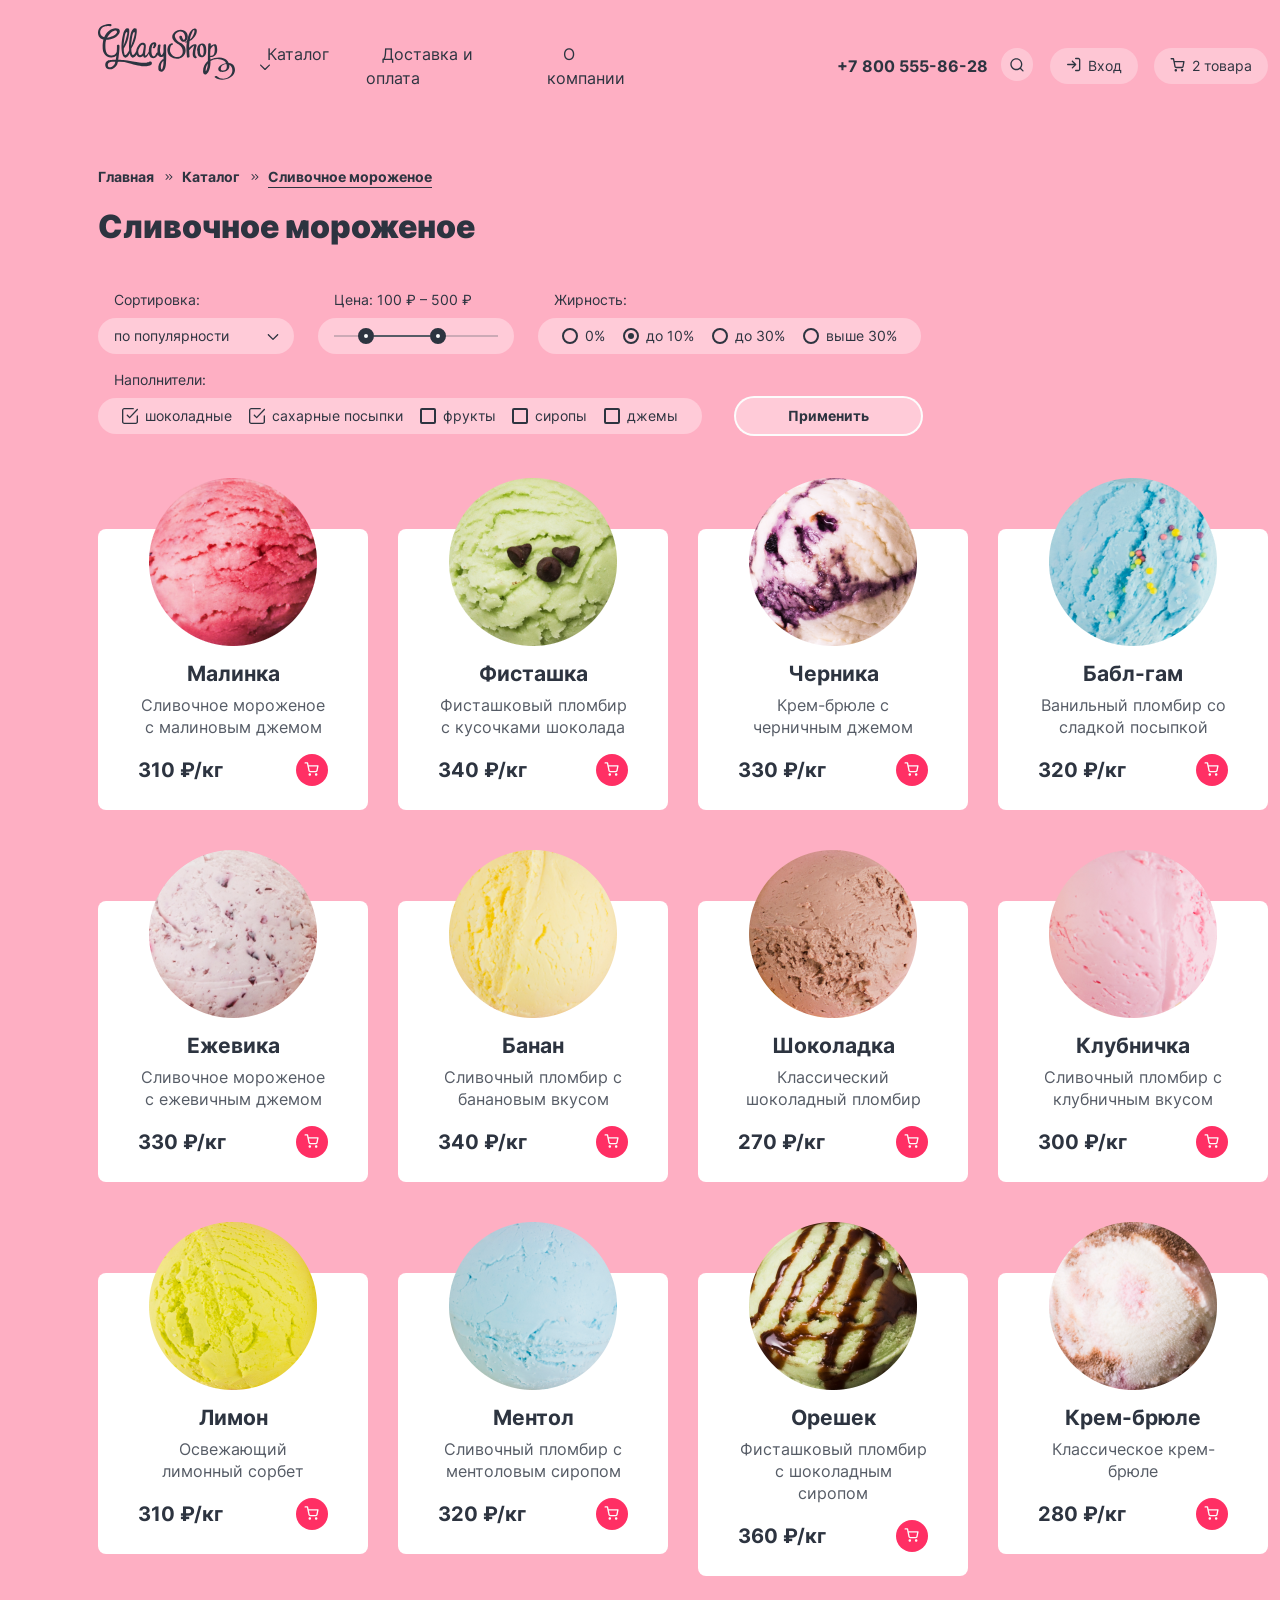
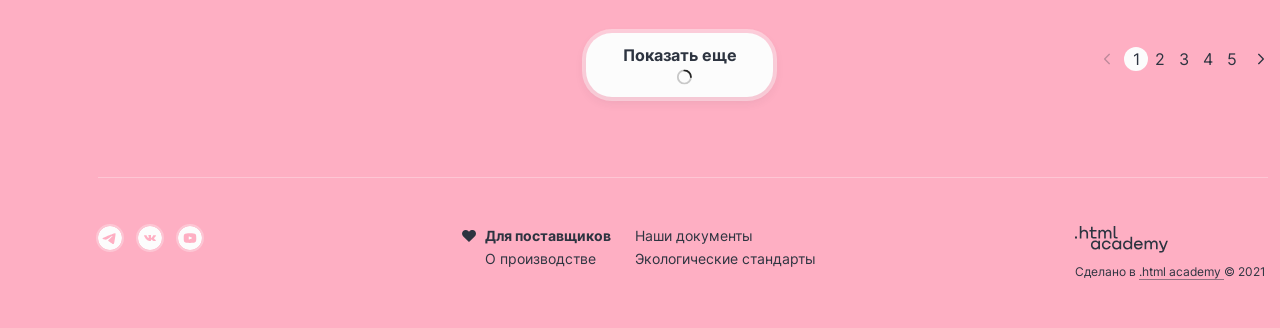
==== commit eaeda780: "исправления - 10 Nov" ====
--- a/catalog.html
+++ b/catalog.html
@@ -110,7 +110,7 @@
                   </svg>
                 </a>
                 <!-- Popover Search -->
-                <div class="popover popover-search popover-close">
+                <div class="popover popover-search">
                   <div class="popover-search-content">
                     <div class="container-search-form">
                       <form
@@ -122,7 +122,7 @@
                           <span class="visually-hidden">Search</span>
                           <input
                             class="field field-search"
-                            type="text"
+                            type="search"
                             placeholder="Поиск по сайту"
                             name="search-gllacy"
                             id="search-gllacy"
@@ -137,6 +137,7 @@
                   </div>
                 </div>
               </li>
+              <!-- При добавлении класса active появляются popovers -->
               <li class="user-navigation-item user-navigation-item-enter">
                 <a
                   class="user-navigation-link user-navigation-link-enter"
@@ -159,7 +160,7 @@
                   >Вход</a
                 >
                 <!-- Popover Enter -->
-                <div class="popover popover-enter popover-close">
+                <div class="popover popover-enter">
                   <div class="popover-enter-content">
                     <h2 class="popover-title">Личный кабинет</h2>
                     <div class="container-enter-form">
@@ -191,24 +192,27 @@
                             required
                           />
                         </label>
+                        <div class="popover-enter-bottom">
+                          <button
+                            class="popover-enter-button pink-button"
+                            type="submit"
+                          >
+                            Войти
+                          </button>
+                          <div class="popover-help">
+                            <a
+                              class="popover-help-link restore-password"
+                              href=""
+                              >Забыли пароль?</a
+                            >
+                            <a class="popover-help-link registration" href=""
+                              >Регистрация</a
+                            >
+                          </div>
+                        </div>
                       </form>
                     </div>
-                    <div class="popover-enter-bottom">
-                      <button
-                        class="popover-enter-button pink-button"
-                        type="submit"
-                      >
-                        Войти
-                      </button>
-                      <div class="popover-help">
-                        <a class="popover-help-link restore-password" href=""
-                          >Забыли пароль?</a
-                        >
-                        <a class="popover-help-link registration" href=""
-                          >Регистрация</a
-                        >
-                      </div>
-                    </div>
+
                     <!-- При добавлении класса invalid для input - будет состояние ошибки -->
                   </div>
                 </div>
@@ -236,7 +240,7 @@
                 >
 
                 <!-- Popover  Cart 2 Товара-->
-                <div class="popover popover-cart popover-close">
+                <div class="popover popover-cart">
                   <div class="popover-cart-content">
                     <h2 class="popover-title">Корзина</h2>
                     <ul class="popover-list">
@@ -255,21 +259,23 @@
                           </div>
                         </a>
                         <p class="popover-item-price">310 ₽</p>
-                        <svg
-                          class="popover-item-cross"
-                          xmlns="http://www.w3.org/2000/svg"
-                          width="16"
-                          height="16"
-                          viewBox="0 0 16 16"
-                          fill="none"
-                        >
-                          <path
-                            fill-rule="evenodd"
-                            clip-rule="evenodd"
-                            d="M12.803 4.13807C13.0634 3.87772 13.0634 3.45561 12.803 3.19526C12.5427 2.93491 12.1206 2.93491 11.8602 3.19526L7.99914 7.05633L4.13807 3.19526C3.87772 2.93491 3.45561 2.93491 3.19526 3.19526C2.93491 3.45561 2.93491 3.87772 3.19526 4.13807L7.05633 7.99914L3.19526 11.8602C2.93491 12.1206 2.93491 12.5427 3.19526 12.803C3.45561 13.0634 3.87772 13.0634 4.13807 12.803L7.99914 8.94195L11.8602 12.803C12.1206 13.0634 12.5427 13.0634 12.803 12.803C13.0634 12.5427 13.0634 12.1206 12.803 11.8602L8.94195 7.99914L12.803 4.13807Z"
-                            fill="#2D3440"
-                          />
-                        </svg>
+                        <button class="popover-item-close" type="button">
+                          <svg
+                            class="popover-item-cross"
+                            xmlns="http://www.w3.org/2000/svg"
+                            width="16"
+                            height="16"
+                            viewBox="0 0 16 16"
+                            fill="none"
+                          >
+                            <path
+                              fill-rule="evenodd"
+                              clip-rule="evenodd"
+                              d="M12.803 4.13807C13.0634 3.87772 13.0634 3.45561 12.803 3.19526C12.5427 2.93491 12.1206 2.93491 11.8602 3.19526L7.99914 7.05633L4.13807 3.19526C3.87772 2.93491 3.45561 2.93491 3.19526 3.19526C2.93491 3.45561 2.93491 3.87772 3.19526 4.13807L7.05633 7.99914L3.19526 11.8602C2.93491 12.1206 2.93491 12.5427 3.19526 12.803C3.45561 13.0634 3.87772 13.0634 4.13807 12.803L7.99914 8.94195L11.8602 12.803C12.1206 13.0634 12.5427 13.0634 12.803 12.803C13.0634 12.5427 13.0634 12.1206 12.803 11.8602L8.94195 7.99914L12.803 4.13807Z"
+                              fill="#2D3440"
+                            />
+                          </svg>
+                        </button>
                       </li>
                       <li class="popover-item">
                         <a class="popover-link" href="#">
@@ -286,30 +292,29 @@
                           </div>
                         </a>
                         <p class="popover-item-price">480 ₽</p>
-                        <svg
-                          class="popover-item-cross"
-                          xmlns="http://www.w3.org/2000/svg"
-                          width="16"
-                          height="16"
-                          viewBox="0 0 16 16"
-                          fill="none"
-                        >
-                          <path
-                            fill-rule="evenodd"
-                            clip-rule="evenodd"
-                            d="M12.803 4.13807C13.0634 3.87772 13.0634 3.45561 12.803 3.19526C12.5427 2.93491 12.1206 2.93491 11.8602 3.19526L7.99914 7.05633L4.13807 3.19526C3.87772 2.93491 3.45561 2.93491 3.19526 3.19526C2.93491 3.45561 2.93491 3.87772 3.19526 4.13807L7.05633 7.99914L3.19526 11.8602C2.93491 12.1206 2.93491 12.5427 3.19526 12.803C3.45561 13.0634 3.87772 13.0634 4.13807 12.803L7.99914 8.94195L11.8602 12.803C12.1206 13.0634 12.5427 13.0634 12.803 12.803C13.0634 12.5427 13.0634 12.1206 12.803 11.8602L8.94195 7.99914L12.803 4.13807Z"
-                            fill="#2D3440"
-                          />
-                        </svg>
+                        <button class="popover-item-close" type="button">
+                          <svg
+                            class="popover-item-cross"
+                            xmlns="http://www.w3.org/2000/svg"
+                            width="16"
+                            height="16"
+                            viewBox="0 0 16 16"
+                            fill="none"
+                          >
+                            <path
+                              fill-rule="evenodd"
+                              clip-rule="evenodd"
+                              d="M12.803 4.13807C13.0634 3.87772 13.0634 3.45561 12.803 3.19526C12.5427 2.93491 12.1206 2.93491 11.8602 3.19526L7.99914 7.05633L4.13807 3.19526C3.87772 2.93491 3.45561 2.93491 3.19526 3.19526C2.93491 3.45561 2.93491 3.87772 3.19526 4.13807L7.05633 7.99914L3.19526 11.8602C2.93491 12.1206 2.93491 12.5427 3.19526 12.803C3.45561 13.0634 3.87772 13.0634 4.13807 12.803L7.99914 8.94195L11.8602 12.803C12.1206 13.0634 12.5427 13.0634 12.803 12.803C13.0634 12.5427 13.0634 12.1206 12.803 11.8602L8.94195 7.99914L12.803 4.13807Z"
+                              fill="#2D3440"
+                            />
+                          </svg>
+                        </button>
                       </li>
                     </ul>
                     <div class="popover-bottom">
-                      <button
-                        class="popover-cart-button pink-button"
-                        type="submit"
-                      >
+                      <a class="popover-cart-button-link pink-button">
                         Оформить заказ
-                      </button>
+                      </a>
                       <span class="sum">Итого: 790 ₽</span>
                     </div>
                   </div>
@@ -468,18 +473,15 @@
                       viewBox="0 0 16 16"
                       fill="none"
                     >
-                      <g clip-path="url(#clip0_32680_1578)">
-                        <path
-                          fill-rule="evenodd"
-                          clip-rule="evenodd"
-                          d="M1.61526 1.61526C1.79573 1.43471 2.04045 1.33333 2.29556 1.33333H11.2544C11.6226 1.33333 11.9211 1.03486 11.9211 0.666667C11.9211 0.298477 11.6226 0 11.2544 0H2.29556C1.68665 0 1.10273 0.241993 0.672253 0.672654C0.241784 1.1033 0 1.68733 0 2.29624V13.7033C0 14.3122 0.241784 14.8962 0.672253 15.3269C1.10273 15.7575 1.68665 15.9995 2.29556 15.9995H13.6978C14.3067 15.9995 14.8906 15.7575 15.3211 15.3269C15.7515 14.8962 15.9933 14.3122 15.9933 13.7033V7.99976C15.9933 7.63157 15.6949 7.3331 15.3267 7.3331C14.9585 7.3331 14.66 7.63157 14.66 7.99976V13.7033C14.66 13.9588 14.5586 14.2037 14.3781 14.3843C14.1976 14.5648 13.9529 14.6662 13.6978 14.6662H2.29556C2.04045 14.6662 1.79573 14.5648 1.61526 14.3843C1.43478 14.2037 1.33333 13.9588 1.33333 13.7033V2.29624C1.33333 2.04077 1.43478 1.79582 1.61526 1.61526ZM15.8166 1.9404C16.0698 1.6731 16.0584 1.25115 15.7911 0.997933C15.5238 0.74472 15.1019 0.756136 14.8486 1.02343L7.61402 8.66042L5.78242 6.72695C5.52921 6.45966 5.10725 6.44824 4.83996 6.70145C4.57266 6.95467 4.56125 7.37662 4.81446 7.64392L7.13004 10.0883C7.25594 10.2212 7.43095 10.2965 7.61402 10.2965C7.79709 10.2965 7.9721 10.2212 8.098 10.0883L15.8166 1.9404Z"
-                          fill="#2D3440"
-                        />
-                      </g>
+                      <path
+                        fill-rule="evenodd"
+                        clip-rule="evenodd"
+                        d="M1.61526 1.61526C1.79573 1.43471 2.04045 1.33333 2.29556 1.33333H11.2544C11.6226 1.33333 11.9211 1.03486 11.9211 0.666667C11.9211 0.298477 11.6226 0 11.2544 0H2.29556C1.68665 0 1.10273 0.241993 0.672253 0.672654C0.241784 1.1033 0 1.68733 0 2.29624V13.7033C0 14.3122 0.241784 14.8962 0.672253 15.3269C1.10273 15.7575 1.68665 15.9995 2.29556 15.9995H13.6978C14.3067 15.9995 14.8906 15.7575 15.3211 15.3269C15.7515 14.8962 15.9933 14.3122 15.9933 13.7033V7.99976C15.9933 7.63157 15.6949 7.3331 15.3267 7.3331C14.9585 7.3331 14.66 7.63157 14.66 7.99976V13.7033C14.66 13.9588 14.5586 14.2037 14.3781 14.3843C14.1976 14.5648 13.9529 14.6662 13.6978 14.6662H2.29556C2.04045 14.6662 1.79573 14.5648 1.61526 14.3843C1.43478 14.2037 1.33333 13.9588 1.33333 13.7033V2.29624C1.33333 2.04077 1.43478 1.79582 1.61526 1.61526ZM15.8166 1.9404C16.0698 1.6731 16.0584 1.25115 15.7911 0.997933C15.5238 0.74472 15.1019 0.756136 14.8486 1.02343L7.61402 8.66042L5.78242 6.72695C5.52921 6.45966 5.10725 6.44824 4.83996 6.70145C4.57266 6.95467 4.56125 7.37662 4.81446 7.64392L7.13004 10.0883C7.25594 10.2212 7.43095 10.2965 7.61402 10.2965C7.79709 10.2965 7.9721 10.2212 8.098 10.0883L15.8166 1.9404Z"
+                        fill="#2D3440"
+                      />
+
                       <defs>
-                        <clipPath id="clip0_32680_1578">
-                          <rect width="16" height="16" fill="white" />
-                        </clipPath>
+                        <rect width="16" height="16" fill="white" />
                       </defs>
                     </svg>
                     <span class="control-label">шоколадные</span>
@@ -503,18 +505,14 @@
                       viewBox="0 0 16 16"
                       fill="none"
                     >
-                      <g clip-path="url(#clip0_32680_1578)">
-                        <path
-                          fill-rule="evenodd"
-                          clip-rule="evenodd"
-                          d="M1.61526 1.61526C1.79573 1.43471 2.04045 1.33333 2.29556 1.33333H11.2544C11.6226 1.33333 11.9211 1.03486 11.9211 0.666667C11.9211 0.298477 11.6226 0 11.2544 0H2.29556C1.68665 0 1.10273 0.241993 0.672253 0.672654C0.241784 1.1033 0 1.68733 0 2.29624V13.7033C0 14.3122 0.241784 14.8962 0.672253 15.3269C1.10273 15.7575 1.68665 15.9995 2.29556 15.9995H13.6978C14.3067 15.9995 14.8906 15.7575 15.3211 15.3269C15.7515 14.8962 15.9933 14.3122 15.9933 13.7033V7.99976C15.9933 7.63157 15.6949 7.3331 15.3267 7.3331C14.9585 7.3331 14.66 7.63157 14.66 7.99976V13.7033C14.66 13.9588 14.5586 14.2037 14.3781 14.3843C14.1976 14.5648 13.9529 14.6662 13.6978 14.6662H2.29556C2.04045 14.6662 1.79573 14.5648 1.61526 14.3843C1.43478 14.2037 1.33333 13.9588 1.33333 13.7033V2.29624C1.33333 2.04077 1.43478 1.79582 1.61526 1.61526ZM15.8166 1.9404C16.0698 1.6731 16.0584 1.25115 15.7911 0.997933C15.5238 0.74472 15.1019 0.756136 14.8486 1.02343L7.61402 8.66042L5.78242 6.72695C5.52921 6.45966 5.10725 6.44824 4.83996 6.70145C4.57266 6.95467 4.56125 7.37662 4.81446 7.64392L7.13004 10.0883C7.25594 10.2212 7.43095 10.2965 7.61402 10.2965C7.79709 10.2965 7.9721 10.2212 8.098 10.0883L15.8166 1.9404Z"
-                          fill="#2D3440"
-                        />
-                      </g>
+                      <path
+                        fill-rule="evenodd"
+                        clip-rule="evenodd"
+                        d="M1.61526 1.61526C1.79573 1.43471 2.04045 1.33333 2.29556 1.33333H11.2544C11.6226 1.33333 11.9211 1.03486 11.9211 0.666667C11.9211 0.298477 11.6226 0 11.2544 0H2.29556C1.68665 0 1.10273 0.241993 0.672253 0.672654C0.241784 1.1033 0 1.68733 0 2.29624V13.7033C0 14.3122 0.241784 14.8962 0.672253 15.3269C1.10273 15.7575 1.68665 15.9995 2.29556 15.9995H13.6978C14.3067 15.9995 14.8906 15.7575 15.3211 15.3269C15.7515 14.8962 15.9933 14.3122 15.9933 13.7033V7.99976C15.9933 7.63157 15.6949 7.3331 15.3267 7.3331C14.9585 7.3331 14.66 7.63157 14.66 7.99976V13.7033C14.66 13.9588 14.5586 14.2037 14.3781 14.3843C14.1976 14.5648 13.9529 14.6662 13.6978 14.6662H2.29556C2.04045 14.6662 1.79573 14.5648 1.61526 14.3843C1.43478 14.2037 1.33333 13.9588 1.33333 13.7033V2.29624C1.33333 2.04077 1.43478 1.79582 1.61526 1.61526ZM15.8166 1.9404C16.0698 1.6731 16.0584 1.25115 15.7911 0.997933C15.5238 0.74472 15.1019 0.756136 14.8486 1.02343L7.61402 8.66042L5.78242 6.72695C5.52921 6.45966 5.10725 6.44824 4.83996 6.70145C4.57266 6.95467 4.56125 7.37662 4.81446 7.64392L7.13004 10.0883C7.25594 10.2212 7.43095 10.2965 7.61402 10.2965C7.79709 10.2965 7.9721 10.2212 8.098 10.0883L15.8166 1.9404Z"
+                        fill="#2D3440"
+                      />
                       <defs>
-                        <clipPath id="clip0_32680_1578">
-                          <rect width="16" height="16" fill="white" />
-                        </clipPath>
+                        <rect width="16" height="16" fill="white" />
                       </defs>
                     </svg>
                     <span class="control-label">сахарные посыпки</span>
@@ -537,18 +535,14 @@
                       viewBox="0 0 16 16"
                       fill="none"
                     >
-                      <g clip-path="url(#clip0_32680_1578)">
-                        <path
-                          fill-rule="evenodd"
-                          clip-rule="evenodd"
-                          d="M1.61526 1.61526C1.79573 1.43471 2.04045 1.33333 2.29556 1.33333H11.2544C11.6226 1.33333 11.9211 1.03486 11.9211 0.666667C11.9211 0.298477 11.6226 0 11.2544 0H2.29556C1.68665 0 1.10273 0.241993 0.672253 0.672654C0.241784 1.1033 0 1.68733 0 2.29624V13.7033C0 14.3122 0.241784 14.8962 0.672253 15.3269C1.10273 15.7575 1.68665 15.9995 2.29556 15.9995H13.6978C14.3067 15.9995 14.8906 15.7575 15.3211 15.3269C15.7515 14.8962 15.9933 14.3122 15.9933 13.7033V7.99976C15.9933 7.63157 15.6949 7.3331 15.3267 7.3331C14.9585 7.3331 14.66 7.63157 14.66 7.99976V13.7033C14.66 13.9588 14.5586 14.2037 14.3781 14.3843C14.1976 14.5648 13.9529 14.6662 13.6978 14.6662H2.29556C2.04045 14.6662 1.79573 14.5648 1.61526 14.3843C1.43478 14.2037 1.33333 13.9588 1.33333 13.7033V2.29624C1.33333 2.04077 1.43478 1.79582 1.61526 1.61526ZM15.8166 1.9404C16.0698 1.6731 16.0584 1.25115 15.7911 0.997933C15.5238 0.74472 15.1019 0.756136 14.8486 1.02343L7.61402 8.66042L5.78242 6.72695C5.52921 6.45966 5.10725 6.44824 4.83996 6.70145C4.57266 6.95467 4.56125 7.37662 4.81446 7.64392L7.13004 10.0883C7.25594 10.2212 7.43095 10.2965 7.61402 10.2965C7.79709 10.2965 7.9721 10.2212 8.098 10.0883L15.8166 1.9404Z"
-                          fill="#2D3440"
-                        />
-                      </g>
+                      <path
+                        fill-rule="evenodd"
+                        clip-rule="evenodd"
+                        d="M1.61526 1.61526C1.79573 1.43471 2.04045 1.33333 2.29556 1.33333H11.2544C11.6226 1.33333 11.9211 1.03486 11.9211 0.666667C11.9211 0.298477 11.6226 0 11.2544 0H2.29556C1.68665 0 1.10273 0.241993 0.672253 0.672654C0.241784 1.1033 0 1.68733 0 2.29624V13.7033C0 14.3122 0.241784 14.8962 0.672253 15.3269C1.10273 15.7575 1.68665 15.9995 2.29556 15.9995H13.6978C14.3067 15.9995 14.8906 15.7575 15.3211 15.3269C15.7515 14.8962 15.9933 14.3122 15.9933 13.7033V7.99976C15.9933 7.63157 15.6949 7.3331 15.3267 7.3331C14.9585 7.3331 14.66 7.63157 14.66 7.99976V13.7033C14.66 13.9588 14.5586 14.2037 14.3781 14.3843C14.1976 14.5648 13.9529 14.6662 13.6978 14.6662H2.29556C2.04045 14.6662 1.79573 14.5648 1.61526 14.3843C1.43478 14.2037 1.33333 13.9588 1.33333 13.7033V2.29624C1.33333 2.04077 1.43478 1.79582 1.61526 1.61526ZM15.8166 1.9404C16.0698 1.6731 16.0584 1.25115 15.7911 0.997933C15.5238 0.74472 15.1019 0.756136 14.8486 1.02343L7.61402 8.66042L5.78242 6.72695C5.52921 6.45966 5.10725 6.44824 4.83996 6.70145C4.57266 6.95467 4.56125 7.37662 4.81446 7.64392L7.13004 10.0883C7.25594 10.2212 7.43095 10.2965 7.61402 10.2965C7.79709 10.2965 7.9721 10.2212 8.098 10.0883L15.8166 1.9404Z"
+                        fill="#2D3440"
+                      />
                       <defs>
-                        <clipPath id="clip0_32680_1578">
-                          <rect width="16" height="16" fill="white" />
-                        </clipPath>
+                        <rect width="16" height="16" fill="white" />
                       </defs>
                     </svg>
                     <span class="control-label">фрукты</span>
@@ -571,18 +565,14 @@
                       viewBox="0 0 16 16"
                       fill="none"
                     >
-                      <g clip-path="url(#clip0_32680_1578)">
-                        <path
-                          fill-rule="evenodd"
-                          clip-rule="evenodd"
-                          d="M1.61526 1.61526C1.79573 1.43471 2.04045 1.33333 2.29556 1.33333H11.2544C11.6226 1.33333 11.9211 1.03486 11.9211 0.666667C11.9211 0.298477 11.6226 0 11.2544 0H2.29556C1.68665 0 1.10273 0.241993 0.672253 0.672654C0.241784 1.1033 0 1.68733 0 2.29624V13.7033C0 14.3122 0.241784 14.8962 0.672253 15.3269C1.10273 15.7575 1.68665 15.9995 2.29556 15.9995H13.6978C14.3067 15.9995 14.8906 15.7575 15.3211 15.3269C15.7515 14.8962 15.9933 14.3122 15.9933 13.7033V7.99976C15.9933 7.63157 15.6949 7.3331 15.3267 7.3331C14.9585 7.3331 14.66 7.63157 14.66 7.99976V13.7033C14.66 13.9588 14.5586 14.2037 14.3781 14.3843C14.1976 14.5648 13.9529 14.6662 13.6978 14.6662H2.29556C2.04045 14.6662 1.79573 14.5648 1.61526 14.3843C1.43478 14.2037 1.33333 13.9588 1.33333 13.7033V2.29624C1.33333 2.04077 1.43478 1.79582 1.61526 1.61526ZM15.8166 1.9404C16.0698 1.6731 16.0584 1.25115 15.7911 0.997933C15.5238 0.74472 15.1019 0.756136 14.8486 1.02343L7.61402 8.66042L5.78242 6.72695C5.52921 6.45966 5.10725 6.44824 4.83996 6.70145C4.57266 6.95467 4.56125 7.37662 4.81446 7.64392L7.13004 10.0883C7.25594 10.2212 7.43095 10.2965 7.61402 10.2965C7.79709 10.2965 7.9721 10.2212 8.098 10.0883L15.8166 1.9404Z"
-                          fill="#2D3440"
-                        />
-                      </g>
+                      <path
+                        fill-rule="evenodd"
+                        clip-rule="evenodd"
+                        d="M1.61526 1.61526C1.79573 1.43471 2.04045 1.33333 2.29556 1.33333H11.2544C11.6226 1.33333 11.9211 1.03486 11.9211 0.666667C11.9211 0.298477 11.6226 0 11.2544 0H2.29556C1.68665 0 1.10273 0.241993 0.672253 0.672654C0.241784 1.1033 0 1.68733 0 2.29624V13.7033C0 14.3122 0.241784 14.8962 0.672253 15.3269C1.10273 15.7575 1.68665 15.9995 2.29556 15.9995H13.6978C14.3067 15.9995 14.8906 15.7575 15.3211 15.3269C15.7515 14.8962 15.9933 14.3122 15.9933 13.7033V7.99976C15.9933 7.63157 15.6949 7.3331 15.3267 7.3331C14.9585 7.3331 14.66 7.63157 14.66 7.99976V13.7033C14.66 13.9588 14.5586 14.2037 14.3781 14.3843C14.1976 14.5648 13.9529 14.6662 13.6978 14.6662H2.29556C2.04045 14.6662 1.79573 14.5648 1.61526 14.3843C1.43478 14.2037 1.33333 13.9588 1.33333 13.7033V2.29624C1.33333 2.04077 1.43478 1.79582 1.61526 1.61526ZM15.8166 1.9404C16.0698 1.6731 16.0584 1.25115 15.7911 0.997933C15.5238 0.74472 15.1019 0.756136 14.8486 1.02343L7.61402 8.66042L5.78242 6.72695C5.52921 6.45966 5.10725 6.44824 4.83996 6.70145C4.57266 6.95467 4.56125 7.37662 4.81446 7.64392L7.13004 10.0883C7.25594 10.2212 7.43095 10.2965 7.61402 10.2965C7.79709 10.2965 7.9721 10.2212 8.098 10.0883L15.8166 1.9404Z"
+                        fill="#2D3440"
+                      />
                       <defs>
-                        <clipPath id="clip0_32680_1578">
-                          <rect width="16" height="16" fill="white" />
-                        </clipPath>
+                        <rect width="16" height="16" fill="white" />
                       </defs>
                     </svg>
                     <span class="control-label">сиропы</span>
@@ -605,18 +595,14 @@
                       viewBox="0 0 16 16"
                       fill="none"
                     >
-                      <g clip-path="url(#clip0_32680_1578)">
-                        <path
-                          fill-rule="evenodd"
-                          clip-rule="evenodd"
-                          d="M1.61526 1.61526C1.79573 1.43471 2.04045 1.33333 2.29556 1.33333H11.2544C11.6226 1.33333 11.9211 1.03486 11.9211 0.666667C11.9211 0.298477 11.6226 0 11.2544 0H2.29556C1.68665 0 1.10273 0.241993 0.672253 0.672654C0.241784 1.1033 0 1.68733 0 2.29624V13.7033C0 14.3122 0.241784 14.8962 0.672253 15.3269C1.10273 15.7575 1.68665 15.9995 2.29556 15.9995H13.6978C14.3067 15.9995 14.8906 15.7575 15.3211 15.3269C15.7515 14.8962 15.9933 14.3122 15.9933 13.7033V7.99976C15.9933 7.63157 15.6949 7.3331 15.3267 7.3331C14.9585 7.3331 14.66 7.63157 14.66 7.99976V13.7033C14.66 13.9588 14.5586 14.2037 14.3781 14.3843C14.1976 14.5648 13.9529 14.6662 13.6978 14.6662H2.29556C2.04045 14.6662 1.79573 14.5648 1.61526 14.3843C1.43478 14.2037 1.33333 13.9588 1.33333 13.7033V2.29624C1.33333 2.04077 1.43478 1.79582 1.61526 1.61526ZM15.8166 1.9404C16.0698 1.6731 16.0584 1.25115 15.7911 0.997933C15.5238 0.74472 15.1019 0.756136 14.8486 1.02343L7.61402 8.66042L5.78242 6.72695C5.52921 6.45966 5.10725 6.44824 4.83996 6.70145C4.57266 6.95467 4.56125 7.37662 4.81446 7.64392L7.13004 10.0883C7.25594 10.2212 7.43095 10.2965 7.61402 10.2965C7.79709 10.2965 7.9721 10.2212 8.098 10.0883L15.8166 1.9404Z"
-                          fill="#2D3440"
-                        />
-                      </g>
+                      <path
+                        fill-rule="evenodd"
+                        clip-rule="evenodd"
+                        d="M1.61526 1.61526C1.79573 1.43471 2.04045 1.33333 2.29556 1.33333H11.2544C11.6226 1.33333 11.9211 1.03486 11.9211 0.666667C11.9211 0.298477 11.6226 0 11.2544 0H2.29556C1.68665 0 1.10273 0.241993 0.672253 0.672654C0.241784 1.1033 0 1.68733 0 2.29624V13.7033C0 14.3122 0.241784 14.8962 0.672253 15.3269C1.10273 15.7575 1.68665 15.9995 2.29556 15.9995H13.6978C14.3067 15.9995 14.8906 15.7575 15.3211 15.3269C15.7515 14.8962 15.9933 14.3122 15.9933 13.7033V7.99976C15.9933 7.63157 15.6949 7.3331 15.3267 7.3331C14.9585 7.3331 14.66 7.63157 14.66 7.99976V13.7033C14.66 13.9588 14.5586 14.2037 14.3781 14.3843C14.1976 14.5648 13.9529 14.6662 13.6978 14.6662H2.29556C2.04045 14.6662 1.79573 14.5648 1.61526 14.3843C1.43478 14.2037 1.33333 13.9588 1.33333 13.7033V2.29624C1.33333 2.04077 1.43478 1.79582 1.61526 1.61526ZM15.8166 1.9404C16.0698 1.6731 16.0584 1.25115 15.7911 0.997933C15.5238 0.74472 15.1019 0.756136 14.8486 1.02343L7.61402 8.66042L5.78242 6.72695C5.52921 6.45966 5.10725 6.44824 4.83996 6.70145C4.57266 6.95467 4.56125 7.37662 4.81446 7.64392L7.13004 10.0883C7.25594 10.2212 7.43095 10.2965 7.61402 10.2965C7.79709 10.2965 7.9721 10.2212 8.098 10.0883L15.8166 1.9404Z"
+                        fill="#2D3440"
+                      />
                       <defs>
-                        <clipPath id="clip0_32680_1578">
-                          <rect width="16" height="16" fill="white" />
-                        </clipPath>
+                        <rect width="16" height="16" fill="white" />
                       </defs>
                     </svg>
                     <span class="control-label">джемы</span>
--- a/styles/styles.css
+++ b/styles/styles.css
@@ -124,6 +124,10 @@
   transform: translateY(-50%);
 }
 
+.min-navigation-item.active .dropdown-item-svg {
+  transform: translateY(-50%) rotate(180deg);
+}
+
 .main-navigation-link {
   list-style-type: none;
   text-decoration: none;
@@ -168,7 +172,7 @@
   fill: #fcfcfc;
 }
 
-.main-navigation-item.active .popover {
+.main-navigation-item.active .popover-dropdown {
   display: block;
 }
 
@@ -201,6 +205,7 @@
   padding-bottom: 8px;
   border-radius: 4px;
   box-shadow: 0 8px 16px 0 rgba(45, 52, 64, 0.12);
+  display: none;
 }
 
 .popover-dropdown::before {
@@ -213,13 +218,9 @@
   right: 0;
 }
 
-.popover-dropdown-close {
-  display: none;
-}
-
-.tabs-item:hover + .popover-dropdown {
+/* .tabs-item:hover + .popover-dropdown {
   display: block;
-}
+} */
 
 /* .tabs-item-link:hover {
   background: #ff4a78;
@@ -230,10 +231,6 @@
   background-size: 16px 16px;
 } */
 
-/* .tabs-item-link:hover .dropdown-item-svg {
-  display: none;
-} */
-
 .tabs-dropdown-list {
   margin: 0;
   padding: 0;
@@ -370,23 +367,19 @@
   fill: #fcfcfc;
 }
 
-/* .user-navigation-item.active .popover {
+.user-navigation-item.active .popover {
+  display: block;
+}
+
+.user-navigation-item.active .user-navigation-link:hover {
+  opacity: 0.6;
+}
+
+/* .user-navigation-item.active .user-navigation-link:hover + .popover {
   display: block;
 } */
 
-.user-navigation-item.active .user-navigation-link:hover {
-  opacity: 0.6;
-}
-
-/* .user-navigation-item.active .user-navigation-link:hover .popover {
-  display: block;
-} */
-
-.user-navigation-item.active .user-navigation-link:hover + .popover {
-  display: block;
-}
-
-.popover-close {
+.popover {
   display: none;
 }
 
@@ -492,36 +485,35 @@
 }
 
 /* Class Loading - это состояние спинера для загрузки */
-.white-button.loading {
-  padding: 12px 56px 12px 32px;
-  max-width: 211px;
+.loading::after {
+  content: "";
   background-image: url("../images/spinner-white-button.svg");
   background-repeat: no-repeat;
   background-size: 16px 16px;
-  background-position: 155px 18px;
+  display: inline-block;
+  width: 16px;
+  height: 16px;
+  vertical-align: bottom;
+  margin-left: 8px;
 }
 
 .white-button.loading::after {
-  content: "";
   background-image: url("../images/spinner-white-button.svg");
-  background-size: 16px 16px;
-  background-position: 155px 18px;
+}
+
+.pink-button.loading {
+  padding: 12px;
 }
 
 .pink-button.loading::after {
   content: "";
   background-image: url("../images/spinner-pink-button.svg");
   background-size: 16px 16px;
-  background-position: 155px 18px;
-}
-
-.pink-button.loading {
-  padding: 12px 142px 12px 32px;
-  max-width: 211px;
-  background-image: url("../images/spinner-pink-button.svg");
-  background-repeat: no-repeat;
-  background-size: 16px 16px;
-  background-position: 128px 14px;
+  display: inline-block;
+  width: 16px;
+  height: 16px;
+  vertical-align: bottom;
+  margin-left: 8px;
 }
 
 .slider-item-button {
@@ -1637,7 +1629,7 @@
 }
 
 .field-search {
-  width: 305px;
+  width: 100%;
   height: 48px;
   border-radius: 4px;
   border: 1px solid #b9b9b9;
@@ -1677,12 +1669,12 @@
 .field:disabled {
   border: 1px solid #b9b9b9;
   background: #e7e7e7;
-  opacity: 0.65;
+  color: rgba(45, 52, 64, 0.65);
 }
 
 .field:disabled:hover {
-  border: 1px solid #b9b9b9;
-  background: #e7e7e7;
+  /* border: 1px solid #b9b9b9;
+  background: #e7e7e7; */
   color: #2d3440;
 }
 
@@ -1751,18 +1743,14 @@
   background-position: left 16px center;
 }
 
+.popover-enter-bottom {
+  margin-top: 16px;
+  display: flex;
+}
+
 .popover-enter-button {
-  margin-top: 16px;
   margin-right: 23px;
   position: relative;
-}
-
-.popover-enter-bottom {
-  /* margin-top: 16px; */
-  display: flex;
-  position: absolute;
-  left: 184px;
-  bottom: 53px;
 }
 
 .popover-help-link {
@@ -1908,12 +1896,23 @@
   transform: translateY(-50%);
 }
 
-.popover-item-cross {
+.popover-item-close {
   position: absolute;
   right: 0;
   top: 50%;
   transform: translateY(-50%);
   cursor: pointer;
+  border: none;
+  width: 16px;
+  height: 16px;
+  background-color: transparent;
+}
+
+.popover-item-cross {
+  position: absolute;
+  right: 0;
+  top: 50%;
+  transform: translateY(-50%);
 }
 
 .popover-bottom {
@@ -1923,7 +1922,7 @@
 }
 
 .popover-cart-button {
-  width: 206px;
+  min-width: 206px;
   color: #fcfcfc;
   text-align: center;
   font-family: "Inter", sans-serif;
@@ -2361,14 +2360,16 @@
   border-color: rgba(252, 252, 252, 1);
 }
 
-/* .control-input[type="radio"]:focus + .control-mark {
+/* Radio Focus */
+.control-input[type="radio"]:focus-visible + .control-mark {
   border-color: rgba(252, 252, 252, 1);
 }
 
-.control-input[type="radio"]:focus:checked + .control-mark::before {
+.control-input[type="radio"]:checked:focus-visible + .control-mark::before {
   background-color: rgba(252, 252, 252, 1);
-} */
-
+}
+
+/* Radio Disabled */
 .control-input[type="radio"]:checked:disabled + .control-mark::before {
   background-color: rgba(45, 52, 64, 0.5);
 }
@@ -2425,6 +2426,21 @@
   display: block;
 }
 
+/* Checkbox Focus */
+.control-input[type="checkbox"]:focus-visible + .checkbox-control-mark {
+  border: 2px solid rgba(252, 252, 252, 1);
+}
+
+.control-input[type="checkbox"]:checked:focus-visible + .checkbox-control-mark {
+  display: none;
+}
+
+.control-input[type="checkbox"]:checked:focus-visible ~ .checked-svg path {
+  display: block;
+  fill: #ffffff;
+}
+
+/* Svg */
 svg.checked-svg {
   position: absolute;
   left: 0;
@@ -2437,10 +2453,18 @@
 }
 
 /* Disabled */
-/* svg.disabled-svg path {
+.control-input[type="checkbox"]:disabled + .checkbox-control-mark {
+  border: 2px solid rgba(45, 52, 64, 0.5);
+}
+
+.control-input[type="checkbox"]:checked:disabled + .checkbox-control-mark {
+  display: none;
+}
+
+.control-input[type="checkbox"]:checked:disabled ~ .checked-svg path {
+  display: block;
   fill: rgba(45, 52, 64, 0.5);
-  background-color: transparent;
-} */
+}
 
 .sorting-button {
   margin-top: 28px;
@@ -2453,7 +2477,6 @@
   font-weight: 700;
   line-height: 20px;
   border-radius: 20px;
-  /* border: 2px solid #fcfcfc; */
   border: none;
   box-shadow: 0 0 0 2px #fcfcfc;
   background: #ffcbd8;
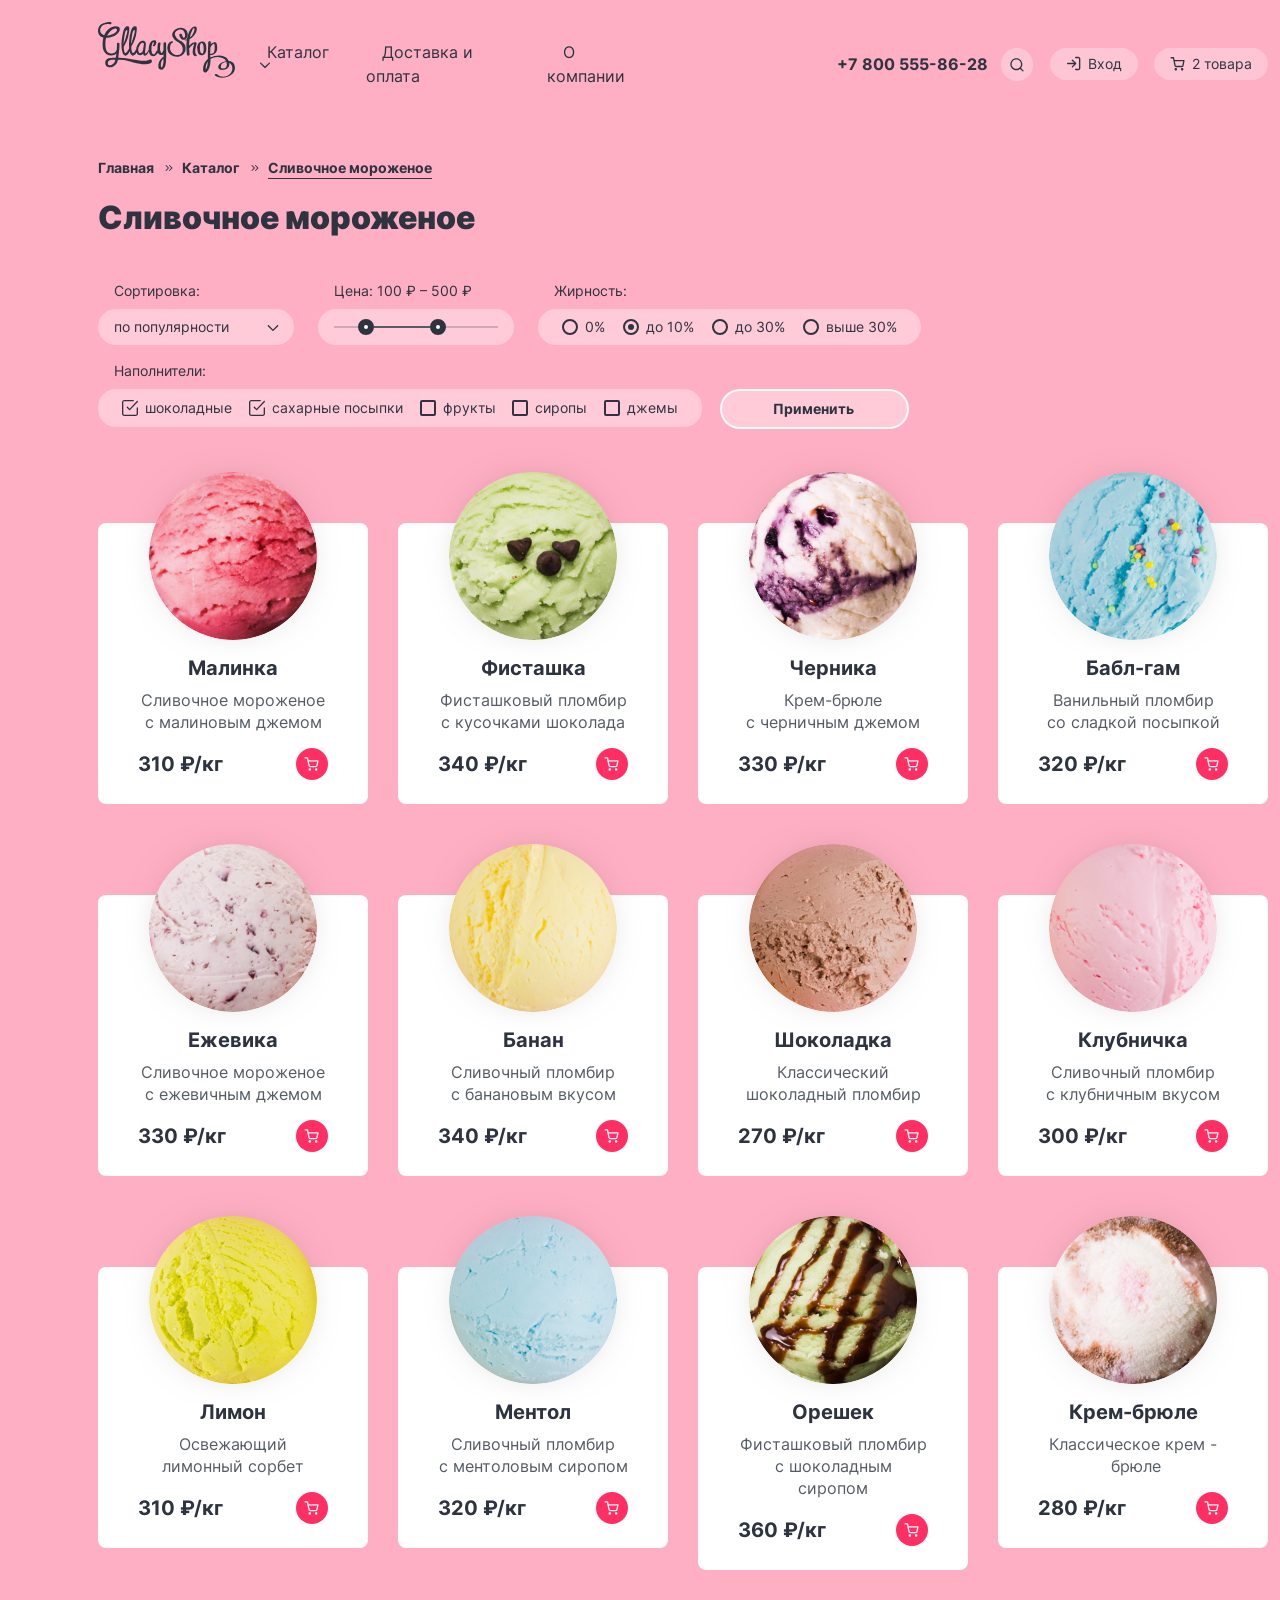
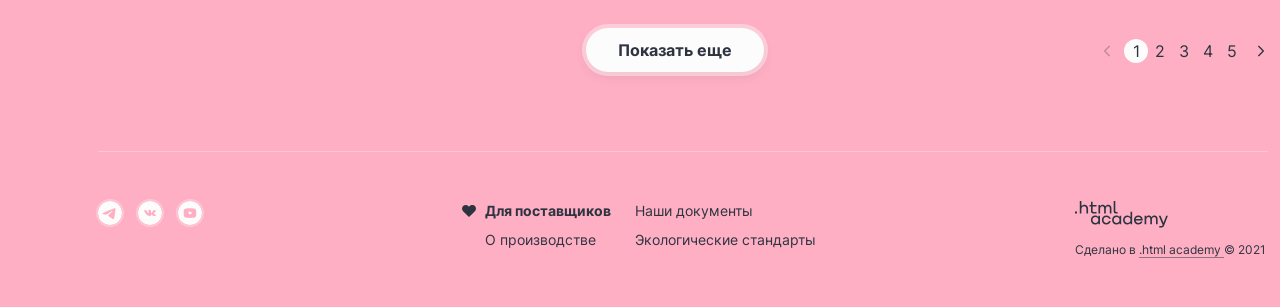
==== commit 35d60119: "pixel-perfect: catalog + popover" ====
--- a/catalog.html
+++ b/catalog.html
@@ -21,9 +21,8 @@
               />
             </a>
             <ul class="main-navigation-list">
-              <li
-                class="main-navigation-item tabs-item tabs-item--active tabs-item--dropdown"
-              >
+              <!-- При добавлении класса active кнопка будет розовой + появится popover -->
+              <li class="main-navigation-item tabs-item">
                 <a
                   class="main-navigation-link tabs-item-link"
                   href="catalog.html"
@@ -217,6 +216,7 @@
                   </div>
                 </div>
               </li>
+              <!-- При добавлении класса active кнопка будет розовой + появится popover -->
               <li class="user-navigation-item user-navigation-item-cart">
                 <a
                   class="user-navigation-link user-navigation-link-cart"
@@ -240,6 +240,7 @@
                 >
 
                 <!-- Popover  Cart 2 Товара-->
+
                 <div class="popover popover-cart">
                   <div class="popover-cart-content">
                     <h2 class="popover-title">Корзина</h2>
@@ -449,7 +450,7 @@
           </div>
 
           <!-- Checkbox Fillers -->
-          <div class="catalog-form-row">
+          <div class="catalog-form-row catalog-form-row-fillers">
             <section class="checkbox">
               <h2 class="checkbox-title catalog-sorting-titles">
                 Наполнители:
@@ -717,7 +718,7 @@
                   ><h3 class="product-card-title">Черника</h3></a
                 >
                 <p class="product-card-description">
-                  Крем-брюле с черничным джемом
+                  Крем-брюле с&nbsp;черничным джемом
                 </p>
                 <div class="buy">
                   <span class="product-price">330 ₽/кг</span>
@@ -758,7 +759,7 @@
                   ><h3 class="product-card-title">Бабл-гам</h3></a
                 >
                 <p class="product-card-description">
-                  Ванильный пломбир со сладкой посыпкой
+                  Ванильный пломбир со&nbsp;сладкой посыпкой
                 </p>
                 <div class="buy">
                   <span class="product-price">320 ₽/кг</span>
@@ -840,7 +841,7 @@
                   ><h3 class="product-card-title">Банан</h3></a
                 >
                 <p class="product-card-description">
-                  Сливочный пломбир с банановым вкусом
+                  Сливочный пломбир с&nbsp;банановым вкусом
                 </p>
                 <div class="buy">
                   <span class="product-price">340 ₽/кг</span>
@@ -922,7 +923,7 @@
                   ><h3 class="product-card-title">Клубничка</h3></a
                 >
                 <p class="product-card-description">
-                  Сливочный пломбир с клубничным вкусом
+                  Сливочный пломбир с&nbsp;клубничным вкусом
                 </p>
                 <div class="buy">
                   <span class="product-price">300 ₽/кг</span>
@@ -1004,7 +1005,7 @@
                   ><h3 class="product-card-title">Ментол</h3></a
                 >
                 <p class="product-card-description">
-                  Сливочный пломбир с ментоловым сиропом
+                  Сливочный пломбир с&nbsp;ментоловым сиропом
                 </p>
                 <div class="buy">
                   <span class="product-price">320 ₽/кг</span>
@@ -1085,7 +1086,9 @@
                 <a class="product-card-title-link" href=""
                   ><h3 class="product-card-title">Крем-брюле</h3></a
                 >
-                <p class="product-card-description">Классическое крем-брюле</p>
+                <p class="product-card-description">
+                  Классическое крем&nbsp;-&nbsp;брюле
+                </p>
                 <div class="buy">
                   <span class="product-price">280 ₽/кг</span>
                   <button class="product-buy" type="button">
@@ -1116,8 +1119,8 @@
       <!-- Catalog bottom -->
       <section class="catalog-bottom">
         <h2 class="visually-hidden">Управление каталогом</h2>
-        <button class="catalog-button white-button loading" type="button">
-          <!-- Class Loading - это состояние спинера для загрузки -->
+        <!-- При добавлении класса loading - у кнопки появится состояние спинера для загрузки -->
+        <button class="catalog-button white-button" type="button">
           Показать еще
         </button>
         <div class="catalog-pagination">
--- a/styles/styles.css
+++ b/styles/styles.css
@@ -76,6 +76,7 @@
 .container {
   margin: 0 auto;
   width: 1170px;
+  margin-bottom: -5px;
 }
 
 .main-logo:hover {
@@ -84,7 +85,7 @@
 
 .navigation {
   display: flex;
-  padding: 24px 0;
+  padding: 22px 0;
   justify-content: space-between;
   align-items: center;
 }
@@ -121,6 +122,7 @@
   height: 16px;
   right: 16px;
   top: 50%;
+  /* top: 19px; */
   transform: translateY(-50%);
 }
 
@@ -193,8 +195,8 @@
 /* Catalog Dropdown List*/
 .popover-dropdown {
   position: absolute;
-  top: 37px;
-  right: -17px;
+  top: 38px;
+  right: -20px;
   box-sizing: border-box;
   font-family: "Inter", sans-serif;
   color: #2d3440;
@@ -285,7 +287,9 @@
 }
 
 .user-navigation {
-  width: 431px;
+  min-width: 431px;
+
+  max-width: 456px;
   display: flex;
   justify-content: space-between;
 }
@@ -308,7 +312,8 @@
 .user-navigation-list {
   margin: 0;
   padding: 0;
-  width: 267px;
+  min-width: 267px;
+  max-width: 292px;
   display: flex;
   list-style: none;
   justify-content: space-between;
@@ -322,11 +327,15 @@
   font-weight: 400;
   line-height: 20px;
   background-color: rgba(252, 252, 252, 0.3);
+  padding: 6px;
+  border-radius: 30px;
+  position: relative;
+  align-content: center;
+  display: flex;
+}
+
+.user-navigation-link-search {
   padding: 8px;
-  border-radius: 30px;
-  position: relative;
-  align-content: center;
-  display: flex;
 }
 
 .user-navigation-link:hover {
@@ -349,12 +358,13 @@
 
 .user-navigation-link-enter,
 .user-navigation-link-cart {
-  padding: 8px 16px;
+  padding: 6px 16px;
 }
 
 .enter,
 .cart {
   padding-right: 6px;
+  padding-top: 1px;
 }
 
 /* Class Active User Navigation*/
@@ -400,7 +410,7 @@
   width: 1170px;
   margin: 0 auto;
   display: flex;
-  margin-bottom: 80px;
+  margin-bottom: 94px;
   position: relative;
 }
 
@@ -517,7 +527,7 @@
 }
 
 .slider-item-button {
-  width: 148px;
+  width: 139px;
   margin: 0 336px 112px 70px;
 }
 
@@ -527,6 +537,7 @@
   display: flex;
   justify-content: space-between;
   align-items: center;
+  margin-top: 20px;
 }
 
 .slider-image {
@@ -554,12 +565,16 @@
 .slider-image.current::after {
   width: 327px;
   height: 312px;
+  margin-top: -4px;
 }
 
 .slider-image.current {
-  width: 50%;
+  width: 327px;
+  height: 520px;
   order: 1;
   opacity: 1;
+  margin-left: -10px;
+  margin-right: 18px;
 }
 
 .slider-image.current + .slider-image {
@@ -580,7 +595,7 @@
   list-style: none;
   justify-content: space-between;
   position: absolute;
-  bottom: 0;
+  bottom: -12px;
   left: 0;
 }
 
@@ -626,6 +641,9 @@
   cursor: pointer;
   outline: none;
   /* position: absolute; */
+  margin-top: 6px;
+  margin-right: 2px;
+  margin-left: -2px;
 }
 
 .slider-nav-button:hover {
@@ -683,7 +701,7 @@
   list-style: none;
   position: absolute;
   right: 0;
-  bottom: 0;
+  bottom: -13px;
 }
 
 .social {
@@ -787,7 +805,7 @@
 }
 
 .promotion-button {
-  width: 184px;
+  width: 176px;
 }
 
 .promotion-image {
@@ -832,11 +850,13 @@
   margin-bottom: 16px;
 }
 
-.product-imaage {
+.product-image {
   width: 168px;
   height: 168px;
   border-radius: 50%;
   object-fit: cover;
+  /* background: url(<path-to-image>), lightgray 50% / cover no-repeat; */
+  box-shadow: 0 0 45px -27px rgba(0, 0, 0, 0.5);
 }
 
 .product-container {
@@ -849,13 +869,14 @@
   color: #2d3440;
   text-align: center;
   font-family: "Inter", sans-serif;
-  margin-bottom: 8px;
+  font-size: 17px;
+  /* margin-bottom: 8px; */
   text-decoration: none;
 }
 
 .product-card-title {
   margin: 0;
-  margin-bottom: 8px;
+  margin-bottom: 9px;
 }
 
 .product-card-description {
@@ -866,7 +887,7 @@
   font-size: 16px;
   font-weight: 400;
   line-height: 22px;
-  margin-bottom: 16px;
+  margin-bottom: 15px;
 }
 
 .buy {
@@ -891,11 +912,18 @@
   border: none;
   border-radius: 26px;
   cursor: pointer;
+  position: relative;
+}
+
+.product-cart-icon {
+  position: absolute;
+  top: 50%;
+  left: 50%;
+  transform: translate(-50%, -50%);
 }
 
 .product-buy:hover {
   background-color: rgba(252, 252, 252, 0.3);
-  /* border: 2px solid rgba(255, 47, 100, 1); */
   box-shadow: 0 0 0 2px rgba(255, 47, 100, 1);
 }
 
@@ -986,7 +1014,7 @@
 .about-icon {
   height: 32px;
   width: 32px;
-  padding: 8px;
+  padding: 6px;
   border: 2px solid #2d3440;
   border-radius: 50%;
   flex-shrink: 0;
@@ -1076,7 +1104,7 @@
 }
 
 .subscription-field {
-  width: 316px;
+  width: 312px;
   height: 48px;
   padding-left: 16px;
   border: 1px solid #b9b9b9;
@@ -1088,6 +1116,7 @@
   font-style: normal;
   font-weight: 400;
   line-height: 20px;
+  margin-right: 14px;
 }
 
 .subscription-field:hover {
@@ -1098,6 +1127,10 @@
   border: 1px solid #2d3440;
   box-shadow: inset 0 0 0 1px #2d3440;
   outline: none;
+}
+
+.subscription-button {
+  width: 152px;
 }
 
 /* Pink Button */
@@ -1148,10 +1181,6 @@
   font-weight: 400;
 }
 
-.subscription-button {
-  width: 160px;
-}
-
 /* Delivery */
 .delivery {
   width: 1170px;
@@ -1198,7 +1227,8 @@
 
 .delivery-box-title {
   width: 380px;
-  margin: 40px 80px 32px 40px;
+  /* margin: 40px 80px 32px 40px; */
+  margin: 41px 80px 32px 40px;
   color: #565c66;
   font-family: "Inter", sans-serif;
   font-size: 16px;
@@ -1214,7 +1244,7 @@
 }
 
 .form-row {
-  width: 420px;
+  /* width: 420px; */
   display: flex;
   justify-content: space-between;
   margin-bottom: 20px;
@@ -1234,6 +1264,7 @@
   font-weight: 700;
   line-height: 20px;
   position: relative;
+  top: -3px;
 }
 
 .tooltip {
@@ -1244,7 +1275,7 @@
   padding: 0;
   display: block;
   color: #565c66;
-  top: 5px;
+  top: 2px;
   left: 44px;
 }
 
@@ -1252,7 +1283,7 @@
 .tooltip-address {
   position: absolute;
   left: 56px;
-  top: 5px;
+  top: 2px;
 }
 
 .tooltip-toggle {
@@ -1341,10 +1372,13 @@
   font-size: 16px;
   font-weight: 700;
   line-height: 20px;
+  position: absolute;
+  top: 0;
+  left: -4px;
 }
 
 .delivery-form-field {
-  height: 48px;
+  height: 46px;
   color: #2d3440;
   font-family: "Inter", sans-serif;
   font-size: 16px;
@@ -1353,8 +1387,8 @@
   border-radius: 4px;
   border: 1px solid #b9b9b9;
   background: #ffffff;
-  margin-top: 8px;
-  padding-left: 16px;
+  margin-top: 4px;
+  padding-left: 15px;
 }
 
 .delivery-form-field:hover {
@@ -1382,6 +1416,7 @@
 
 .field-group {
   margin: 0;
+  position: relative;
 }
 
 .field-date {
@@ -1429,12 +1464,13 @@
 
 .contacts-title {
   width: 179px;
+  color: #565c66;
+  font-family: "Inter", sans-serif;
+  font-size: 16px;
+  font-weight: 400;
+  line-height: 22px;
+  margin-top: 0;
   margin-bottom: 12px;
-  color: #565c66;
-  font-family: "Inter", sans-serif;
-  font-size: 16px;
-  font-weight: 400;
-  line-height: 22px;
 }
 
 .contacts-adress {
@@ -1443,6 +1479,7 @@
   font-size: 20px;
   font-weight: 700;
   line-height: 24px;
+  margin-top: 0;
   margin-bottom: 24px;
 }
 
@@ -1453,10 +1490,12 @@
   font-size: 16px;
   font-weight: 400;
   line-height: 22px;
+  margin-top: 0;
   margin-bottom: 12px;
 }
 
 .contacts-box-phone {
+  margin-top: 0;
   margin-bottom: 0;
 }
 
@@ -1481,12 +1520,12 @@
   font-size: 14px;
   font-weight: 400;
   line-height: 20px;
-  margin-bottom: 28px;
+  margin-bottom: 32px;
   margin-top: 0;
 }
 
 .contacts-button {
-  width: 258px;
+  width: 250px;
 }
 
 /* Modal Window */
@@ -1518,6 +1557,7 @@
   border: none;
   background-color: #fcfcfc;
   box-shadow: 0 15px 40px 0 rgba(45, 52, 64, 0.12);
+  border-radius: 8px;
 }
 
 .modal-close-button {
@@ -1551,7 +1591,7 @@
 
 .contacts-form-field {
   width: 422px;
-  height: 48px;
+  height: 44px;
   border-radius: 4px;
   border: 1px solid #b9b9b9;
   background-color: rgba(255, 255, 255, 1);
@@ -1576,15 +1616,15 @@
 }
 
 .field-text {
-  height: 135px;
+  height: 132px;
   padding-top: 14px;
   resize: none;
 }
 
 .modal-button {
-  width: 160px;
-  margin-top: 16px;
-  color: #fcfcfc;
+  width: 152px;
+  margin-top: 11px;
+  /* color: #fcfcfc;
   text-align: center;
   font-family: "Inter", sans-serif;
   font-size: 16px;
@@ -1595,8 +1635,8 @@
   border: none;
   background: #ff2f64;
   box-shadow: 0 0 0 4px #ffcbd8, 0 4px 12px 0 rgba(45, 52, 64, 0.1);
-  cursor: pointer;
-  margin-left: 284px;
+  cursor: pointer; */
+  margin-left: 291px;
 }
 
 .user-navigation-item-search {
@@ -1605,7 +1645,7 @@
 
 .popover-search {
   position: absolute;
-  top: 45px;
+  top: 40px;
   right: 0;
   z-index: 6;
   box-sizing: border-box;
@@ -1685,7 +1725,7 @@
 
 .popover-enter {
   position: absolute;
-  top: 45px;
+  top: 40px;
   right: 0;
   z-index: 6;
   box-sizing: border-box;
@@ -1713,8 +1753,8 @@
 }
 
 .field-enter {
-  width: 308px;
-  height: 48px;
+  width: 304px;
+  height: 45px;
   color: #2d3440;
   font-family: "Inter", sans-serif;
   font-size: 16px;
@@ -1740,7 +1780,8 @@
 .field-enter-password {
   background-image: url("../images/password-enter.svg");
   background-repeat: no-repeat;
-  background-position: left 16px center;
+  background-position: 15px 20px;
+  height: 44px;
 }
 
 .popover-enter-bottom {
@@ -1762,6 +1803,10 @@
   text-decoration: none;
   position: relative;
   display: flex;
+}
+
+.restore-password {
+  margin-bottom: 4px;
 }
 
 .popover-help-link:hover {
@@ -1790,7 +1835,7 @@
 
 .popover-cart {
   position: absolute;
-  top: 45px;
+  top: 41px;
   right: 0;
   z-index: 6;
   box-sizing: border-box;
@@ -1948,7 +1993,7 @@
 /* Popover Cart Empty */
 .popover-empty {
   position: absolute;
-  top: 45px;
+  top: 41px;
   right: 0;
   z-index: 6;
   box-sizing: border-box;
@@ -1993,7 +2038,7 @@
 
 .footer-container {
   width: 1170px;
-  margin-top: 48px;
+  margin-top: 49px;
   margin-bottom: 48px;
   display: flex;
   justify-content: space-between;
@@ -2014,7 +2059,7 @@
   width: 356px;
   display: grid;
   grid-template-columns: 150px 211px;
-  gap: 1px 0;
+  gap: 9px 0;
   margin-bottom: 9px;
   align-items: baseline;
 }
@@ -2055,7 +2100,7 @@
 }
 
 .logo-html-academy-img {
-  margin-bottom: 5px;
+  margin-bottom: 8px;
 }
 
 .rights {
@@ -2066,7 +2111,6 @@
   font-size: 12px;
   font-weight: 400;
   line-height: 16px;
-  /* cursor: pointer; */
 }
 
 .academy-link {
@@ -2387,7 +2431,7 @@
   margin: 0;
   background-color: #ffcbd8;
   border-radius: 18px;
-  padding: 8px 24px;
+  padding: 9px 24px;
   display: flex;
   justify-content: space-between;
   list-style: none;
@@ -2466,8 +2510,14 @@
   fill: rgba(45, 52, 64, 0.5);
 }
 
+.catalog-form-row-fillers {
+  width: 809px;
+  display: flex;
+  justify-content: space-between;
+}
+
 .sorting-button {
-  margin-top: 28px;
+  margin-top: 30px;
   width: 185px;
   height: 36px;
   color: #2d3440;
@@ -2480,7 +2530,7 @@
   border: none;
   box-shadow: 0 0 0 2px #fcfcfc;
   background: #ffcbd8;
-  padding: 6px 32px 6px 32px;
+  padding: 8px 32px 8px 29px;
   cursor: pointer;
 }
 
@@ -2513,6 +2563,7 @@
 
 .catalog-product-list {
   margin: 0;
+  margin-top: 45px;
   padding: 0;
   display: grid;
   grid-template-columns: repeat(4, 270px);
@@ -2526,16 +2577,18 @@
   margin: 0 auto;
   display: flex;
   justify-content: space-between;
+  margin-top: 16px;
   margin-bottom: 40px;
-  padding-top: 41px;
-  padding-bottom: 41px;
+  padding-top: 39px;
+  padding-bottom: 35px;
   position: relative;
   padding-left: 488px;
 }
 
 .catalog-button {
   max-width: 187px;
-  /* height: 52px; */
+  height: 44px;
+  margin-top: 3px;
 }
 
 .catalog-pagination {
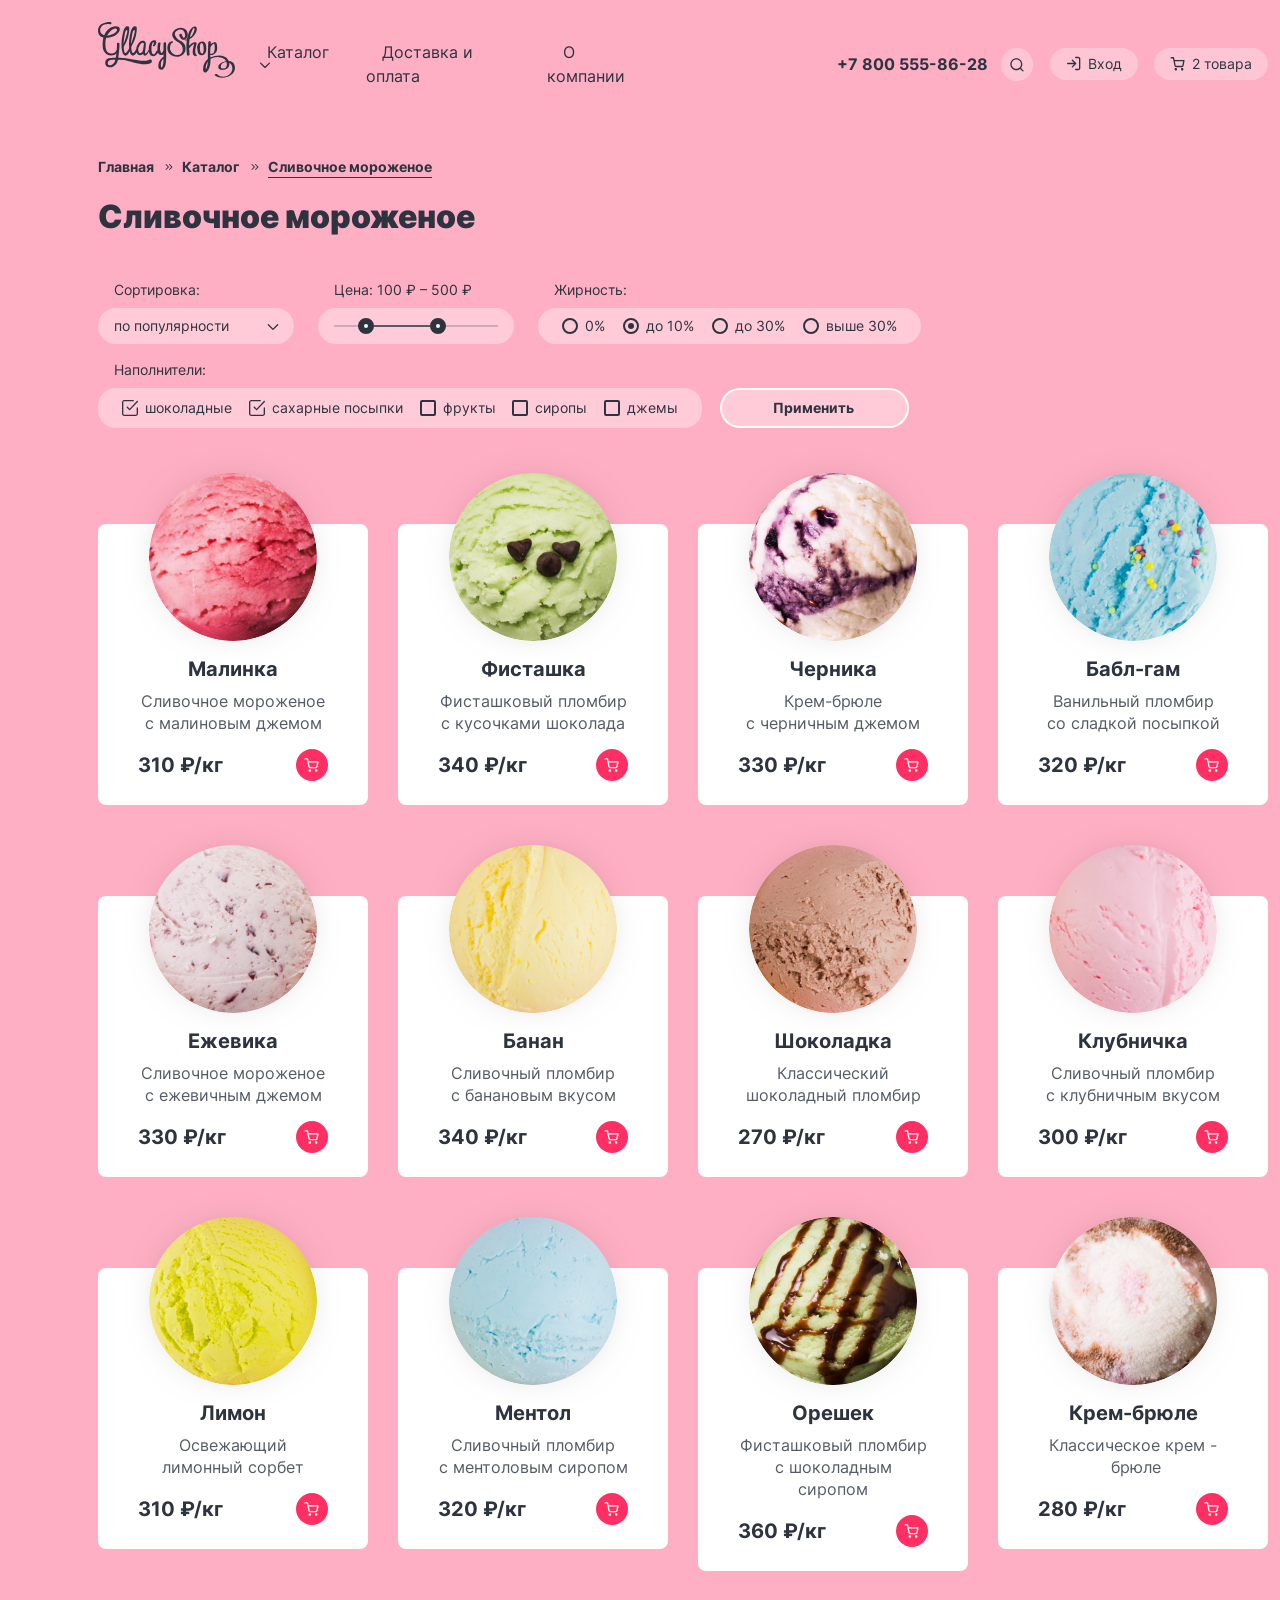
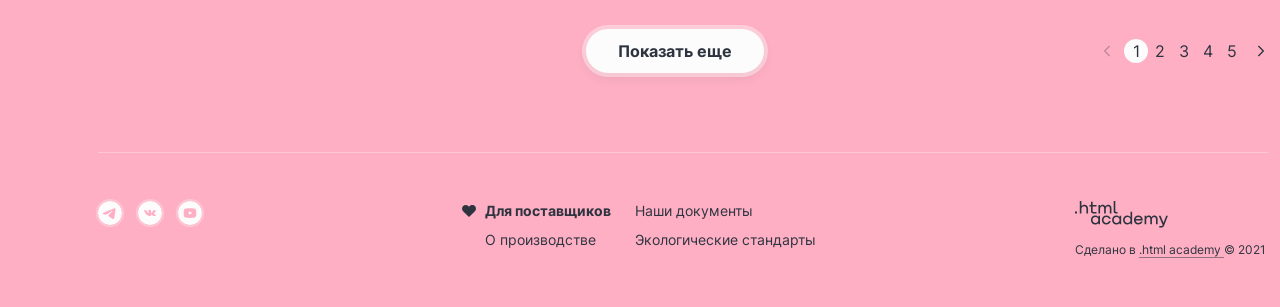
==== commit cc260865: "pixel-perfect: last changes 12 Nov" ====
--- a/catalog.html
+++ b/catalog.html
@@ -328,7 +328,7 @@
     </header>
 
     <!-- Main content -->
-    <main class="main-content">
+    <main class="main-content main-content-catalog">
       <section class="breadcrumbs-content container">
         <ul class="breadcrumbs">
           <li class="breadcrumbs-item">
--- a/styles/styles.css
+++ b/styles/styles.css
@@ -76,7 +76,7 @@
 .container {
   margin: 0 auto;
   width: 1170px;
-  margin-bottom: -5px;
+  margin-bottom: -1px;
 }
 
 .main-logo:hover {
@@ -740,7 +740,7 @@
 .promotion {
   width: 1170px;
   margin: 0 auto;
-  margin-bottom: 80px;
+  margin-bottom: 81px;
 }
 
 .promotion-main-title {
@@ -1202,6 +1202,7 @@
 
 .delivery-title {
   margin: 0;
+  margin-top: 1px;
   margin-bottom: 24px;
   width: 356px;
   text-align: left;
@@ -1378,7 +1379,7 @@
 }
 
 .delivery-form-field {
-  height: 46px;
+  height: 45px;
   color: #2d3440;
   font-family: "Inter", sans-serif;
   font-size: 16px;
@@ -1437,9 +1438,9 @@
 }
 
 .delivery-button {
-  width: 160px;
+  width: 152px;
   margin: 0 auto;
-  margin-top: 4px;
+  margin-top: 13px;
 }
 
 /* Contacts */
@@ -1491,7 +1492,7 @@
   font-weight: 400;
   line-height: 22px;
   margin-top: 0;
-  margin-bottom: 12px;
+  margin-bottom: 11px;
 }
 
 .contacts-box-phone {
@@ -1526,6 +1527,7 @@
 
 .contacts-button {
   width: 250px;
+  margin-bottom: 2px;
 }
 
 /* Modal Window */
@@ -2038,7 +2040,7 @@
 
 .footer-container {
   width: 1170px;
-  margin-top: 49px;
+  margin-top: 48px;
   margin-bottom: 48px;
   display: flex;
   justify-content: space-between;
@@ -2136,6 +2138,12 @@
   margin: 0 auto;
 }
 
+.main-content-catalog {
+  width: 1170px;
+  margin: 0 auto;
+  margin-top: -5px;
+}
+
 .breadcrumbs-content {
   width: 379px;
   margin: 32px 791px 40px 0;
@@ -2203,7 +2211,7 @@
 }
 
 .catalog-form-row {
-  width: 823px;
+  /* width: 823px; */
   margin: 0;
   margin-left: 0;
   display: flex;
@@ -2431,7 +2439,7 @@
   margin: 0;
   background-color: #ffcbd8;
   border-radius: 18px;
-  padding: 9px 24px;
+  padding: 10px 24px;
   display: flex;
   justify-content: space-between;
   list-style: none;
@@ -2597,8 +2605,8 @@
   display: flex;
   flex-wrap: wrap;
   justify-content: space-between;
-  margin-top: 14px;
-  margin-bottom: 14px;
+  margin-top: 13px;
+  margin-bottom: 15px;
 }
 
 .catalog-pagination-pages {
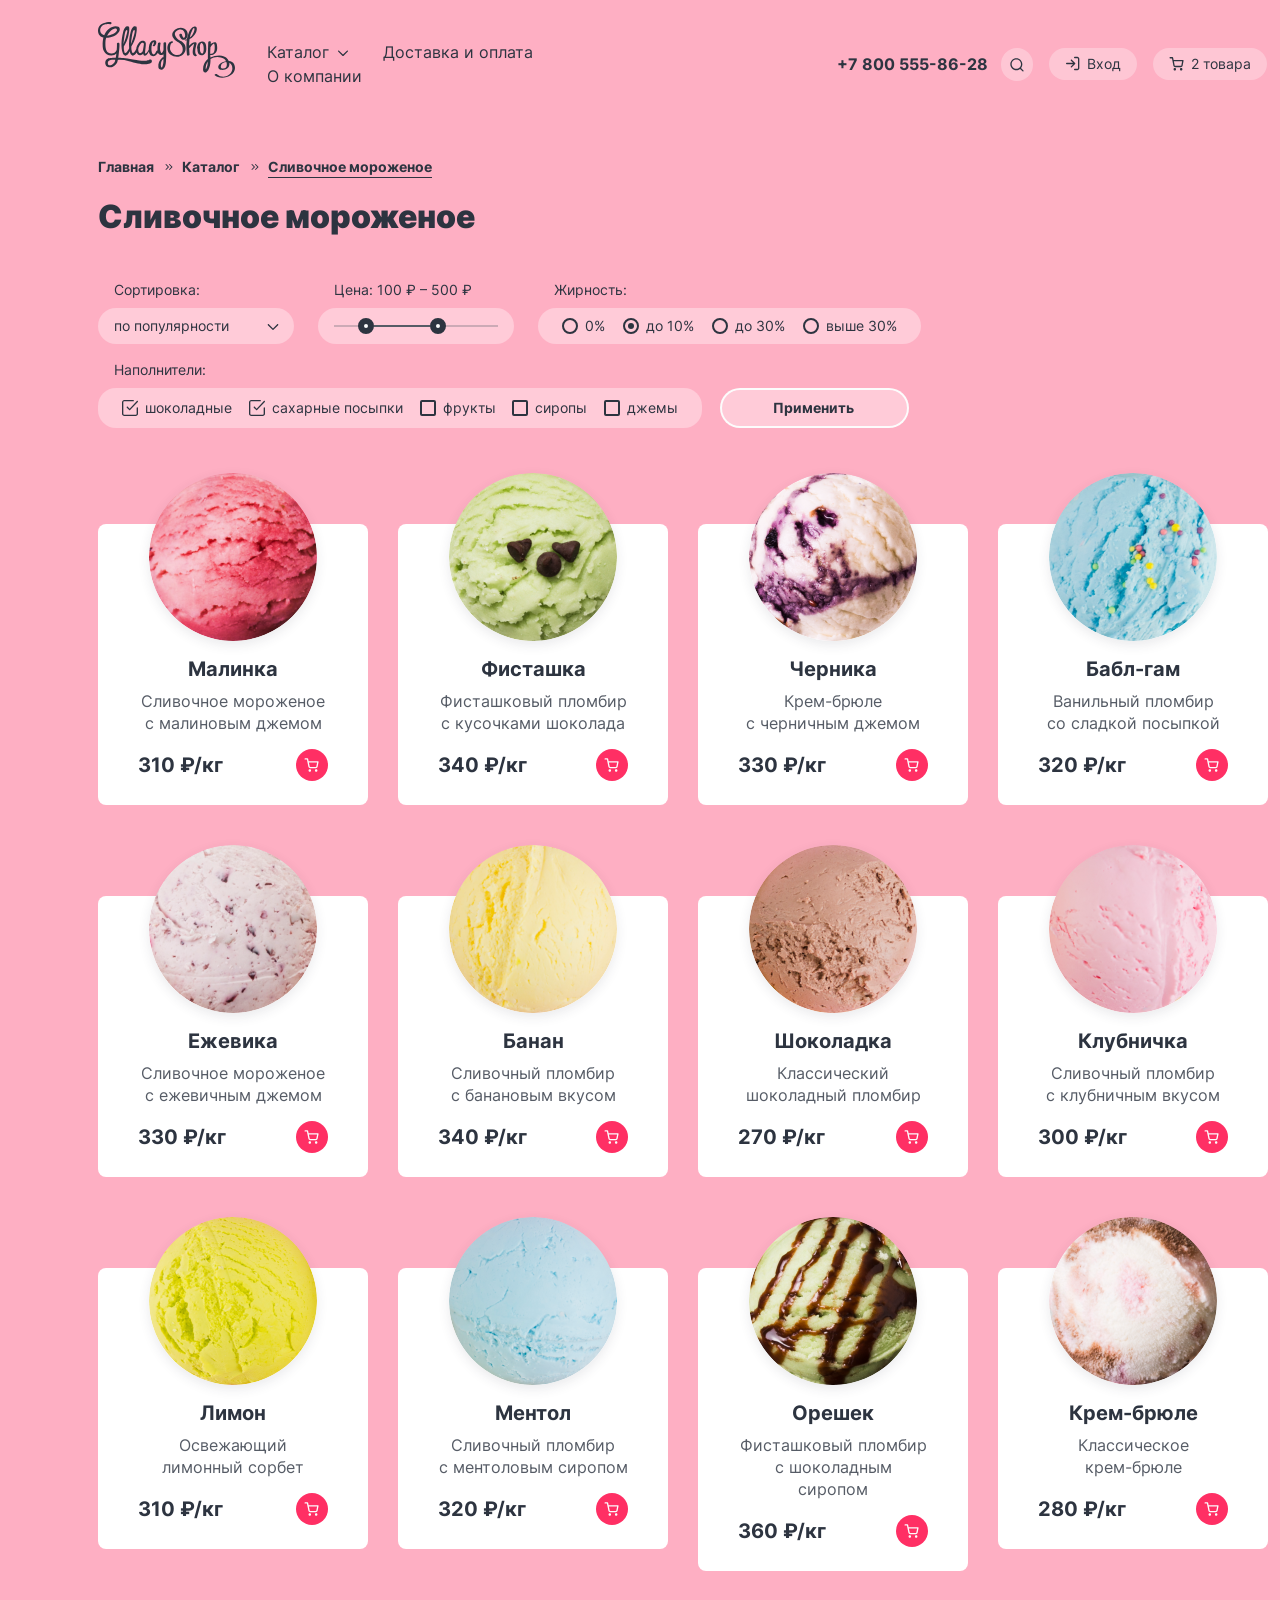
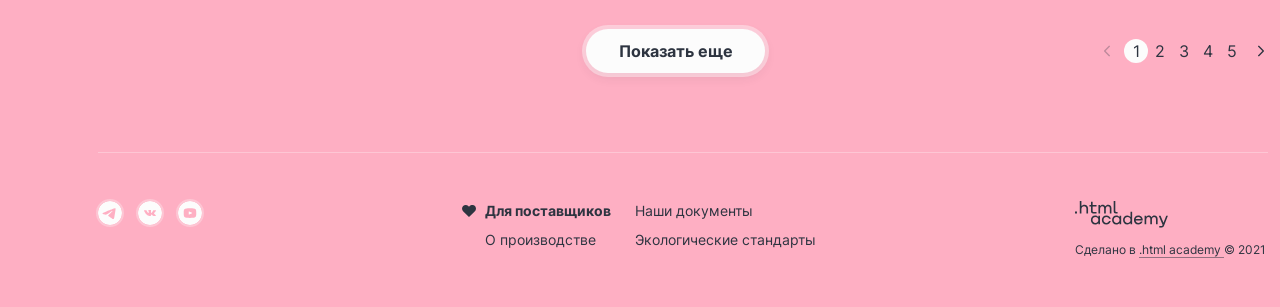
==== commit 08a4640d: "исправления - 13 Nov" ====
--- a/catalog.html
+++ b/catalog.html
@@ -1087,7 +1087,8 @@
                   ><h3 class="product-card-title">Крем-брюле</h3></a
                 >
                 <p class="product-card-description">
-                  Классическое крем&nbsp;-&nbsp;брюле
+                  Классическое<br />
+                  крем-брюле
                 </p>
                 <div class="buy">
                   <span class="product-price">280 ₽/кг</span>
--- a/styles/styles.css
+++ b/styles/styles.css
@@ -98,10 +98,14 @@
 .main-navigation-list {
   width: 422px;
   display: flex;
+  flex-wrap: wrap;
   list-style-type: none;
   text-decoration: none;
-  justify-content: space-between;
   padding-left: 16px;
+}
+
+.main-navigation-item {
+  margin-right: 0;
 }
 
 /* Catalog list */
@@ -122,11 +126,10 @@
   height: 16px;
   right: 16px;
   top: 50%;
-  /* top: 19px; */
   transform: translateY(-50%);
 }
 
-.min-navigation-item.active .dropdown-item-svg {
+.main-navigation-item.active .dropdown-item-svg {
   transform: translateY(-50%) rotate(180deg);
 }
 
@@ -141,13 +144,11 @@
   position: relative;
   padding: 8px 16px 8px 16px;
   border-radius: 30px;
-  /* background: #fcfcfc; */
 }
 
 .tabs-item-link {
   position: relative;
   padding-right: 38px;
-  /* padding: 8px 38px 8px 16px; */
 }
 
 .main-navigation-link:hover {
@@ -220,19 +221,6 @@
   right: 0;
 }
 
-/* .tabs-item:hover + .popover-dropdown {
-  display: block;
-} */
-
-/* .tabs-item-link:hover {
-  background: #ff4a78;
-  color: #fcfcfc;
-  background-image: url("../images/arrow-up-white.svg");
-  background-repeat: no-repeat;
-  background-position: 84px 10px;
-  background-size: 16px 16px;
-} */
-
 .tabs-dropdown-list {
   margin: 0;
   padding: 0;
@@ -291,6 +279,7 @@
 
   max-width: 456px;
   display: flex;
+  flex-wrap: wrap;
   justify-content: space-between;
 }
 
@@ -315,8 +304,16 @@
   min-width: 267px;
   max-width: 292px;
   display: flex;
+  flex-wrap: wrap;
   list-style: none;
-  justify-content: space-between;
+}
+
+.user-navigation-item {
+  margin-right: 16px;
+}
+
+.user-navigation-item:last-child {
+  margin-right: 0;
 }
 
 .user-navigation-link {
@@ -352,10 +349,6 @@
   outline: none;
 }
 
-/* .user-navigation-item:hover .popover {
-  display: block;
-} */
-
 .user-navigation-link-enter,
 .user-navigation-link-cart {
   padding: 6px 16px;
@@ -384,10 +377,6 @@
 .user-navigation-item.active .user-navigation-link:hover {
   opacity: 0.6;
 }
-
-/* .user-navigation-item.active .user-navigation-link:hover + .popover {
-  display: block;
-} */
 
 .popover {
   display: none;
@@ -588,8 +577,9 @@
 
 /* Slider Pagination */
 .slider-pagination {
-  width: 52px;
-  display: flex;
+  width: 60px;
+  display: flex;
+  flex-wrap: wrap;
   margin: 0;
   padding: 0;
   list-style: none;
@@ -640,7 +630,6 @@
   background-color: rgba(252, 252, 252, 0.3);
   cursor: pointer;
   outline: none;
-  /* position: absolute; */
   margin-top: 6px;
   margin-right: 2px;
   margin-left: -2px;
@@ -694,8 +683,9 @@
 /* Slider Social */
 .social-list {
   width: 104px;
-  display: flex;
-  justify-content: space-between;
+  display: grid;
+  grid-template-columns: repeat(3, 1fr);
+  gap: 16px;
   margin: 0;
   padding: 0;
   list-style: none;
@@ -833,6 +823,7 @@
   width: 1170px;
   list-style: none;
   display: flex;
+  flex-wrap: wrap;
   justify-content: space-between;
 }
 
@@ -855,8 +846,7 @@
   height: 168px;
   border-radius: 50%;
   object-fit: cover;
-  /* background: url(<path-to-image>), lightgray 50% / cover no-repeat; */
-  box-shadow: 0 0 45px -27px rgba(0, 0, 0, 0.5);
+  box-shadow: 0 4px 12px rgba(45, 52, 64, 0.1);
 }
 
 .product-container {
@@ -869,14 +859,13 @@
   color: #2d3440;
   text-align: center;
   font-family: "Inter", sans-serif;
-  font-size: 17px;
-  /* margin-bottom: 8px; */
   text-decoration: none;
 }
 
 .product-card-title {
   margin: 0;
   margin-bottom: 9px;
+  font-size: 20px;
 }
 
 .product-card-description {
@@ -958,10 +947,6 @@
 .product-buy:disabled .product-cart-icon path {
   fill: #565c66;
 }
-
-/* .product-cart-icon {
-  padding: 8px -24px;
-} */
 
 /* About */
 .about {
@@ -1142,7 +1127,6 @@
   font-weight: 700;
   line-height: 20px;
   border-radius: 26px;
-  /* border: 4px solid #ffcbd8; */
   border: none;
   background: #ff2f64;
   box-shadow: 0 0 0 4px rgba(255, 47, 100, 0.3),
@@ -1159,7 +1143,6 @@
 
 .pink-button:active {
   color: #fcfcfc;
-  /* border: 4px solid #feafc3; */
   background: #feafc3;
   box-shadow: 0 0 0 2px #2d3440, 0 4px 12px 0 rgba(45, 52, 64, 0.1);
   font-weight: 700;
@@ -1167,7 +1150,6 @@
 
 .pink-button:focus-visible {
   color: #fcfcfc;
-  /* border: 4px solid #ff2f64; */
   background: #ff2f64;
   box-shadow: 0 0 0 2px #2d3440, 0 4px 12px 0 rgba(45, 52, 64, 0.1);
   font-weight: 700;
@@ -1228,8 +1210,7 @@
 
 .delivery-box-title {
   width: 380px;
-  /* margin: 40px 80px 32px 40px; */
-  margin: 41px 80px 32px 40px;
+  margin: 42px 80px 28px 40px;
   color: #565c66;
   font-family: "Inter", sans-serif;
   font-size: 16px;
@@ -1245,7 +1226,7 @@
 }
 
 .form-row {
-  /* width: 420px; */
+  width: 420px;
   display: flex;
   justify-content: space-between;
   margin-bottom: 20px;
@@ -1265,7 +1246,6 @@
   font-weight: 700;
   line-height: 20px;
   position: relative;
-  top: -3px;
 }
 
 .tooltip {
@@ -1276,7 +1256,7 @@
   padding: 0;
   display: block;
   color: #565c66;
-  top: 2px;
+  top: 5px;
   left: 44px;
 }
 
@@ -1284,7 +1264,7 @@
 .tooltip-address {
   position: absolute;
   left: 56px;
-  top: 2px;
+  top: 4px;
 }
 
 .tooltip-toggle {
@@ -1373,13 +1353,12 @@
   font-size: 16px;
   font-weight: 700;
   line-height: 20px;
-  position: absolute;
-  top: 0;
-  left: -4px;
+  padding-top: 0;
+  margin-top: 3px;
 }
 
 .delivery-form-field {
-  height: 45px;
+  height: 46px;
   color: #2d3440;
   font-family: "Inter", sans-serif;
   font-size: 16px;
@@ -1388,7 +1367,7 @@
   border-radius: 4px;
   border: 1px solid #b9b9b9;
   background: #ffffff;
-  margin-top: 4px;
+  margin-top: 5px;
   padding-left: 15px;
 }
 
@@ -1402,14 +1381,6 @@
   outline: none;
 }
 
-/* .delivery-form-field input[type="value"] {
-  color: #b9b9b9;
-  font-family: "Inter", sans-serif;
-  font-size: 16px;
-  font-weight: 400;
-  line-height: 20px;
-} */
-
 input[type="date"]::-webkit-calendar-picker-indicator {
   opacity: 0;
   margin-left: -15px;
@@ -1418,6 +1389,11 @@
 .field-group {
   margin: 0;
   position: relative;
+  display: flex;
+  flex-direction: column;
+  justify-content: space-between;
+  align-items: flex-start;
+  width: 100%;
 }
 
 .field-date {
@@ -1425,7 +1401,9 @@
 }
 
 .field-phone {
-  width: 271px;
+  width: 268px;
+  padding-top: 0;
+  padding-bottom: 0;
 }
 
 .delivery-form-field::-webkit-outer-spin-button,
@@ -1434,13 +1412,13 @@
 }
 
 .field-adress {
-  width: 404px;
+  align-self: stretch;
 }
 
 .delivery-button {
   width: 152px;
   margin: 0 auto;
-  margin-top: 13px;
+  margin-top: 12px;
 }
 
 /* Contacts */
@@ -1626,18 +1604,6 @@
 .modal-button {
   width: 152px;
   margin-top: 11px;
-  /* color: #fcfcfc;
-  text-align: center;
-  font-family: "Inter", sans-serif;
-  font-size: 16px;
-  font-weight: 700;
-  line-height: 20px;
-  padding: 12px 32px;
-  border-radius: 26px;
-  border: none;
-  background: #ff2f64;
-  box-shadow: 0 0 0 4px #ffcbd8, 0 4px 12px 0 rgba(45, 52, 64, 0.1);
-  cursor: pointer; */
   margin-left: 291px;
 }
 
@@ -1715,8 +1681,6 @@
 }
 
 .field:disabled:hover {
-  /* border: 1px solid #b9b9b9;
-  background: #e7e7e7; */
   color: #2d3440;
 }
 
@@ -1911,6 +1875,11 @@
   height: 46px;
 }
 
+.popover-item-description {
+  max-width: 100px;
+  padding-right: 20px;
+}
+
 .popover-item-title {
   margin: 0;
   color: #2d3440;
@@ -2044,12 +2013,14 @@
   margin-bottom: 48px;
   display: flex;
   justify-content: space-between;
+  align-items: flex-start;
 }
 
 .footer-social-list {
   width: 104px;
-  display: flex;
-  justify-content: space-between;
+  display: grid;
+  grid-template-columns: repeat(3, 1fr);
+  gap: 16px;
   margin-bottom: auto;
   list-style: none;
   margin-top: 0;
@@ -2153,6 +2124,7 @@
   margin: 0;
   padding: 0;
   display: flex;
+  flex-wrap: wrap;
   list-style: none;
   margin-bottom: 16px;
 }
@@ -2211,11 +2183,11 @@
 }
 
 .catalog-form-row {
-  /* width: 823px; */
   margin: 0;
   margin-left: 0;
   display: flex;
   justify-content: space-between;
+  align-items: flex-start;
 }
 
 .catalog-form-row:first-child {
@@ -2262,7 +2234,6 @@
 }
 
 .select-control:focus-visible {
-  /* border: 2px solid #fcfcfc; */
   box-shadow: inset 0 0 0 2px rgba(252, 252, 252, 1);
   outline: none;
 }
@@ -2348,12 +2319,21 @@
 .radio-list {
   margin: 0;
   display: flex;
+  flex-wrap: wrap;
   justify-content: space-between;
   background-color: #ffcbd8;
   padding: 8px 24px;
   border: none;
   border-radius: 18px;
   list-style: none;
+}
+
+.radio-item {
+  margin-right: 16px;
+}
+
+.radio-item:last-child {
+  margin-right: 0;
 }
 
 .control {
@@ -2433,6 +2413,7 @@
 /* Checkbox Fillers */
 .checkbox {
   width: 604px;
+  margin-right: 16px;
 }
 
 .checkbox-list {
@@ -2441,8 +2422,17 @@
   border-radius: 18px;
   padding: 10px 24px;
   display: flex;
+  flex-wrap: wrap;
   justify-content: space-between;
   list-style: none;
+}
+
+.checkbox-item {
+  margin-right: 16px;
+}
+
+.checkbox-item:last-child {
+  margin-right: 0;
 }
 
 .checkbox-control-mark {
@@ -2527,7 +2517,6 @@
 .sorting-button {
   margin-top: 30px;
   width: 185px;
-  height: 36px;
   color: #2d3440;
   text-align: center;
   font-family: "Inter", sans-serif;
@@ -2591,20 +2580,19 @@
   padding-bottom: 35px;
   position: relative;
   padding-left: 488px;
+  align-items: flex-start;
 }
 
 .catalog-button {
-  max-width: 187px;
-  height: 44px;
+  width: 179px;
+  flex-shrink: 0;
   margin-top: 3px;
 }
 
 .catalog-pagination {
-  width: 168px;
-  height: 24px;
   display: flex;
   flex-wrap: wrap;
-  justify-content: space-between;
+  justify-content: flex-end;
   margin-top: 13px;
   margin-bottom: 15px;
 }
@@ -2612,9 +2600,9 @@
 .catalog-pagination-pages {
   margin: 0;
   padding: 0;
-  width: 120px;
-  display: flex;
-  justify-content: space-between;
+  display: flex;
+  flex-wrap: wrap;
+  justify-content: flex-end;
   list-style: none;
 }
 
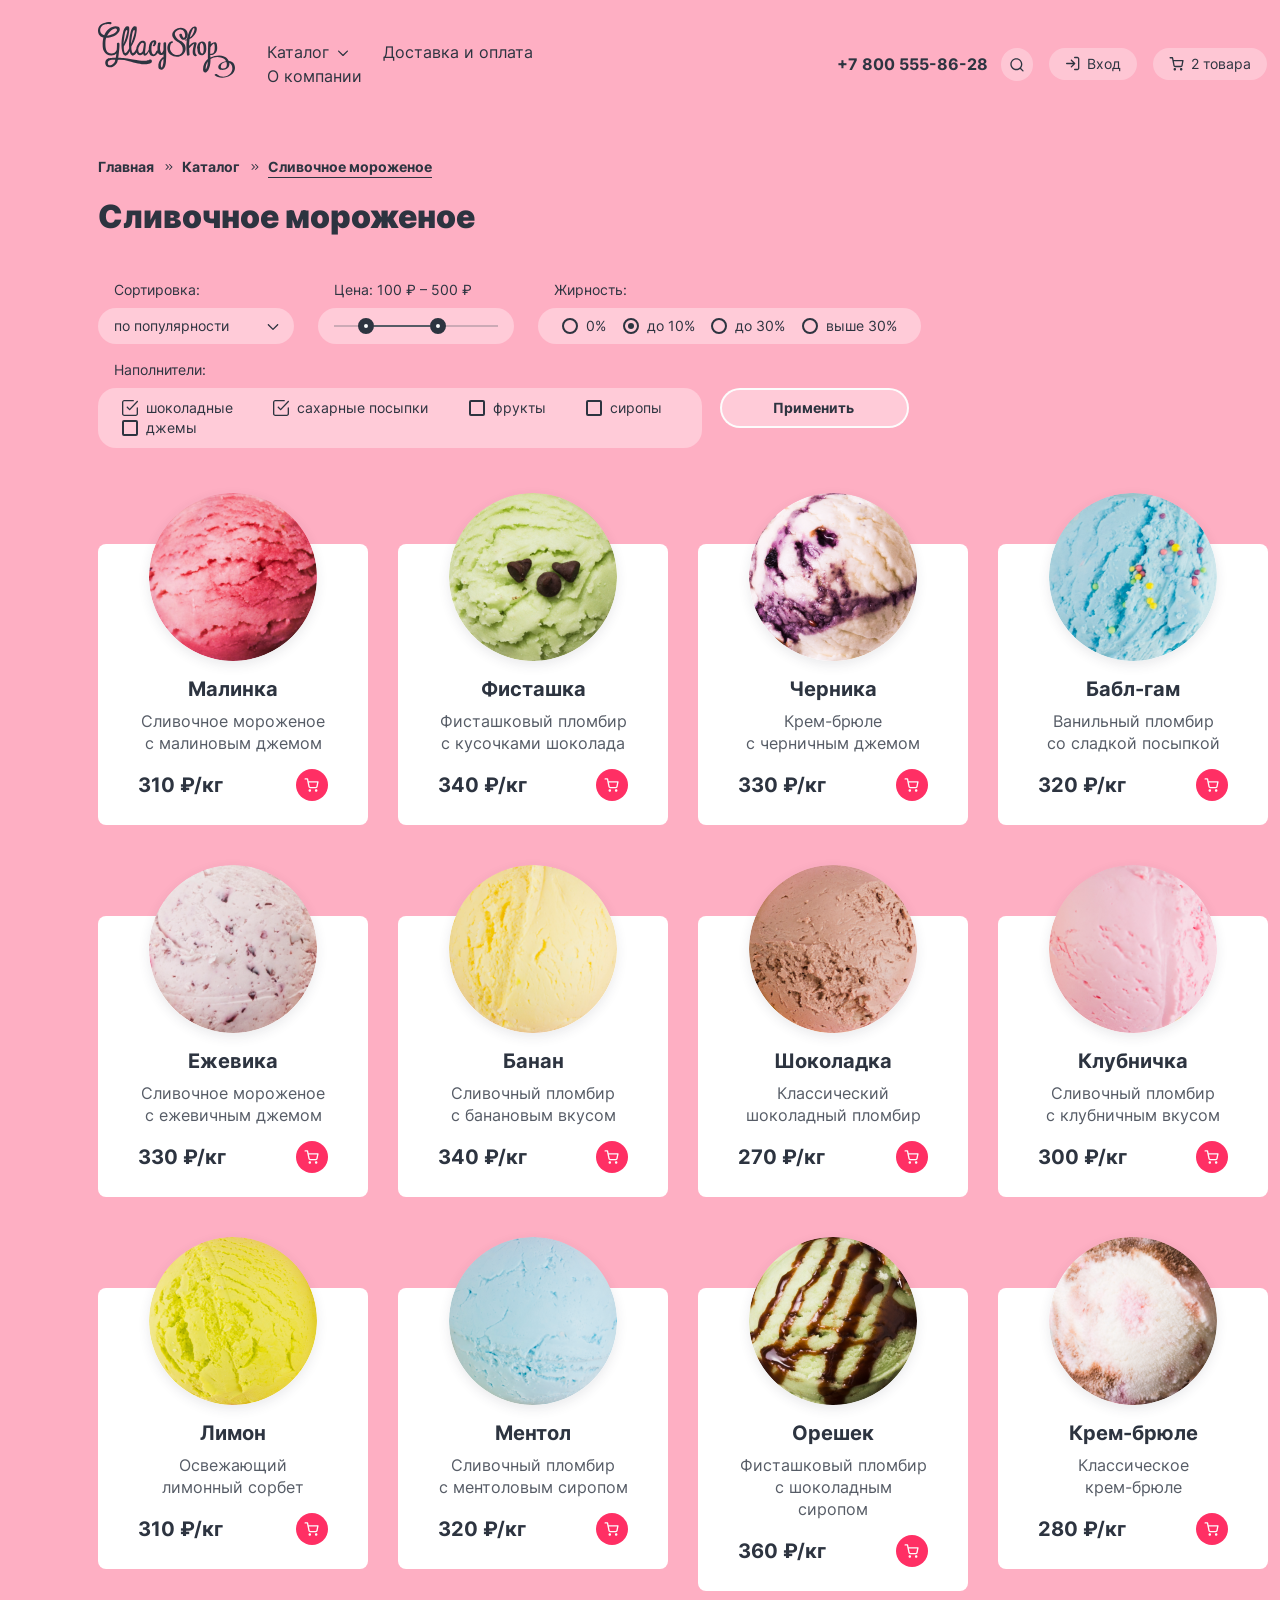
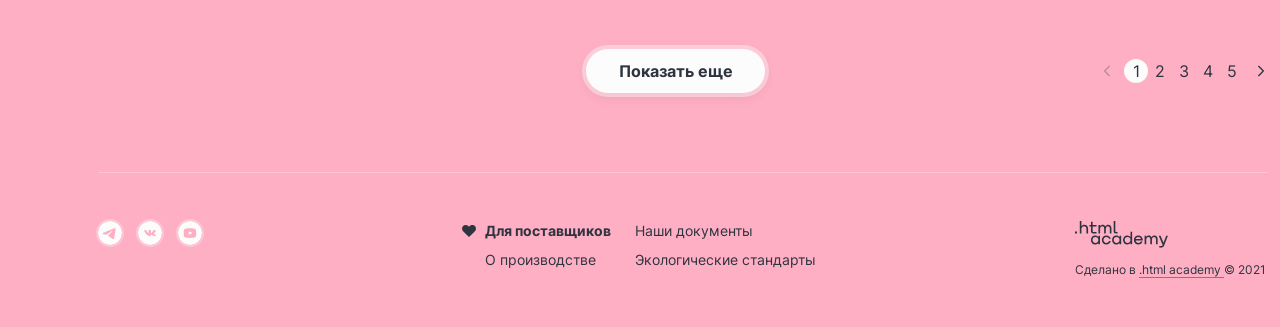
==== commit a009af28: "last changes - 15 Nov" ====
--- a/catalog.html
+++ b/catalog.html
@@ -313,7 +313,7 @@
                       </li>
                     </ul>
                     <div class="popover-bottom">
-                      <a class="popover-cart-button-link pink-button">
+                      <a class="popover-cart-button-link pink-button" href="">
                         Оформить заказ
                       </a>
                       <span class="sum">Итого: 790 ₽</span>
@@ -1132,6 +1132,7 @@
           >
             <svg
               class="catalog-pagination-arrow"
+              aria-label="Предыдущий товар."
               xmlns="http://www.w3.org/2000/svg"
               width="16"
               height="16"
@@ -1171,6 +1172,7 @@
           <a class="catalog-pagination-link catalog-pagination-next" href="">
             <svg
               class="catalog-pagination-arrow"
+              aria-label="Следующий товар."
               xmlns="http://www.w3.org/2000/svg"
               width="16"
               height="16"
--- a/styles/styles.css
+++ b/styles/styles.css
@@ -127,6 +127,8 @@
   right: 16px;
   top: 50%;
   transform: translateY(-50%);
+  margin-left: 6px;
+  /* margin-top: 11px; */
 }
 
 .main-navigation-item.active .dropdown-item-svg {
@@ -352,12 +354,15 @@
 .user-navigation-link-enter,
 .user-navigation-link-cart {
   padding: 6px 16px;
+  /* margin-left: 16px; */
 }
 
 .enter,
 .cart {
   padding-right: 6px;
   padding-top: 1px;
+  width: 16px;
+  height: 17px;
 }
 
 /* Class Active User Navigation*/
@@ -822,9 +827,12 @@
   padding: 0;
   width: 1170px;
   list-style: none;
-  display: flex;
+  /* display: flex;
   flex-wrap: wrap;
-  justify-content: space-between;
+  justify-content: space-between; */
+  display: grid;
+  grid-template-columns: repeat(4, 270px);
+  gap: 40px 30px;
 }
 
 .product-card {
@@ -909,6 +917,8 @@
   top: 50%;
   left: 50%;
   transform: translate(-50%, -50%);
+  width: 16px;
+  height: 16px;
 }
 
 .product-buy:hover {
@@ -1028,6 +1038,7 @@
   background-image: url("../images/background-subscription.jpg");
   border-radius: 16px;
   background-repeat: no-repeat;
+  background-size: cover;
 }
 
 .article-text {
@@ -1285,7 +1296,7 @@
   height: 14px;
   position: absolute;
   left: 0;
-  top: 0;
+  top: 1px;
 }
 
 .tooltip-text {
@@ -1399,6 +1410,29 @@
 .field-date {
   width: 101px;
 }
+
+.field-date[type="date"]::-webkit-calendar-picker-indicator {
+  -webkit-appearance: none;
+}
+
+/* .field-date[type="date"]::-webkit-calendar-picker-indicator {
+  visibility: hidden;
+} */
+
+.field-date[type="date"]::-webkit-inner-spin-button,
+.field-date[type="date"]::-webkit-calendar-picker-indicator {
+  display: none;
+  -webkit-appearance: none;
+}
+
+.field-date[type="date"]::-webkit-calendar-picker-indicator {
+  display: none;
+  color: transparent;
+}
+
+/* .field-date[type="date"]::-moz-calendar-picker-indicator {
+  display: none;
+} */
 
 .field-phone {
   width: 268px;
@@ -1744,7 +1778,7 @@
 }
 
 .field-enter-password {
-  background-image: url("../images/password-enter.svg");
+  /* background-image: url("../images/password-enter.svg"); */
   background-repeat: no-repeat;
   background-position: 15px 20px;
   height: 44px;
@@ -2223,6 +2257,10 @@
   background-position: top 10px right 13px;
   background-repeat: no-repeat;
   cursor: pointer;
+
+  -webkit-appearance: none;
+  -moz-appearance: none;
+  appearance: none;
 }
 
 .select-control:hover {
@@ -2236,12 +2274,6 @@
 .select-control:focus-visible {
   box-shadow: inset 0 0 0 2px rgba(252, 252, 252, 1);
   outline: none;
-}
-
-select {
-  -webkit-appearance: none;
-  -moz-appearance: none;
-  appearance: none;
 }
 
 /* Price */
@@ -2456,7 +2488,8 @@
 }
 
 .control-input {
-  position: relative;
+  /* position: relative; */
+  position: absolute;
 }
 
 .control-input[type="checkbox"]:checked + .checkbox-control-mark {
@@ -2466,6 +2499,14 @@
 
 .control-input[type="checkbox"]:checked ~ .checked-svg {
   display: block;
+}
+
+.control:hover .checkbox-control-mark {
+  border: 2px solid rgba(252, 252, 252, 1);
+}
+
+.control:hover path {
+  fill: #fcfcfc;
 }
 
 /* Checkbox Focus */
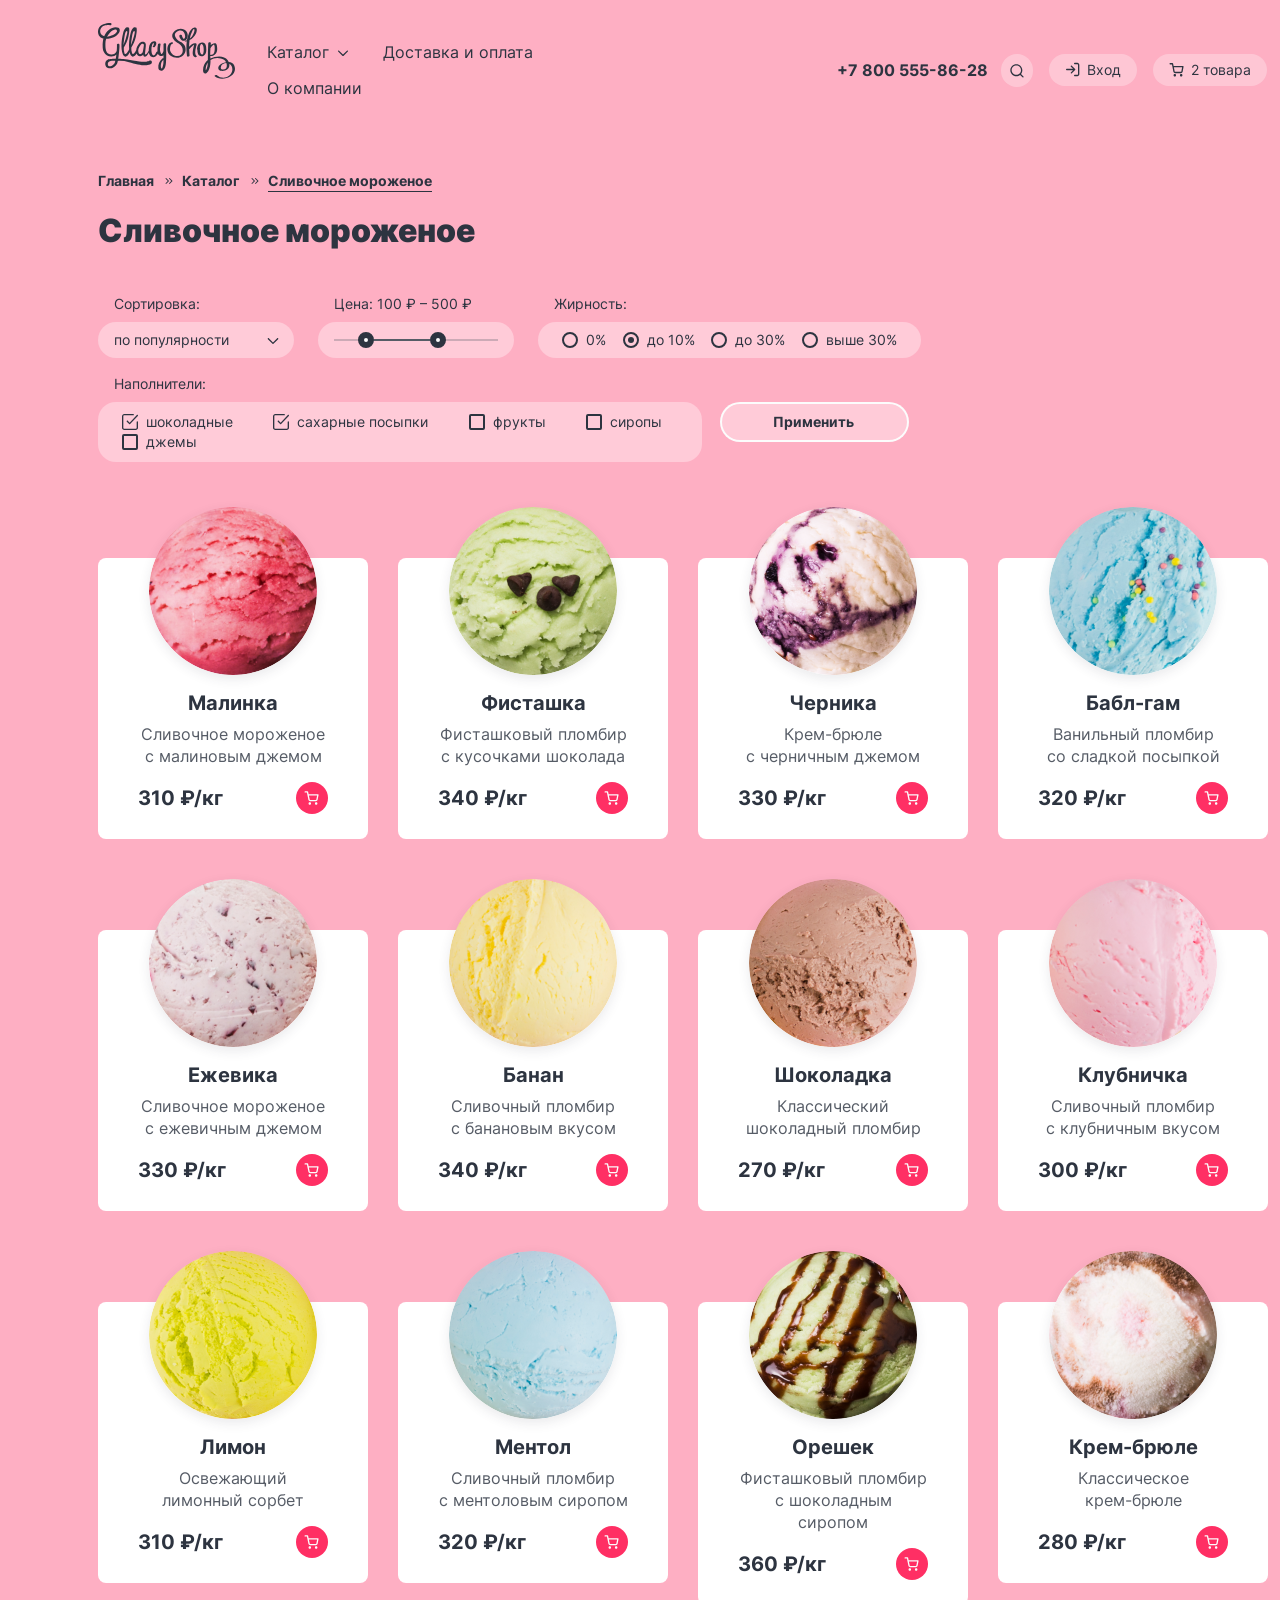
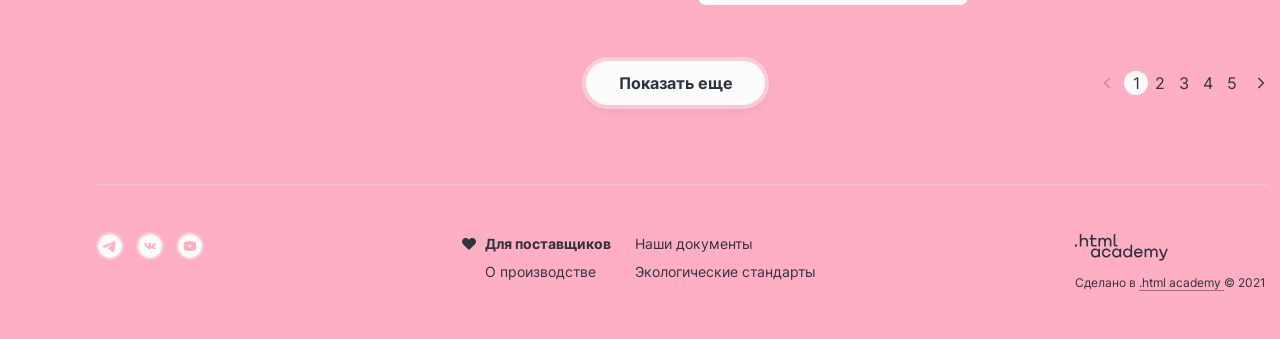
==== commit 4efe04a7: "path + pixel-perfect - 15 Nov" ====
--- a/catalog.html
+++ b/catalog.html
@@ -35,13 +35,12 @@
                     width="16"
                     height="17"
                     viewBox="0 0 16 17"
-                    fill="none"
+                    fill="#2D3440"
                   >
                     <path
                       fill-rule="evenodd"
                       clip-rule="evenodd"
                       d="M3.80812 7.05317C3.54777 6.79282 3.12566 6.79282 2.86531 7.05317C2.60496 7.31352 2.60496 7.73563 2.86531 7.99598L7.52565 12.6563C7.52771 12.6584 7.52979 12.6606 7.53189 12.6626C7.66259 12.7933 7.83404 12.8584 8.00534 12.8579C8.1753 12.8574 8.34511 12.7923 8.47478 12.6626C8.47687 12.6606 8.47894 12.6585 8.48099 12.6564L13.1414 7.99598C13.4017 7.73563 13.4017 7.31352 13.1414 7.05317C12.881 6.79282 12.4589 6.79282 12.1986 7.05317L8.00334 11.2484L3.80812 7.05317Z"
-                      fill="#2D3440"
                     /></svg
                 ></a>
                 <!-- Catalog Dropdown List -->
@@ -86,6 +85,7 @@
               >+7 800 555-86-28</a
             >
             <ul class="user-navigation-list">
+              <!-- При добавлении класса active кнопка будет розовой + появится popover -->
               <li class="user-navigation-item user-navigation-item-search">
                 <a
                   class="user-navigation-link user-navigation-link-search"
@@ -98,13 +98,12 @@
                     width="16"
                     height="17"
                     viewBox="0 0 16 17"
-                    fill="none"
+                    fill="#2D3440"
                   >
                     <path
                       fill-rule="evenodd"
                       clip-rule="evenodd"
                       d="M2.66329 8.18794C2.66329 5.61061 4.75263 3.52128 7.32996 3.52128C9.90729 3.52128 11.9966 5.61061 11.9966 8.18794C11.9966 9.44522 11.4994 10.5864 10.6909 11.4255C10.6681 11.443 10.6461 11.4623 10.6252 11.4832C10.6043 11.5041 10.585 11.5261 10.5675 11.5489C9.72835 12.3574 8.58722 12.8546 7.32996 12.8546C4.75263 12.8546 2.66329 10.7653 2.66329 8.18794ZM11.0751 12.8759C10.0486 13.697 8.74662 14.1879 7.32996 14.1879C4.01625 14.1879 1.32996 11.5017 1.32996 8.18794C1.32996 4.87423 4.01625 2.18794 7.32996 2.18794C10.6437 2.18794 13.33 4.87423 13.33 8.18794C13.33 9.60463 12.839 10.9066 12.0179 11.9331L14.468 14.3832C14.7284 14.6436 14.7284 15.0657 14.468 15.326C14.2077 15.5864 13.7855 15.5864 13.5252 15.326L11.0751 12.8759Z"
-                      fill="#2D3440"
                     />
                   </svg>
                 </a>
@@ -136,7 +135,7 @@
                   </div>
                 </div>
               </li>
-              <!-- При добавлении класса active появляются popovers -->
+              <!-- При добавлении класса active кнопка будет розовой + появится popover -->
               <li class="user-navigation-item user-navigation-item-enter">
                 <a
                   class="user-navigation-link user-navigation-link-enter"
@@ -148,13 +147,12 @@
                     width="16"
                     height="17"
                     viewBox="0 0 16 17"
-                    fill="none"
+                    fill="#2D3440"
                   >
                     <path
                       fill-rule="evenodd"
                       clip-rule="evenodd"
                       d="M9 2.52461C9 2.15642 9.29848 1.85794 9.66667 1.85794H12.3333C12.8638 1.85794 13.3725 2.06865 13.7475 2.44373C14.1226 2.8188 14.3333 3.32751 14.3333 3.85794V13.1913C14.3333 13.7217 14.1226 14.2304 13.7475 14.6055C13.3725 14.9806 12.8638 15.1913 12.3333 15.1913H9.66667C9.29848 15.1913 9 14.8928 9 14.5246C9 14.1564 9.29848 13.8579 9.66667 13.8579H12.3333C12.5101 13.8579 12.6797 13.7877 12.8047 13.6627C12.9298 13.5377 13 13.3681 13 13.1913V3.85794C13 3.68113 12.9298 3.51156 12.8047 3.38654C12.6797 3.26151 12.5101 3.19127 12.3333 3.19127H9.66667C9.29848 3.19127 9 2.8928 9 2.52461ZM5.86189 4.71987C6.12224 4.45952 6.54435 4.45952 6.8047 4.71987L10.1338 8.04897C10.1509 8.06579 10.1671 8.08353 10.1824 8.1021C10.2142 8.1409 10.2411 8.18246 10.2628 8.22589C10.3079 8.31575 10.3333 8.41721 10.3333 8.52461C10.3333 8.63323 10.3074 8.73579 10.2613 8.8264C10.241 8.86635 10.2164 8.90469 10.1876 8.94072C10.1708 8.96172 10.1527 8.98169 10.1335 9.0005L6.8047 12.3293C6.54435 12.5897 6.12224 12.5897 5.86189 12.3293C5.60154 12.069 5.60154 11.6469 5.86189 11.3865L8.05715 9.19127H1.66667C1.29848 9.19127 1 8.8928 1 8.52461C1 8.15642 1.29848 7.85794 1.66667 7.85794H8.05715L5.86189 5.66268C5.60154 5.40233 5.60154 4.98022 5.86189 4.71987Z"
-                      fill="#2D3440"
                     /></svg
                   >Вход</a
                 >
@@ -228,13 +226,12 @@
                     width="16"
                     height="17"
                     viewBox="0 0 16 17"
-                    fill="none"
+                    fill="#2D3440"
                   >
                     <path
                       fill-rule="evenodd"
                       clip-rule="evenodd"
                       d="M1.16667 2.10794C0.798477 2.10794 0.5 2.40642 0.5 2.77461C0.5 3.1428 0.798477 3.44127 1.16667 3.44127H2.93794L3.40537 5.77666C3.40821 5.79461 3.41176 5.81232 3.416 5.82976L4.38338 10.6631L4.3835 10.6637C4.46706 11.0837 4.69562 11.4609 5.02921 11.7295C5.36111 11.9967 5.77595 12.1393 6.20183 12.1328H11.8225C12.2484 12.1393 12.6633 11.9967 12.9952 11.7295C13.3289 11.4608 13.5575 11.0833 13.641 10.6631L13.641 10.6631L13.642 10.6581L14.5691 5.79666C14.6063 5.60149 14.5545 5.39989 14.4279 5.24681C14.3012 5.09372 14.1129 5.00511 13.9142 5.00511H4.61072L4.1381 2.64377C4.07574 2.3322 3.80215 2.10794 3.4844 2.10794H1.16667ZM5.69098 10.4024L4.87759 6.33844H13.1084L12.3328 10.4053C12.31 10.5178 12.2485 10.6188 12.1591 10.6909C12.0691 10.7633 11.9565 10.8018 11.841 10.7996L11.841 10.7994H11.8282H6.19614V10.7993L6.18337 10.7996C6.06787 10.8018 5.95528 10.7633 5.8653 10.6909C5.77531 10.6184 5.71368 10.5166 5.69117 10.4033L5.69098 10.4024ZM4.55739 14.3634C4.55739 13.6754 5.1151 13.1177 5.80307 13.1177C6.49105 13.1177 7.04876 13.6754 7.04876 14.3634C7.04876 15.0513 6.49105 15.6091 5.80307 15.6091C5.1151 15.6091 4.55739 15.0513 4.55739 14.3634ZM10.9307 14.3634C10.9307 13.6754 11.4884 13.1177 12.1764 13.1177C12.8644 13.1177 13.4221 13.6754 13.4221 14.3634C13.4221 15.0513 12.8644 15.6091 12.1764 15.6091C11.4884 15.6091 10.9307 15.0513 10.9307 14.3634Z"
-                      fill="#2D3440"
                     /></svg
                   >2 товара</a
                 >
@@ -472,13 +469,12 @@
                       width="16"
                       height="16"
                       viewBox="0 0 16 16"
-                      fill="none"
+                      fill="#2D3440"
                     >
                       <path
                         fill-rule="evenodd"
                         clip-rule="evenodd"
                         d="M1.61526 1.61526C1.79573 1.43471 2.04045 1.33333 2.29556 1.33333H11.2544C11.6226 1.33333 11.9211 1.03486 11.9211 0.666667C11.9211 0.298477 11.6226 0 11.2544 0H2.29556C1.68665 0 1.10273 0.241993 0.672253 0.672654C0.241784 1.1033 0 1.68733 0 2.29624V13.7033C0 14.3122 0.241784 14.8962 0.672253 15.3269C1.10273 15.7575 1.68665 15.9995 2.29556 15.9995H13.6978C14.3067 15.9995 14.8906 15.7575 15.3211 15.3269C15.7515 14.8962 15.9933 14.3122 15.9933 13.7033V7.99976C15.9933 7.63157 15.6949 7.3331 15.3267 7.3331C14.9585 7.3331 14.66 7.63157 14.66 7.99976V13.7033C14.66 13.9588 14.5586 14.2037 14.3781 14.3843C14.1976 14.5648 13.9529 14.6662 13.6978 14.6662H2.29556C2.04045 14.6662 1.79573 14.5648 1.61526 14.3843C1.43478 14.2037 1.33333 13.9588 1.33333 13.7033V2.29624C1.33333 2.04077 1.43478 1.79582 1.61526 1.61526ZM15.8166 1.9404C16.0698 1.6731 16.0584 1.25115 15.7911 0.997933C15.5238 0.74472 15.1019 0.756136 14.8486 1.02343L7.61402 8.66042L5.78242 6.72695C5.52921 6.45966 5.10725 6.44824 4.83996 6.70145C4.57266 6.95467 4.56125 7.37662 4.81446 7.64392L7.13004 10.0883C7.25594 10.2212 7.43095 10.2965 7.61402 10.2965C7.79709 10.2965 7.9721 10.2212 8.098 10.0883L15.8166 1.9404Z"
-                        fill="#2D3440"
                       />
 
                       <defs>
@@ -504,13 +500,12 @@
                       width="16"
                       height="16"
                       viewBox="0 0 16 16"
-                      fill="none"
+                      fill="#2D3440"
                     >
                       <path
                         fill-rule="evenodd"
                         clip-rule="evenodd"
                         d="M1.61526 1.61526C1.79573 1.43471 2.04045 1.33333 2.29556 1.33333H11.2544C11.6226 1.33333 11.9211 1.03486 11.9211 0.666667C11.9211 0.298477 11.6226 0 11.2544 0H2.29556C1.68665 0 1.10273 0.241993 0.672253 0.672654C0.241784 1.1033 0 1.68733 0 2.29624V13.7033C0 14.3122 0.241784 14.8962 0.672253 15.3269C1.10273 15.7575 1.68665 15.9995 2.29556 15.9995H13.6978C14.3067 15.9995 14.8906 15.7575 15.3211 15.3269C15.7515 14.8962 15.9933 14.3122 15.9933 13.7033V7.99976C15.9933 7.63157 15.6949 7.3331 15.3267 7.3331C14.9585 7.3331 14.66 7.63157 14.66 7.99976V13.7033C14.66 13.9588 14.5586 14.2037 14.3781 14.3843C14.1976 14.5648 13.9529 14.6662 13.6978 14.6662H2.29556C2.04045 14.6662 1.79573 14.5648 1.61526 14.3843C1.43478 14.2037 1.33333 13.9588 1.33333 13.7033V2.29624C1.33333 2.04077 1.43478 1.79582 1.61526 1.61526ZM15.8166 1.9404C16.0698 1.6731 16.0584 1.25115 15.7911 0.997933C15.5238 0.74472 15.1019 0.756136 14.8486 1.02343L7.61402 8.66042L5.78242 6.72695C5.52921 6.45966 5.10725 6.44824 4.83996 6.70145C4.57266 6.95467 4.56125 7.37662 4.81446 7.64392L7.13004 10.0883C7.25594 10.2212 7.43095 10.2965 7.61402 10.2965C7.79709 10.2965 7.9721 10.2212 8.098 10.0883L15.8166 1.9404Z"
-                        fill="#2D3440"
                       />
                       <defs>
                         <rect width="16" height="16" fill="white" />
@@ -534,13 +529,12 @@
                       width="16"
                       height="16"
                       viewBox="0 0 16 16"
-                      fill="none"
+                      fill="#2D3440"
                     >
                       <path
                         fill-rule="evenodd"
                         clip-rule="evenodd"
                         d="M1.61526 1.61526C1.79573 1.43471 2.04045 1.33333 2.29556 1.33333H11.2544C11.6226 1.33333 11.9211 1.03486 11.9211 0.666667C11.9211 0.298477 11.6226 0 11.2544 0H2.29556C1.68665 0 1.10273 0.241993 0.672253 0.672654C0.241784 1.1033 0 1.68733 0 2.29624V13.7033C0 14.3122 0.241784 14.8962 0.672253 15.3269C1.10273 15.7575 1.68665 15.9995 2.29556 15.9995H13.6978C14.3067 15.9995 14.8906 15.7575 15.3211 15.3269C15.7515 14.8962 15.9933 14.3122 15.9933 13.7033V7.99976C15.9933 7.63157 15.6949 7.3331 15.3267 7.3331C14.9585 7.3331 14.66 7.63157 14.66 7.99976V13.7033C14.66 13.9588 14.5586 14.2037 14.3781 14.3843C14.1976 14.5648 13.9529 14.6662 13.6978 14.6662H2.29556C2.04045 14.6662 1.79573 14.5648 1.61526 14.3843C1.43478 14.2037 1.33333 13.9588 1.33333 13.7033V2.29624C1.33333 2.04077 1.43478 1.79582 1.61526 1.61526ZM15.8166 1.9404C16.0698 1.6731 16.0584 1.25115 15.7911 0.997933C15.5238 0.74472 15.1019 0.756136 14.8486 1.02343L7.61402 8.66042L5.78242 6.72695C5.52921 6.45966 5.10725 6.44824 4.83996 6.70145C4.57266 6.95467 4.56125 7.37662 4.81446 7.64392L7.13004 10.0883C7.25594 10.2212 7.43095 10.2965 7.61402 10.2965C7.79709 10.2965 7.9721 10.2212 8.098 10.0883L15.8166 1.9404Z"
-                        fill="#2D3440"
                       />
                       <defs>
                         <rect width="16" height="16" fill="white" />
@@ -564,13 +558,12 @@
                       width="16"
                       height="16"
                       viewBox="0 0 16 16"
-                      fill="none"
+                      fill="#2D3440"
                     >
                       <path
                         fill-rule="evenodd"
                         clip-rule="evenodd"
                         d="M1.61526 1.61526C1.79573 1.43471 2.04045 1.33333 2.29556 1.33333H11.2544C11.6226 1.33333 11.9211 1.03486 11.9211 0.666667C11.9211 0.298477 11.6226 0 11.2544 0H2.29556C1.68665 0 1.10273 0.241993 0.672253 0.672654C0.241784 1.1033 0 1.68733 0 2.29624V13.7033C0 14.3122 0.241784 14.8962 0.672253 15.3269C1.10273 15.7575 1.68665 15.9995 2.29556 15.9995H13.6978C14.3067 15.9995 14.8906 15.7575 15.3211 15.3269C15.7515 14.8962 15.9933 14.3122 15.9933 13.7033V7.99976C15.9933 7.63157 15.6949 7.3331 15.3267 7.3331C14.9585 7.3331 14.66 7.63157 14.66 7.99976V13.7033C14.66 13.9588 14.5586 14.2037 14.3781 14.3843C14.1976 14.5648 13.9529 14.6662 13.6978 14.6662H2.29556C2.04045 14.6662 1.79573 14.5648 1.61526 14.3843C1.43478 14.2037 1.33333 13.9588 1.33333 13.7033V2.29624C1.33333 2.04077 1.43478 1.79582 1.61526 1.61526ZM15.8166 1.9404C16.0698 1.6731 16.0584 1.25115 15.7911 0.997933C15.5238 0.74472 15.1019 0.756136 14.8486 1.02343L7.61402 8.66042L5.78242 6.72695C5.52921 6.45966 5.10725 6.44824 4.83996 6.70145C4.57266 6.95467 4.56125 7.37662 4.81446 7.64392L7.13004 10.0883C7.25594 10.2212 7.43095 10.2965 7.61402 10.2965C7.79709 10.2965 7.9721 10.2212 8.098 10.0883L15.8166 1.9404Z"
-                        fill="#2D3440"
                       />
                       <defs>
                         <rect width="16" height="16" fill="white" />
@@ -594,13 +587,12 @@
                       width="16"
                       height="16"
                       viewBox="0 0 16 16"
-                      fill="none"
+                      fill="#2D3440"
                     >
                       <path
                         fill-rule="evenodd"
                         clip-rule="evenodd"
                         d="M1.61526 1.61526C1.79573 1.43471 2.04045 1.33333 2.29556 1.33333H11.2544C11.6226 1.33333 11.9211 1.03486 11.9211 0.666667C11.9211 0.298477 11.6226 0 11.2544 0H2.29556C1.68665 0 1.10273 0.241993 0.672253 0.672654C0.241784 1.1033 0 1.68733 0 2.29624V13.7033C0 14.3122 0.241784 14.8962 0.672253 15.3269C1.10273 15.7575 1.68665 15.9995 2.29556 15.9995H13.6978C14.3067 15.9995 14.8906 15.7575 15.3211 15.3269C15.7515 14.8962 15.9933 14.3122 15.9933 13.7033V7.99976C15.9933 7.63157 15.6949 7.3331 15.3267 7.3331C14.9585 7.3331 14.66 7.63157 14.66 7.99976V13.7033C14.66 13.9588 14.5586 14.2037 14.3781 14.3843C14.1976 14.5648 13.9529 14.6662 13.6978 14.6662H2.29556C2.04045 14.6662 1.79573 14.5648 1.61526 14.3843C1.43478 14.2037 1.33333 13.9588 1.33333 13.7033V2.29624C1.33333 2.04077 1.43478 1.79582 1.61526 1.61526ZM15.8166 1.9404C16.0698 1.6731 16.0584 1.25115 15.7911 0.997933C15.5238 0.74472 15.1019 0.756136 14.8486 1.02343L7.61402 8.66042L5.78242 6.72695C5.52921 6.45966 5.10725 6.44824 4.83996 6.70145C4.57266 6.95467 4.56125 7.37662 4.81446 7.64392L7.13004 10.0883C7.25594 10.2212 7.43095 10.2965 7.61402 10.2965C7.79709 10.2965 7.9721 10.2212 8.098 10.0883L15.8166 1.9404Z"
-                        fill="#2D3440"
                       />
                       <defs>
                         <rect width="16" height="16" fill="white" />
@@ -648,13 +640,12 @@
                       width="16"
                       height="16"
                       viewBox="0 0 16 16"
-                      fill="none"
+                      fill="#FCFCFC"
                     >
                       <path
                         fill-rule="evenodd"
                         clip-rule="evenodd"
                         d="M1.16667 1.25C0.798477 1.25 0.5 1.54848 0.5 1.91667C0.5 2.28486 0.798477 2.58333 1.16667 2.58333H2.93794L3.40537 4.91872C3.40821 4.93667 3.41176 4.95438 3.416 4.97182L4.38338 9.80515L4.3835 9.80571C4.46706 10.2257 4.69562 10.603 5.02921 10.8715C5.36111 11.1387 5.77595 11.2813 6.20183 11.2748H11.8225C12.2484 11.2813 12.6633 11.1387 12.9952 10.8715C13.3289 10.6029 13.5575 10.2254 13.641 9.80515L13.641 9.80515L13.642 9.80016L14.5691 4.93872C14.6063 4.74355 14.5545 4.54195 14.4279 4.38887C14.3012 4.23578 14.1129 4.14716 13.9142 4.14716H4.61072L4.1381 1.78583C4.07574 1.47426 3.80215 1.25 3.4844 1.25H1.16667ZM5.69098 9.54444L4.87759 5.4805H13.1084L12.3328 9.54736C12.31 9.65988 12.2485 9.7609 12.1591 9.83291C12.0691 9.90535 11.9565 9.94383 11.841 9.94162L11.841 9.94149H11.8282H6.19614V9.94137L6.18337 9.94162C6.06787 9.94383 5.95528 9.90535 5.8653 9.83291C5.77531 9.76048 5.71368 9.6587 5.69117 9.5454L5.69098 9.54444ZM4.55739 13.5054C4.55739 12.8175 5.1151 12.2597 5.80307 12.2597C6.49105 12.2597 7.04876 12.8175 7.04876 13.5054C7.04876 14.1934 6.49105 14.7511 5.80307 14.7511C5.1151 14.7511 4.55739 14.1934 4.55739 13.5054ZM10.9307 13.5054C10.9307 12.8175 11.4884 12.2597 12.1764 12.2597C12.8644 12.2597 13.4221 12.8175 13.4221 13.5054C13.4221 14.1934 12.8644 14.7511 12.1764 14.7511C11.4884 14.7511 10.9307 14.1934 10.9307 13.5054Z"
-                        fill="#FCFCFC"
                       />
                     </svg>
                   </button>
@@ -689,13 +680,12 @@
                       width="16"
                       height="16"
                       viewBox="0 0 16 16"
-                      fill="none"
+                      fill="#FCFCFC"
                     >
                       <path
                         fill-rule="evenodd"
                         clip-rule="evenodd"
                         d="M1.16667 1.25C0.798477 1.25 0.5 1.54848 0.5 1.91667C0.5 2.28486 0.798477 2.58333 1.16667 2.58333H2.93794L3.40537 4.91872C3.40821 4.93667 3.41176 4.95438 3.416 4.97182L4.38338 9.80515L4.3835 9.80571C4.46706 10.2257 4.69562 10.603 5.02921 10.8715C5.36111 11.1387 5.77595 11.2813 6.20183 11.2748H11.8225C12.2484 11.2813 12.6633 11.1387 12.9952 10.8715C13.3289 10.6029 13.5575 10.2254 13.641 9.80515L13.641 9.80515L13.642 9.80016L14.5691 4.93872C14.6063 4.74355 14.5545 4.54195 14.4279 4.38887C14.3012 4.23578 14.1129 4.14716 13.9142 4.14716H4.61072L4.1381 1.78583C4.07574 1.47426 3.80215 1.25 3.4844 1.25H1.16667ZM5.69098 9.54444L4.87759 5.4805H13.1084L12.3328 9.54736C12.31 9.65988 12.2485 9.7609 12.1591 9.83291C12.0691 9.90535 11.9565 9.94383 11.841 9.94162L11.841 9.94149H11.8282H6.19614V9.94137L6.18337 9.94162C6.06787 9.94383 5.95528 9.90535 5.8653 9.83291C5.77531 9.76048 5.71368 9.6587 5.69117 9.5454L5.69098 9.54444ZM4.55739 13.5054C4.55739 12.8175 5.1151 12.2597 5.80307 12.2597C6.49105 12.2597 7.04876 12.8175 7.04876 13.5054C7.04876 14.1934 6.49105 14.7511 5.80307 14.7511C5.1151 14.7511 4.55739 14.1934 4.55739 13.5054ZM10.9307 13.5054C10.9307 12.8175 11.4884 12.2597 12.1764 12.2597C12.8644 12.2597 13.4221 12.8175 13.4221 13.5054C13.4221 14.1934 12.8644 14.7511 12.1764 14.7511C11.4884 14.7511 10.9307 14.1934 10.9307 13.5054Z"
-                        fill="#FCFCFC"
                       />
                     </svg>
                   </button>
@@ -730,13 +720,12 @@
                       width="16"
                       height="16"
                       viewBox="0 0 16 16"
-                      fill="none"
+                      fill="#FCFCFC"
                     >
                       <path
                         fill-rule="evenodd"
                         clip-rule="evenodd"
                         d="M1.16667 1.25C0.798477 1.25 0.5 1.54848 0.5 1.91667C0.5 2.28486 0.798477 2.58333 1.16667 2.58333H2.93794L3.40537 4.91872C3.40821 4.93667 3.41176 4.95438 3.416 4.97182L4.38338 9.80515L4.3835 9.80571C4.46706 10.2257 4.69562 10.603 5.02921 10.8715C5.36111 11.1387 5.77595 11.2813 6.20183 11.2748H11.8225C12.2484 11.2813 12.6633 11.1387 12.9952 10.8715C13.3289 10.6029 13.5575 10.2254 13.641 9.80515L13.641 9.80515L13.642 9.80016L14.5691 4.93872C14.6063 4.74355 14.5545 4.54195 14.4279 4.38887C14.3012 4.23578 14.1129 4.14716 13.9142 4.14716H4.61072L4.1381 1.78583C4.07574 1.47426 3.80215 1.25 3.4844 1.25H1.16667ZM5.69098 9.54444L4.87759 5.4805H13.1084L12.3328 9.54736C12.31 9.65988 12.2485 9.7609 12.1591 9.83291C12.0691 9.90535 11.9565 9.94383 11.841 9.94162L11.841 9.94149H11.8282H6.19614V9.94137L6.18337 9.94162C6.06787 9.94383 5.95528 9.90535 5.8653 9.83291C5.77531 9.76048 5.71368 9.6587 5.69117 9.5454L5.69098 9.54444ZM4.55739 13.5054C4.55739 12.8175 5.1151 12.2597 5.80307 12.2597C6.49105 12.2597 7.04876 12.8175 7.04876 13.5054C7.04876 14.1934 6.49105 14.7511 5.80307 14.7511C5.1151 14.7511 4.55739 14.1934 4.55739 13.5054ZM10.9307 13.5054C10.9307 12.8175 11.4884 12.2597 12.1764 12.2597C12.8644 12.2597 13.4221 12.8175 13.4221 13.5054C13.4221 14.1934 12.8644 14.7511 12.1764 14.7511C11.4884 14.7511 10.9307 14.1934 10.9307 13.5054Z"
-                        fill="#FCFCFC"
                       />
                     </svg>
                   </button>
@@ -771,13 +760,12 @@
                       width="16"
                       height="16"
                       viewBox="0 0 16 16"
-                      fill="none"
+                      fill="#FCFCFC"
                     >
                       <path
                         fill-rule="evenodd"
                         clip-rule="evenodd"
                         d="M1.16667 1.25C0.798477 1.25 0.5 1.54848 0.5 1.91667C0.5 2.28486 0.798477 2.58333 1.16667 2.58333H2.93794L3.40537 4.91872C3.40821 4.93667 3.41176 4.95438 3.416 4.97182L4.38338 9.80515L4.3835 9.80571C4.46706 10.2257 4.69562 10.603 5.02921 10.8715C5.36111 11.1387 5.77595 11.2813 6.20183 11.2748H11.8225C12.2484 11.2813 12.6633 11.1387 12.9952 10.8715C13.3289 10.6029 13.5575 10.2254 13.641 9.80515L13.641 9.80515L13.642 9.80016L14.5691 4.93872C14.6063 4.74355 14.5545 4.54195 14.4279 4.38887C14.3012 4.23578 14.1129 4.14716 13.9142 4.14716H4.61072L4.1381 1.78583C4.07574 1.47426 3.80215 1.25 3.4844 1.25H1.16667ZM5.69098 9.54444L4.87759 5.4805H13.1084L12.3328 9.54736C12.31 9.65988 12.2485 9.7609 12.1591 9.83291C12.0691 9.90535 11.9565 9.94383 11.841 9.94162L11.841 9.94149H11.8282H6.19614V9.94137L6.18337 9.94162C6.06787 9.94383 5.95528 9.90535 5.8653 9.83291C5.77531 9.76048 5.71368 9.6587 5.69117 9.5454L5.69098 9.54444ZM4.55739 13.5054C4.55739 12.8175 5.1151 12.2597 5.80307 12.2597C6.49105 12.2597 7.04876 12.8175 7.04876 13.5054C7.04876 14.1934 6.49105 14.7511 5.80307 14.7511C5.1151 14.7511 4.55739 14.1934 4.55739 13.5054ZM10.9307 13.5054C10.9307 12.8175 11.4884 12.2597 12.1764 12.2597C12.8644 12.2597 13.4221 12.8175 13.4221 13.5054C13.4221 14.1934 12.8644 14.7511 12.1764 14.7511C11.4884 14.7511 10.9307 14.1934 10.9307 13.5054Z"
-                        fill="#FCFCFC"
                       />
                     </svg>
                   </button>
@@ -812,13 +800,12 @@
                       width="16"
                       height="16"
                       viewBox="0 0 16 16"
-                      fill="none"
+                      fill="#FCFCFC"
                     >
                       <path
                         fill-rule="evenodd"
                         clip-rule="evenodd"
                         d="M1.16667 1.25C0.798477 1.25 0.5 1.54848 0.5 1.91667C0.5 2.28486 0.798477 2.58333 1.16667 2.58333H2.93794L3.40537 4.91872C3.40821 4.93667 3.41176 4.95438 3.416 4.97182L4.38338 9.80515L4.3835 9.80571C4.46706 10.2257 4.69562 10.603 5.02921 10.8715C5.36111 11.1387 5.77595 11.2813 6.20183 11.2748H11.8225C12.2484 11.2813 12.6633 11.1387 12.9952 10.8715C13.3289 10.6029 13.5575 10.2254 13.641 9.80515L13.641 9.80515L13.642 9.80016L14.5691 4.93872C14.6063 4.74355 14.5545 4.54195 14.4279 4.38887C14.3012 4.23578 14.1129 4.14716 13.9142 4.14716H4.61072L4.1381 1.78583C4.07574 1.47426 3.80215 1.25 3.4844 1.25H1.16667ZM5.69098 9.54444L4.87759 5.4805H13.1084L12.3328 9.54736C12.31 9.65988 12.2485 9.7609 12.1591 9.83291C12.0691 9.90535 11.9565 9.94383 11.841 9.94162L11.841 9.94149H11.8282H6.19614V9.94137L6.18337 9.94162C6.06787 9.94383 5.95528 9.90535 5.8653 9.83291C5.77531 9.76048 5.71368 9.6587 5.69117 9.5454L5.69098 9.54444ZM4.55739 13.5054C4.55739 12.8175 5.1151 12.2597 5.80307 12.2597C6.49105 12.2597 7.04876 12.8175 7.04876 13.5054C7.04876 14.1934 6.49105 14.7511 5.80307 14.7511C5.1151 14.7511 4.55739 14.1934 4.55739 13.5054ZM10.9307 13.5054C10.9307 12.8175 11.4884 12.2597 12.1764 12.2597C12.8644 12.2597 13.4221 12.8175 13.4221 13.5054C13.4221 14.1934 12.8644 14.7511 12.1764 14.7511C11.4884 14.7511 10.9307 14.1934 10.9307 13.5054Z"
-                        fill="#FCFCFC"
                       />
                     </svg>
                   </button>
@@ -853,13 +840,12 @@
                       width="16"
                       height="16"
                       viewBox="0 0 16 16"
-                      fill="none"
+                      fill="#FCFCFC"
                     >
                       <path
                         fill-rule="evenodd"
                         clip-rule="evenodd"
                         d="M1.16667 1.25C0.798477 1.25 0.5 1.54848 0.5 1.91667C0.5 2.28486 0.798477 2.58333 1.16667 2.58333H2.93794L3.40537 4.91872C3.40821 4.93667 3.41176 4.95438 3.416 4.97182L4.38338 9.80515L4.3835 9.80571C4.46706 10.2257 4.69562 10.603 5.02921 10.8715C5.36111 11.1387 5.77595 11.2813 6.20183 11.2748H11.8225C12.2484 11.2813 12.6633 11.1387 12.9952 10.8715C13.3289 10.6029 13.5575 10.2254 13.641 9.80515L13.641 9.80515L13.642 9.80016L14.5691 4.93872C14.6063 4.74355 14.5545 4.54195 14.4279 4.38887C14.3012 4.23578 14.1129 4.14716 13.9142 4.14716H4.61072L4.1381 1.78583C4.07574 1.47426 3.80215 1.25 3.4844 1.25H1.16667ZM5.69098 9.54444L4.87759 5.4805H13.1084L12.3328 9.54736C12.31 9.65988 12.2485 9.7609 12.1591 9.83291C12.0691 9.90535 11.9565 9.94383 11.841 9.94162L11.841 9.94149H11.8282H6.19614V9.94137L6.18337 9.94162C6.06787 9.94383 5.95528 9.90535 5.8653 9.83291C5.77531 9.76048 5.71368 9.6587 5.69117 9.5454L5.69098 9.54444ZM4.55739 13.5054C4.55739 12.8175 5.1151 12.2597 5.80307 12.2597C6.49105 12.2597 7.04876 12.8175 7.04876 13.5054C7.04876 14.1934 6.49105 14.7511 5.80307 14.7511C5.1151 14.7511 4.55739 14.1934 4.55739 13.5054ZM10.9307 13.5054C10.9307 12.8175 11.4884 12.2597 12.1764 12.2597C12.8644 12.2597 13.4221 12.8175 13.4221 13.5054C13.4221 14.1934 12.8644 14.7511 12.1764 14.7511C11.4884 14.7511 10.9307 14.1934 10.9307 13.5054Z"
-                        fill="#FCFCFC"
                       />
                     </svg>
                   </button>
@@ -894,13 +880,12 @@
                       width="16"
                       height="16"
                       viewBox="0 0 16 16"
-                      fill="none"
+                      fill="#FCFCFC"
                     >
                       <path
                         fill-rule="evenodd"
                         clip-rule="evenodd"
                         d="M1.16667 1.25C0.798477 1.25 0.5 1.54848 0.5 1.91667C0.5 2.28486 0.798477 2.58333 1.16667 2.58333H2.93794L3.40537 4.91872C3.40821 4.93667 3.41176 4.95438 3.416 4.97182L4.38338 9.80515L4.3835 9.80571C4.46706 10.2257 4.69562 10.603 5.02921 10.8715C5.36111 11.1387 5.77595 11.2813 6.20183 11.2748H11.8225C12.2484 11.2813 12.6633 11.1387 12.9952 10.8715C13.3289 10.6029 13.5575 10.2254 13.641 9.80515L13.641 9.80515L13.642 9.80016L14.5691 4.93872C14.6063 4.74355 14.5545 4.54195 14.4279 4.38887C14.3012 4.23578 14.1129 4.14716 13.9142 4.14716H4.61072L4.1381 1.78583C4.07574 1.47426 3.80215 1.25 3.4844 1.25H1.16667ZM5.69098 9.54444L4.87759 5.4805H13.1084L12.3328 9.54736C12.31 9.65988 12.2485 9.7609 12.1591 9.83291C12.0691 9.90535 11.9565 9.94383 11.841 9.94162L11.841 9.94149H11.8282H6.19614V9.94137L6.18337 9.94162C6.06787 9.94383 5.95528 9.90535 5.8653 9.83291C5.77531 9.76048 5.71368 9.6587 5.69117 9.5454L5.69098 9.54444ZM4.55739 13.5054C4.55739 12.8175 5.1151 12.2597 5.80307 12.2597C6.49105 12.2597 7.04876 12.8175 7.04876 13.5054C7.04876 14.1934 6.49105 14.7511 5.80307 14.7511C5.1151 14.7511 4.55739 14.1934 4.55739 13.5054ZM10.9307 13.5054C10.9307 12.8175 11.4884 12.2597 12.1764 12.2597C12.8644 12.2597 13.4221 12.8175 13.4221 13.5054C13.4221 14.1934 12.8644 14.7511 12.1764 14.7511C11.4884 14.7511 10.9307 14.1934 10.9307 13.5054Z"
-                        fill="#FCFCFC"
                       />
                     </svg>
                   </button>
@@ -935,13 +920,12 @@
                       width="16"
                       height="16"
                       viewBox="0 0 16 16"
-                      fill="none"
+                      fill="#FCFCFC"
                     >
                       <path
                         fill-rule="evenodd"
                         clip-rule="evenodd"
                         d="M1.16667 1.25C0.798477 1.25 0.5 1.54848 0.5 1.91667C0.5 2.28486 0.798477 2.58333 1.16667 2.58333H2.93794L3.40537 4.91872C3.40821 4.93667 3.41176 4.95438 3.416 4.97182L4.38338 9.80515L4.3835 9.80571C4.46706 10.2257 4.69562 10.603 5.02921 10.8715C5.36111 11.1387 5.77595 11.2813 6.20183 11.2748H11.8225C12.2484 11.2813 12.6633 11.1387 12.9952 10.8715C13.3289 10.6029 13.5575 10.2254 13.641 9.80515L13.641 9.80515L13.642 9.80016L14.5691 4.93872C14.6063 4.74355 14.5545 4.54195 14.4279 4.38887C14.3012 4.23578 14.1129 4.14716 13.9142 4.14716H4.61072L4.1381 1.78583C4.07574 1.47426 3.80215 1.25 3.4844 1.25H1.16667ZM5.69098 9.54444L4.87759 5.4805H13.1084L12.3328 9.54736C12.31 9.65988 12.2485 9.7609 12.1591 9.83291C12.0691 9.90535 11.9565 9.94383 11.841 9.94162L11.841 9.94149H11.8282H6.19614V9.94137L6.18337 9.94162C6.06787 9.94383 5.95528 9.90535 5.8653 9.83291C5.77531 9.76048 5.71368 9.6587 5.69117 9.5454L5.69098 9.54444ZM4.55739 13.5054C4.55739 12.8175 5.1151 12.2597 5.80307 12.2597C6.49105 12.2597 7.04876 12.8175 7.04876 13.5054C7.04876 14.1934 6.49105 14.7511 5.80307 14.7511C5.1151 14.7511 4.55739 14.1934 4.55739 13.5054ZM10.9307 13.5054C10.9307 12.8175 11.4884 12.2597 12.1764 12.2597C12.8644 12.2597 13.4221 12.8175 13.4221 13.5054C13.4221 14.1934 12.8644 14.7511 12.1764 14.7511C11.4884 14.7511 10.9307 14.1934 10.9307 13.5054Z"
-                        fill="#FCFCFC"
                       />
                     </svg>
                   </button>
@@ -976,13 +960,12 @@
                       width="16"
                       height="16"
                       viewBox="0 0 16 16"
-                      fill="none"
+                      fill="#FCFCFC"
                     >
                       <path
                         fill-rule="evenodd"
                         clip-rule="evenodd"
                         d="M1.16667 1.25C0.798477 1.25 0.5 1.54848 0.5 1.91667C0.5 2.28486 0.798477 2.58333 1.16667 2.58333H2.93794L3.40537 4.91872C3.40821 4.93667 3.41176 4.95438 3.416 4.97182L4.38338 9.80515L4.3835 9.80571C4.46706 10.2257 4.69562 10.603 5.02921 10.8715C5.36111 11.1387 5.77595 11.2813 6.20183 11.2748H11.8225C12.2484 11.2813 12.6633 11.1387 12.9952 10.8715C13.3289 10.6029 13.5575 10.2254 13.641 9.80515L13.641 9.80515L13.642 9.80016L14.5691 4.93872C14.6063 4.74355 14.5545 4.54195 14.4279 4.38887C14.3012 4.23578 14.1129 4.14716 13.9142 4.14716H4.61072L4.1381 1.78583C4.07574 1.47426 3.80215 1.25 3.4844 1.25H1.16667ZM5.69098 9.54444L4.87759 5.4805H13.1084L12.3328 9.54736C12.31 9.65988 12.2485 9.7609 12.1591 9.83291C12.0691 9.90535 11.9565 9.94383 11.841 9.94162L11.841 9.94149H11.8282H6.19614V9.94137L6.18337 9.94162C6.06787 9.94383 5.95528 9.90535 5.8653 9.83291C5.77531 9.76048 5.71368 9.6587 5.69117 9.5454L5.69098 9.54444ZM4.55739 13.5054C4.55739 12.8175 5.1151 12.2597 5.80307 12.2597C6.49105 12.2597 7.04876 12.8175 7.04876 13.5054C7.04876 14.1934 6.49105 14.7511 5.80307 14.7511C5.1151 14.7511 4.55739 14.1934 4.55739 13.5054ZM10.9307 13.5054C10.9307 12.8175 11.4884 12.2597 12.1764 12.2597C12.8644 12.2597 13.4221 12.8175 13.4221 13.5054C13.4221 14.1934 12.8644 14.7511 12.1764 14.7511C11.4884 14.7511 10.9307 14.1934 10.9307 13.5054Z"
-                        fill="#FCFCFC"
                       />
                     </svg>
                   </button>
@@ -1017,13 +1000,12 @@
                       width="16"
                       height="16"
                       viewBox="0 0 16 16"
-                      fill="none"
+                      fill="#FCFCFC"
                     >
                       <path
                         fill-rule="evenodd"
                         clip-rule="evenodd"
                         d="M1.16667 1.25C0.798477 1.25 0.5 1.54848 0.5 1.91667C0.5 2.28486 0.798477 2.58333 1.16667 2.58333H2.93794L3.40537 4.91872C3.40821 4.93667 3.41176 4.95438 3.416 4.97182L4.38338 9.80515L4.3835 9.80571C4.46706 10.2257 4.69562 10.603 5.02921 10.8715C5.36111 11.1387 5.77595 11.2813 6.20183 11.2748H11.8225C12.2484 11.2813 12.6633 11.1387 12.9952 10.8715C13.3289 10.6029 13.5575 10.2254 13.641 9.80515L13.641 9.80515L13.642 9.80016L14.5691 4.93872C14.6063 4.74355 14.5545 4.54195 14.4279 4.38887C14.3012 4.23578 14.1129 4.14716 13.9142 4.14716H4.61072L4.1381 1.78583C4.07574 1.47426 3.80215 1.25 3.4844 1.25H1.16667ZM5.69098 9.54444L4.87759 5.4805H13.1084L12.3328 9.54736C12.31 9.65988 12.2485 9.7609 12.1591 9.83291C12.0691 9.90535 11.9565 9.94383 11.841 9.94162L11.841 9.94149H11.8282H6.19614V9.94137L6.18337 9.94162C6.06787 9.94383 5.95528 9.90535 5.8653 9.83291C5.77531 9.76048 5.71368 9.6587 5.69117 9.5454L5.69098 9.54444ZM4.55739 13.5054C4.55739 12.8175 5.1151 12.2597 5.80307 12.2597C6.49105 12.2597 7.04876 12.8175 7.04876 13.5054C7.04876 14.1934 6.49105 14.7511 5.80307 14.7511C5.1151 14.7511 4.55739 14.1934 4.55739 13.5054ZM10.9307 13.5054C10.9307 12.8175 11.4884 12.2597 12.1764 12.2597C12.8644 12.2597 13.4221 12.8175 13.4221 13.5054C13.4221 14.1934 12.8644 14.7511 12.1764 14.7511C11.4884 14.7511 10.9307 14.1934 10.9307 13.5054Z"
-                        fill="#FCFCFC"
                       />
                     </svg>
                   </button>
@@ -1058,13 +1040,12 @@
                       width="16"
                       height="16"
                       viewBox="0 0 16 16"
-                      fill="none"
+                      fill="#FCFCFC"
                     >
                       <path
                         fill-rule="evenodd"
                         clip-rule="evenodd"
                         d="M1.16667 1.25C0.798477 1.25 0.5 1.54848 0.5 1.91667C0.5 2.28486 0.798477 2.58333 1.16667 2.58333H2.93794L3.40537 4.91872C3.40821 4.93667 3.41176 4.95438 3.416 4.97182L4.38338 9.80515L4.3835 9.80571C4.46706 10.2257 4.69562 10.603 5.02921 10.8715C5.36111 11.1387 5.77595 11.2813 6.20183 11.2748H11.8225C12.2484 11.2813 12.6633 11.1387 12.9952 10.8715C13.3289 10.6029 13.5575 10.2254 13.641 9.80515L13.641 9.80515L13.642 9.80016L14.5691 4.93872C14.6063 4.74355 14.5545 4.54195 14.4279 4.38887C14.3012 4.23578 14.1129 4.14716 13.9142 4.14716H4.61072L4.1381 1.78583C4.07574 1.47426 3.80215 1.25 3.4844 1.25H1.16667ZM5.69098 9.54444L4.87759 5.4805H13.1084L12.3328 9.54736C12.31 9.65988 12.2485 9.7609 12.1591 9.83291C12.0691 9.90535 11.9565 9.94383 11.841 9.94162L11.841 9.94149H11.8282H6.19614V9.94137L6.18337 9.94162C6.06787 9.94383 5.95528 9.90535 5.8653 9.83291C5.77531 9.76048 5.71368 9.6587 5.69117 9.5454L5.69098 9.54444ZM4.55739 13.5054C4.55739 12.8175 5.1151 12.2597 5.80307 12.2597C6.49105 12.2597 7.04876 12.8175 7.04876 13.5054C7.04876 14.1934 6.49105 14.7511 5.80307 14.7511C5.1151 14.7511 4.55739 14.1934 4.55739 13.5054ZM10.9307 13.5054C10.9307 12.8175 11.4884 12.2597 12.1764 12.2597C12.8644 12.2597 13.4221 12.8175 13.4221 13.5054C13.4221 14.1934 12.8644 14.7511 12.1764 14.7511C11.4884 14.7511 10.9307 14.1934 10.9307 13.5054Z"
-                        fill="#FCFCFC"
                       />
                     </svg>
                   </button>
@@ -1100,13 +1081,12 @@
                       width="16"
                       height="16"
                       viewBox="0 0 16 16"
-                      fill="none"
+                      fill="#FCFCFC"
                     >
                       <path
                         fill-rule="evenodd"
                         clip-rule="evenodd"
                         d="M1.16667 1.25C0.798477 1.25 0.5 1.54848 0.5 1.91667C0.5 2.28486 0.798477 2.58333 1.16667 2.58333H2.93794L3.40537 4.91872C3.40821 4.93667 3.41176 4.95438 3.416 4.97182L4.38338 9.80515L4.3835 9.80571C4.46706 10.2257 4.69562 10.603 5.02921 10.8715C5.36111 11.1387 5.77595 11.2813 6.20183 11.2748H11.8225C12.2484 11.2813 12.6633 11.1387 12.9952 10.8715C13.3289 10.6029 13.5575 10.2254 13.641 9.80515L13.641 9.80515L13.642 9.80016L14.5691 4.93872C14.6063 4.74355 14.5545 4.54195 14.4279 4.38887C14.3012 4.23578 14.1129 4.14716 13.9142 4.14716H4.61072L4.1381 1.78583C4.07574 1.47426 3.80215 1.25 3.4844 1.25H1.16667ZM5.69098 9.54444L4.87759 5.4805H13.1084L12.3328 9.54736C12.31 9.65988 12.2485 9.7609 12.1591 9.83291C12.0691 9.90535 11.9565 9.94383 11.841 9.94162L11.841 9.94149H11.8282H6.19614V9.94137L6.18337 9.94162C6.06787 9.94383 5.95528 9.90535 5.8653 9.83291C5.77531 9.76048 5.71368 9.6587 5.69117 9.5454L5.69098 9.54444ZM4.55739 13.5054C4.55739 12.8175 5.1151 12.2597 5.80307 12.2597C6.49105 12.2597 7.04876 12.8175 7.04876 13.5054C7.04876 14.1934 6.49105 14.7511 5.80307 14.7511C5.1151 14.7511 4.55739 14.1934 4.55739 13.5054ZM10.9307 13.5054C10.9307 12.8175 11.4884 12.2597 12.1764 12.2597C12.8644 12.2597 13.4221 12.8175 13.4221 13.5054C13.4221 14.1934 12.8644 14.7511 12.1764 14.7511C11.4884 14.7511 10.9307 14.1934 10.9307 13.5054Z"
-                        fill="#FCFCFC"
                       />
                     </svg>
                   </button>
@@ -1129,10 +1109,10 @@
           <a
             class="catalog-pagination-link catalog-pagination-prev catalog-pagination-disabled"
             href=""
+            aria-label="Предыдущая страница."
           >
             <svg
               class="catalog-pagination-arrow"
-              aria-label="Предыдущий товар."
               xmlns="http://www.w3.org/2000/svg"
               width="16"
               height="16"
@@ -1169,10 +1149,13 @@
             </li>
           </ul>
           <!-- svg -->
-          <a class="catalog-pagination-link catalog-pagination-next" href="">
+          <a
+            class="catalog-pagination-link catalog-pagination-next"
+            href=""
+            aria-label="Следующая страница."
+          >
             <svg
               class="catalog-pagination-arrow"
-              aria-label="Следующий товар."
               xmlns="http://www.w3.org/2000/svg"
               width="16"
               height="16"
--- a/styles/styles.css
+++ b/styles/styles.css
@@ -76,7 +76,12 @@
 .container {
   margin: 0 auto;
   width: 1170px;
-  margin-bottom: -1px;
+  margin-top: -6px;
+  margin-bottom: -5px;
+}
+
+.main-logo {
+  margin-top: 7px;
 }
 
 .main-logo:hover {
@@ -128,11 +133,6 @@
   top: 50%;
   transform: translateY(-50%);
   margin-left: 6px;
-  /* margin-top: 11px; */
-}
-
-.main-navigation-item.active .dropdown-item-svg {
-  transform: translateY(-50%) rotate(180deg);
 }
 
 .main-navigation-link {
@@ -146,6 +146,7 @@
   position: relative;
   padding: 8px 16px 8px 16px;
   border-radius: 30px;
+  display: block;
 }
 
 .tabs-item-link {
@@ -173,7 +174,8 @@
   background-color: rgba(255, 74, 120, 1);
 }
 
-.main-navigation-item.active .main-navigation-link path {
+.main-navigation-item.active .dropdown-item-svg {
+  transform: translateY(-50%) rotate(180deg);
   fill: #fcfcfc;
 }
 
@@ -354,7 +356,6 @@
 .user-navigation-link-enter,
 .user-navigation-link-cart {
   padding: 6px 16px;
-  /* margin-left: 16px; */
 }
 
 .enter,
@@ -363,6 +364,7 @@
   padding-top: 1px;
   width: 16px;
   height: 17px;
+  flex-shrink: 0;
 }
 
 /* Class Active User Navigation*/
@@ -371,7 +373,15 @@
   background-color: rgba(255, 74, 120, 1);
 }
 
-.user-navigation-item.active .user-navigation-link path {
+.user-navigation-item.active .search {
+  fill: #fcfcfc;
+}
+
+.user-navigation-item.active .enter {
+  fill: #fcfcfc;
+}
+
+.user-navigation-item.active .cart {
   fill: #fcfcfc;
 }
 
@@ -644,7 +654,7 @@
   background-color: rgba(252, 252, 252, 1);
 }
 
-.slider-nav-button:hover .slider-nav-arrow path {
+.slider-nav-button:hover .slider-nav-arrow {
   fill: #2d3440;
 }
 
@@ -653,7 +663,7 @@
   background-color: rgba(252, 252, 252, 0.5);
 }
 
-.slider-nav-button:active .slider-nav-arrow path {
+.slider-nav-button:active .slider-nav-arrow {
   fill: #2d3440;
 }
 
@@ -663,7 +673,7 @@
   outline: none;
 }
 
-.slider-nav-button:focus-visible .slider-nav-arrow path {
+.slider-nav-button:focus-visible .slider-nav-arrow {
   fill: #2d3440;
 }
 
@@ -827,9 +837,6 @@
   padding: 0;
   width: 1170px;
   list-style: none;
-  /* display: flex;
-  flex-wrap: wrap;
-  justify-content: space-between; */
   display: grid;
   grid-template-columns: repeat(4, 270px);
   gap: 40px 30px;
@@ -860,7 +867,7 @@
 .product-container {
   border-radius: 8px;
   background-color: #ffffff;
-  padding: 133px 40px 24px;
+  padding: 133px 40px 25px;
 }
 
 .product-card-title-link {
@@ -872,7 +879,7 @@
 
 .product-card-title {
   margin: 0;
-  margin-bottom: 9px;
+  margin-bottom: 8px;
   font-size: 20px;
 }
 
@@ -910,6 +917,7 @@
   border-radius: 26px;
   cursor: pointer;
   position: relative;
+  flex-shrink: 0;
 }
 
 .product-cart-icon {
@@ -926,7 +934,7 @@
   box-shadow: 0 0 0 2px rgba(255, 47, 100, 1);
 }
 
-.product-buy:hover .product-cart-icon path {
+.product-buy:hover .product-cart-icon {
   fill: #2d3440;
 }
 
@@ -935,7 +943,7 @@
   box-shadow: 0 0 0 2px rgba(255, 47, 100, 1);
 }
 
-.product-buy:active .product-cart-icon path {
+.product-buy:active .product-cart-icon {
   fill: #2d3440;
 }
 
@@ -945,7 +953,7 @@
   outline: none;
 }
 
-.product-buy:focus-visible .product-cart-icon path {
+.product-buy:focus-visible .product-cart-icon {
   fill: #fcfcfc;
 }
 
@@ -954,7 +962,7 @@
   box-shadow: inset 0 0 0 2px rgba(185, 185, 185, 1);
 }
 
-.product-buy:disabled .product-cart-icon path {
+.product-buy:disabled .product-cart-icon {
   fill: #565c66;
 }
 
@@ -1221,7 +1229,7 @@
 
 .delivery-box-title {
   width: 380px;
-  margin: 42px 80px 28px 40px;
+  margin: 41px 80px 28px 40px;
   color: #565c66;
   font-family: "Inter", sans-serif;
   font-size: 16px;
@@ -1246,7 +1254,7 @@
 /* Tooltip Date */
 .tooltip-title-date,
 .tooltip-title-adress {
-  padding-right: 18px;
+  padding-right: 20px;
   position: relative;
 }
 
@@ -1268,7 +1276,7 @@
   display: block;
   color: #565c66;
   top: 5px;
-  left: 44px;
+  right: 2px;
 }
 
 /* Tooltip Address */
@@ -1296,7 +1304,7 @@
   height: 14px;
   position: absolute;
   left: 0;
-  top: 1px;
+  top: 2px;
 }
 
 .tooltip-text {
@@ -1369,7 +1377,7 @@
 }
 
 .delivery-form-field {
-  height: 46px;
+  height: 44px;
   color: #2d3440;
   font-family: "Inter", sans-serif;
   font-size: 16px;
@@ -1378,7 +1386,7 @@
   border-radius: 4px;
   border: 1px solid #b9b9b9;
   background: #ffffff;
-  margin-top: 5px;
+  margin-top: 6px;
   padding-left: 15px;
 }
 
@@ -1410,29 +1418,6 @@
 .field-date {
   width: 101px;
 }
-
-.field-date[type="date"]::-webkit-calendar-picker-indicator {
-  -webkit-appearance: none;
-}
-
-/* .field-date[type="date"]::-webkit-calendar-picker-indicator {
-  visibility: hidden;
-} */
-
-.field-date[type="date"]::-webkit-inner-spin-button,
-.field-date[type="date"]::-webkit-calendar-picker-indicator {
-  display: none;
-  -webkit-appearance: none;
-}
-
-.field-date[type="date"]::-webkit-calendar-picker-indicator {
-  display: none;
-  color: transparent;
-}
-
-/* .field-date[type="date"]::-moz-calendar-picker-indicator {
-  display: none;
-} */
 
 .field-phone {
   width: 268px;
@@ -1566,7 +1551,7 @@
   transform: translate(-50%, -50%);
   margin: auto;
   width: 442px;
-  height: 417px;
+  min-height: 417px;
   padding: 64px 64px 66px 64px;
   border: none;
   background-color: #fcfcfc;
@@ -1778,7 +1763,6 @@
 }
 
 .field-enter-password {
-  /* background-image: url("../images/password-enter.svg"); */
   background-repeat: no-repeat;
   background-position: 15px 20px;
   height: 44px;
@@ -1984,6 +1968,10 @@
   box-shadow: 0 0 0 4px #ffcbd8, 0 4px 12px 0 rgba(45, 52, 64, 0.1);
   cursor: pointer;
   padding: 12px 32px;
+}
+
+.popover-cart-button-link {
+  text-decoration: none;
 }
 
 .sum {
@@ -2066,7 +2054,7 @@
   width: 356px;
   display: grid;
   grid-template-columns: 150px 211px;
-  gap: 9px 0;
+  gap: 8px 0;
   margin-bottom: 9px;
   align-items: baseline;
 }
@@ -2147,6 +2135,7 @@
   width: 1170px;
   margin: 0 auto;
   margin-top: -5px;
+  margin-bottom: 1px;
 }
 
 .breadcrumbs-content {
@@ -2488,7 +2477,6 @@
 }
 
 .control-input {
-  /* position: relative; */
   position: absolute;
 }
 
@@ -2518,7 +2506,7 @@
   display: none;
 }
 
-.control-input[type="checkbox"]:checked:focus-visible ~ .checked-svg path {
+.control-input[type="checkbox"]:checked:focus-visible ~ .checked-svg {
   display: block;
   fill: #ffffff;
 }
@@ -2544,7 +2532,7 @@
   display: none;
 }
 
-.control-input[type="checkbox"]:checked:disabled ~ .checked-svg path {
+.control-input[type="checkbox"]:checked:disabled ~ .checked-svg {
   display: block;
   fill: rgba(45, 52, 64, 0.5);
 }
@@ -2596,7 +2584,7 @@
 
 /* Product list Catalog */
 .product {
-  margin-bottom: 16px;
+  margin-bottom: -2px;
 }
 
 .catalog-product-list {
